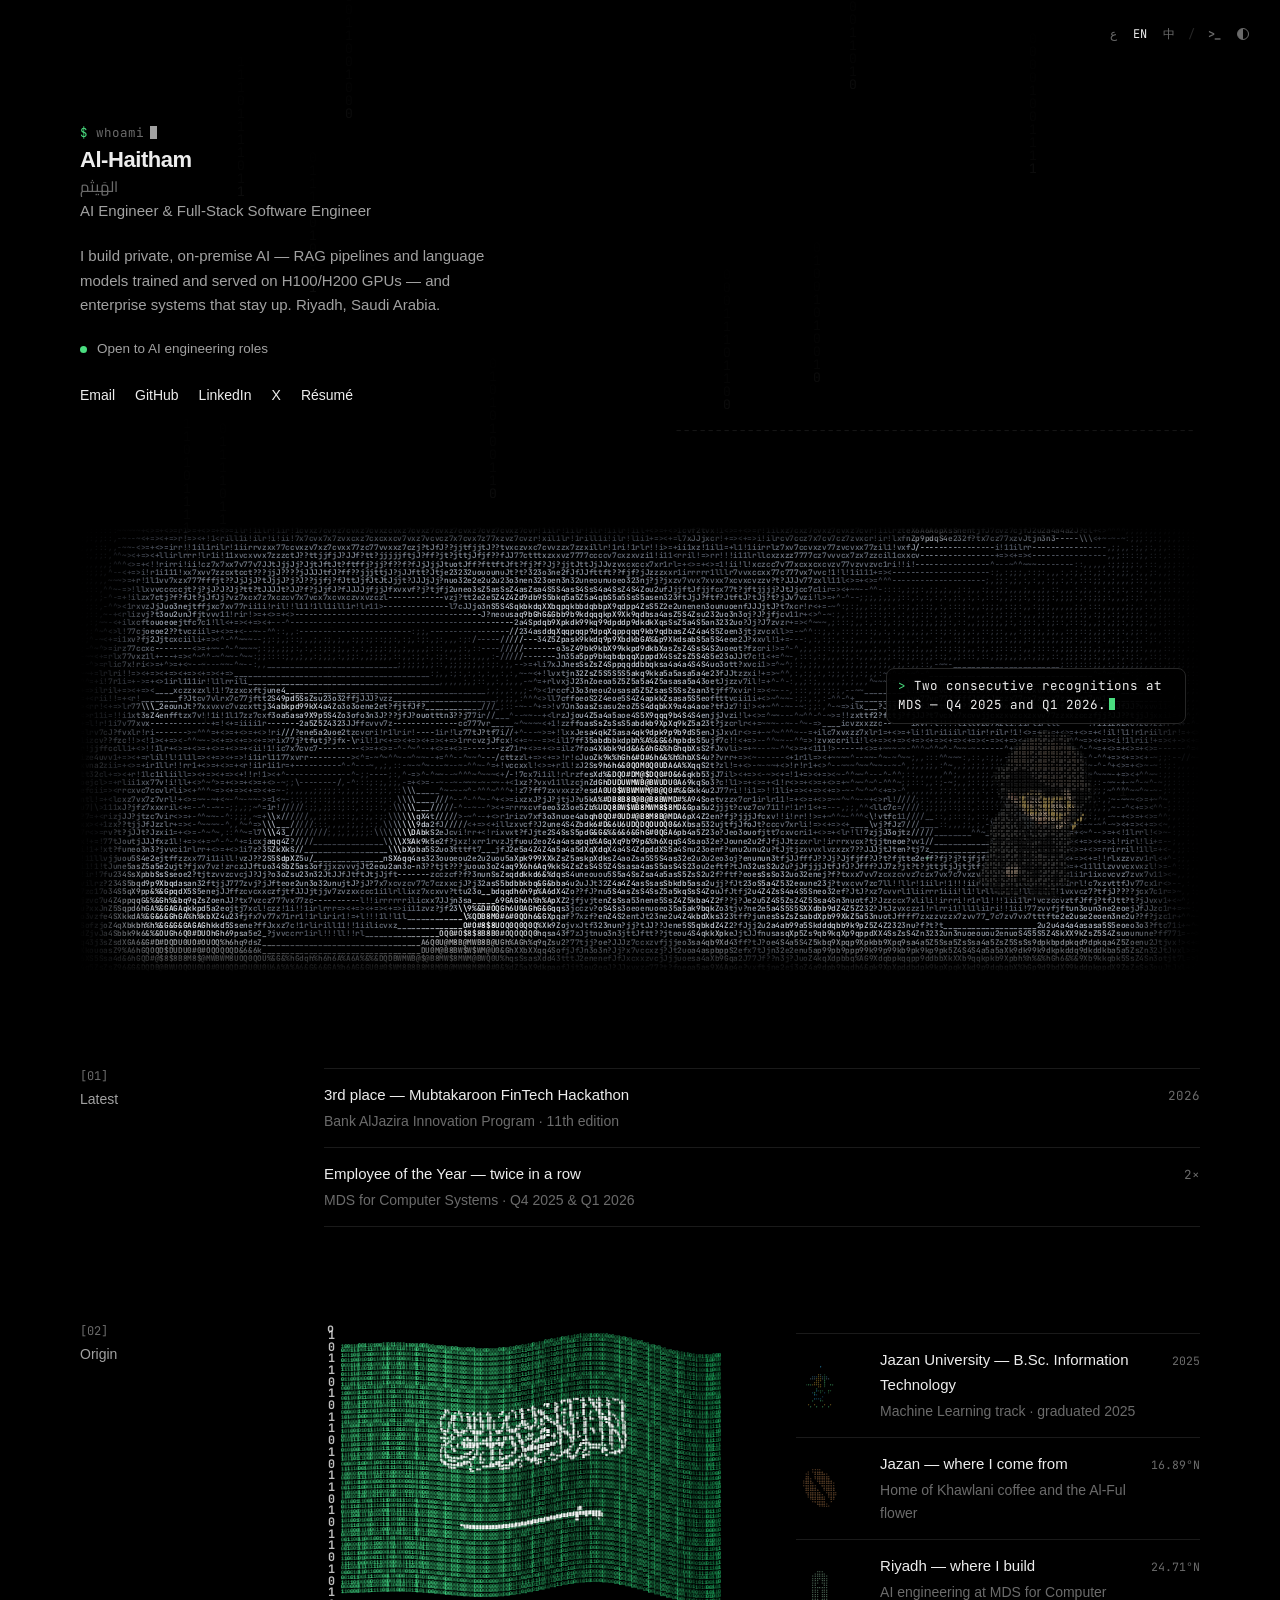
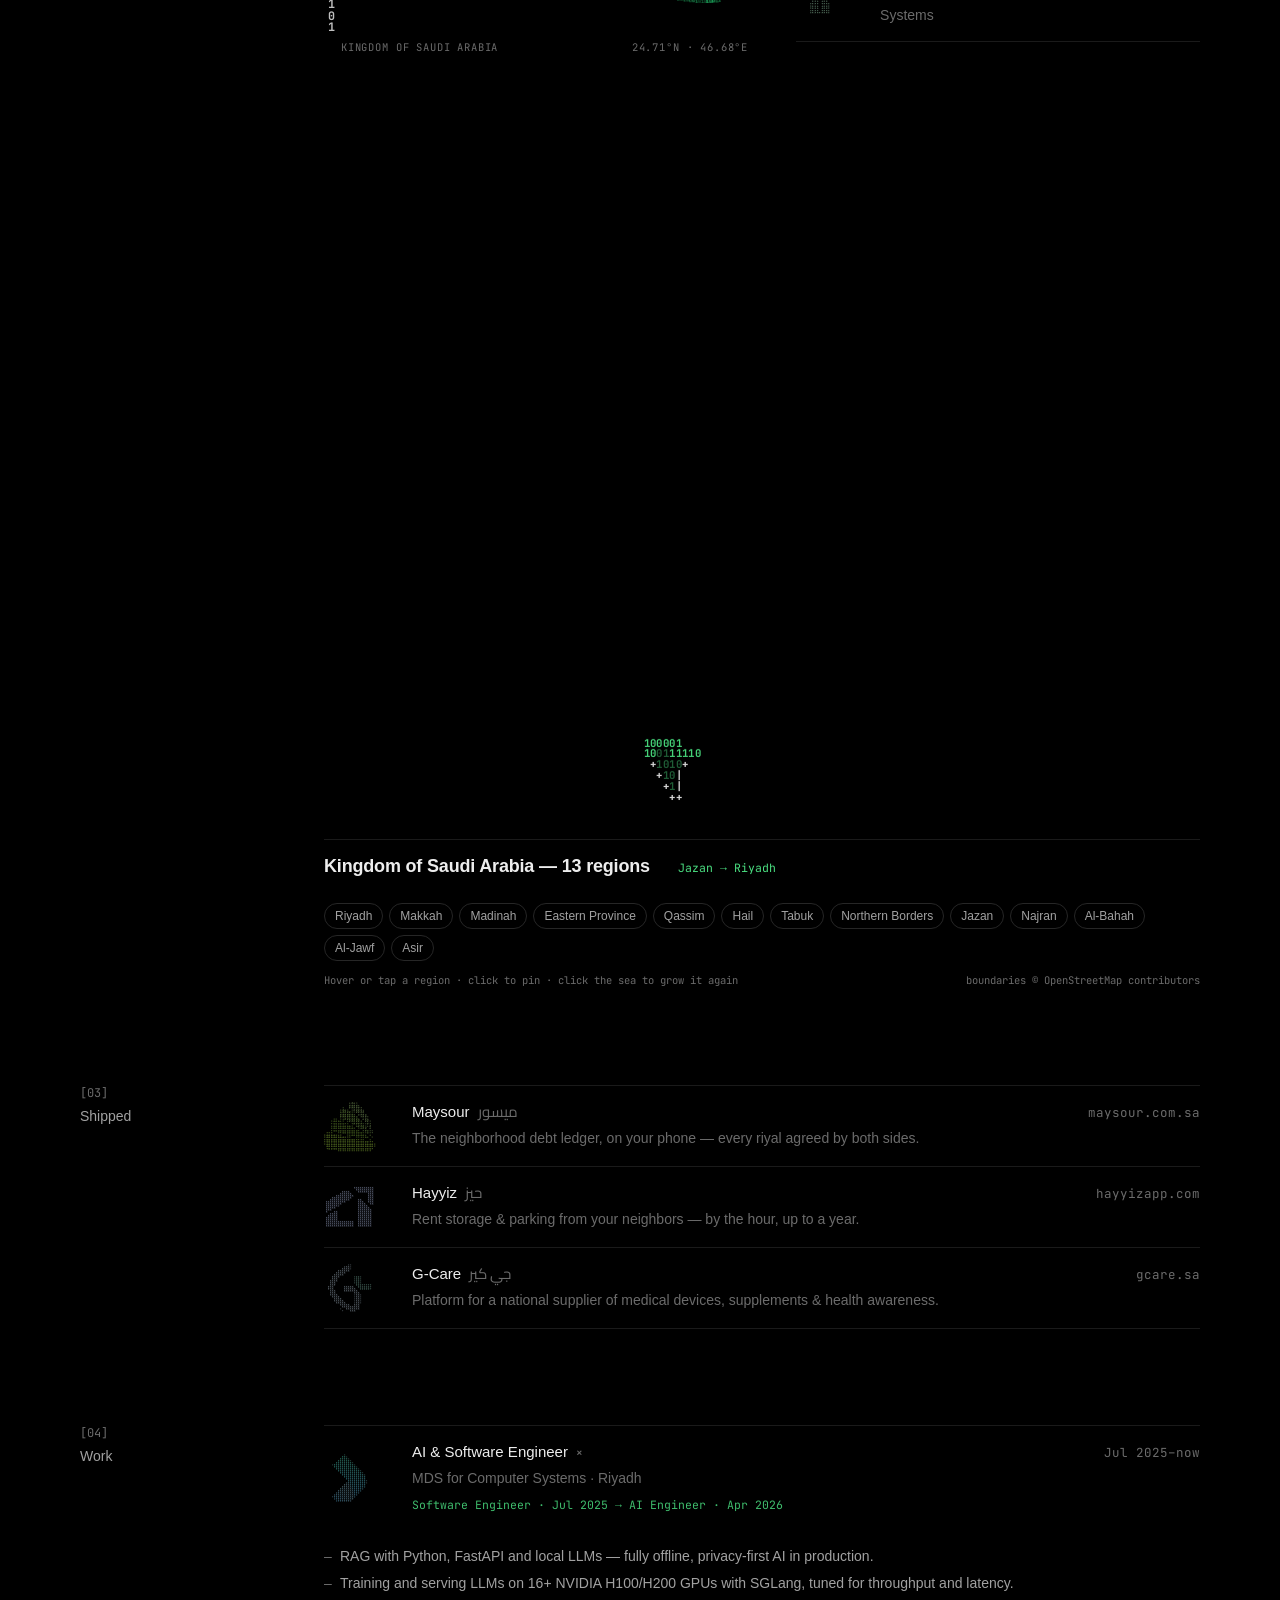
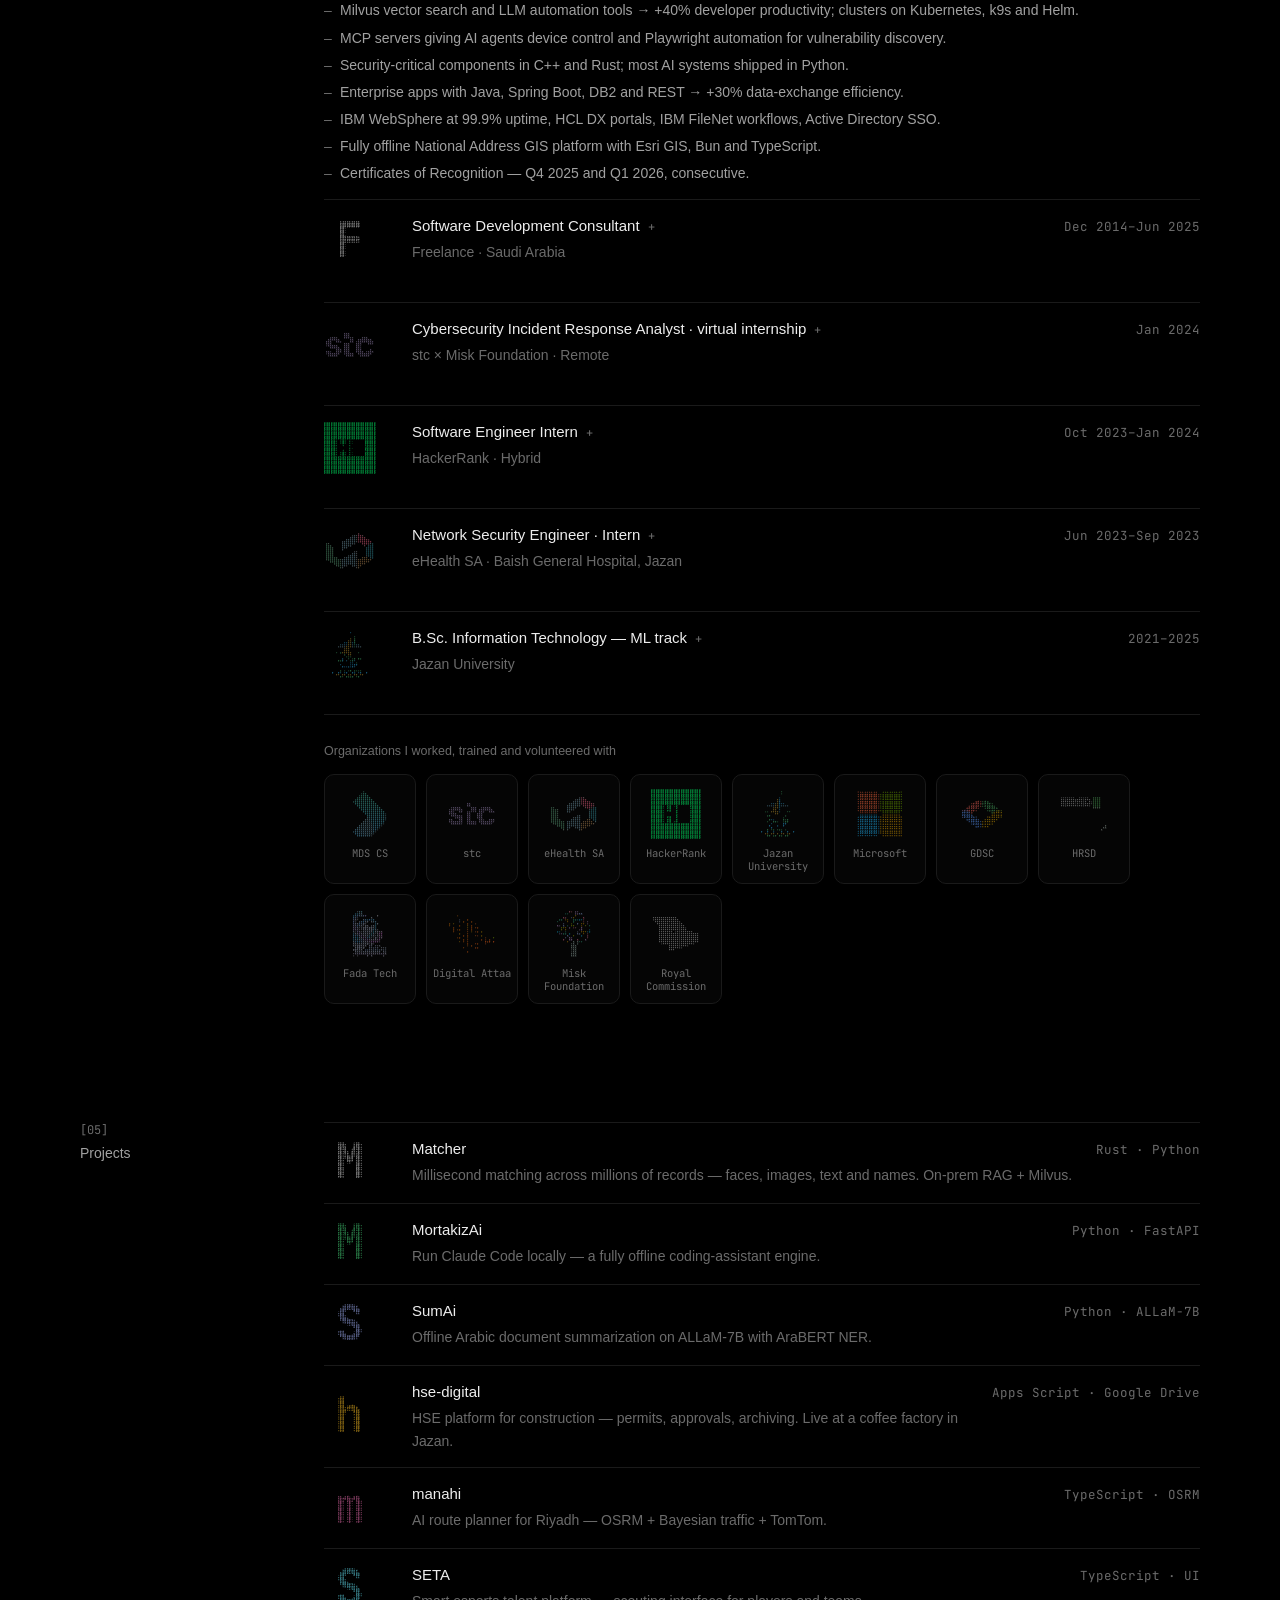
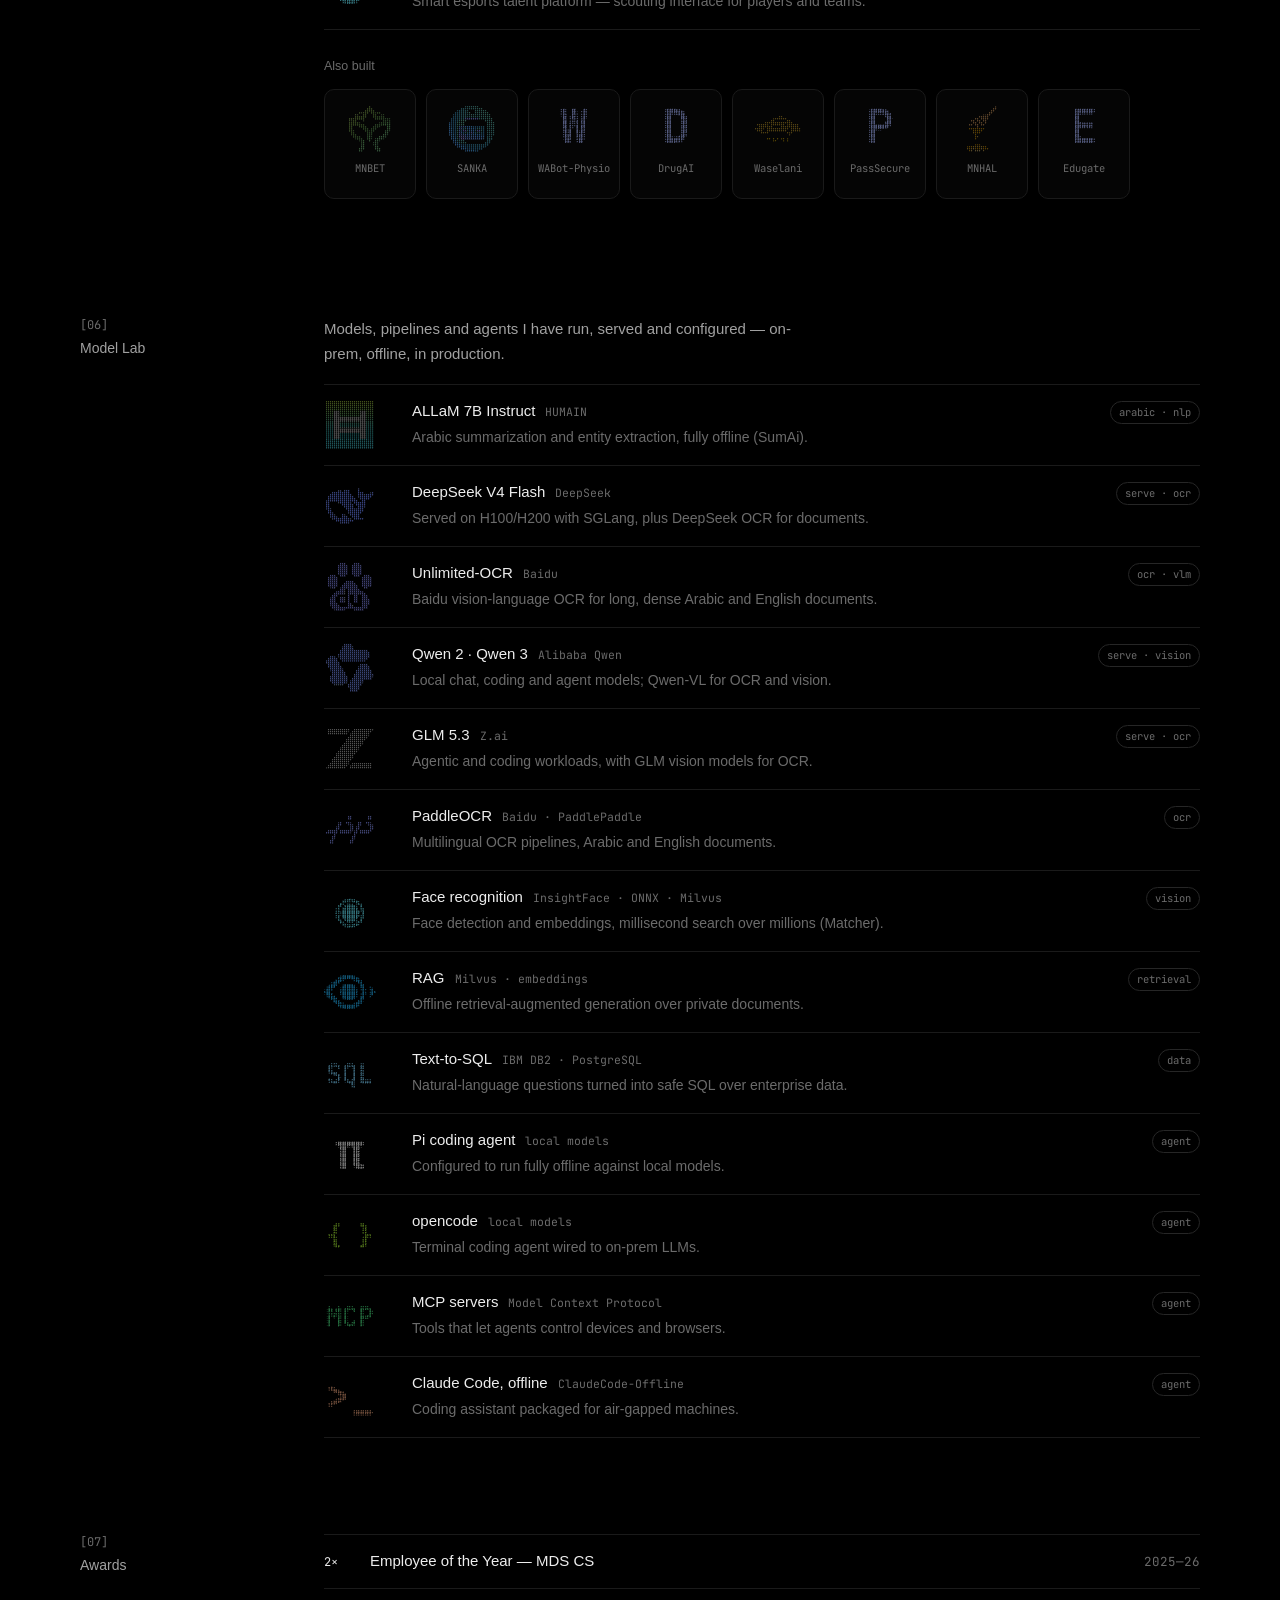
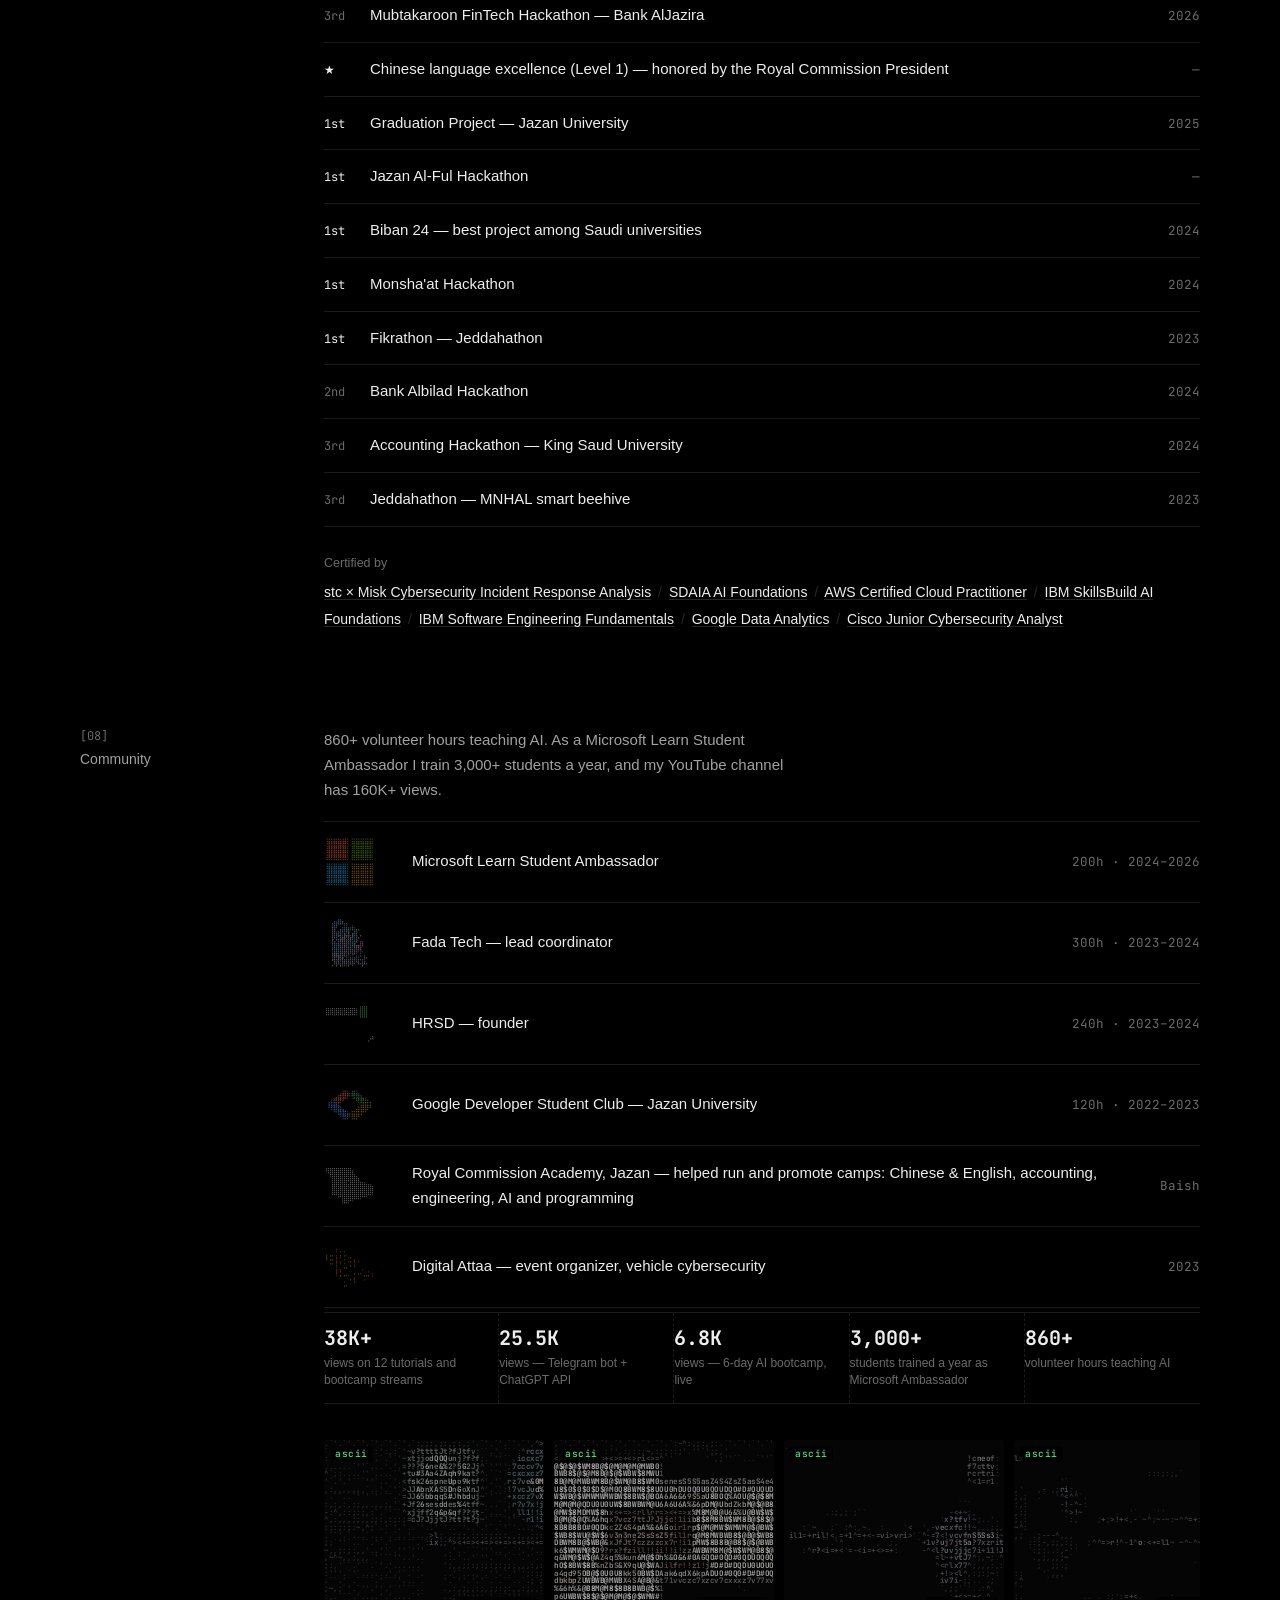
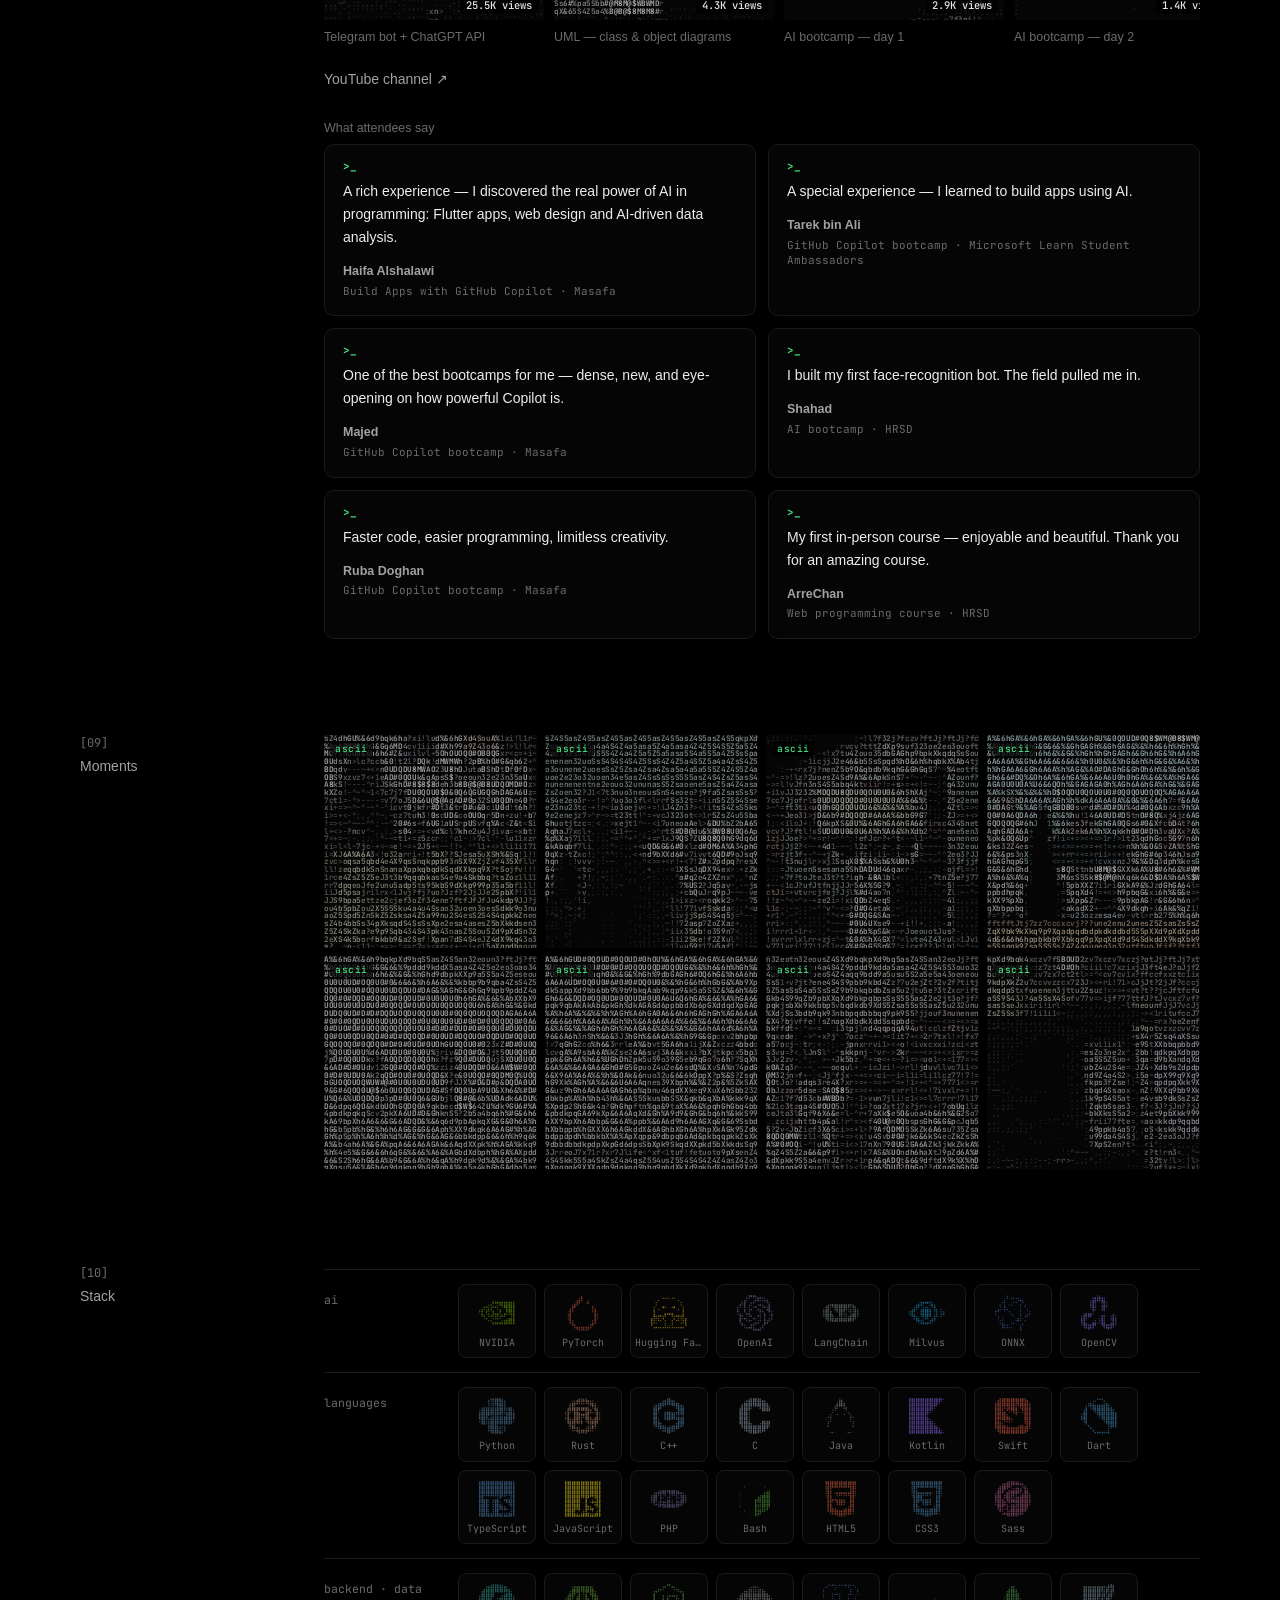
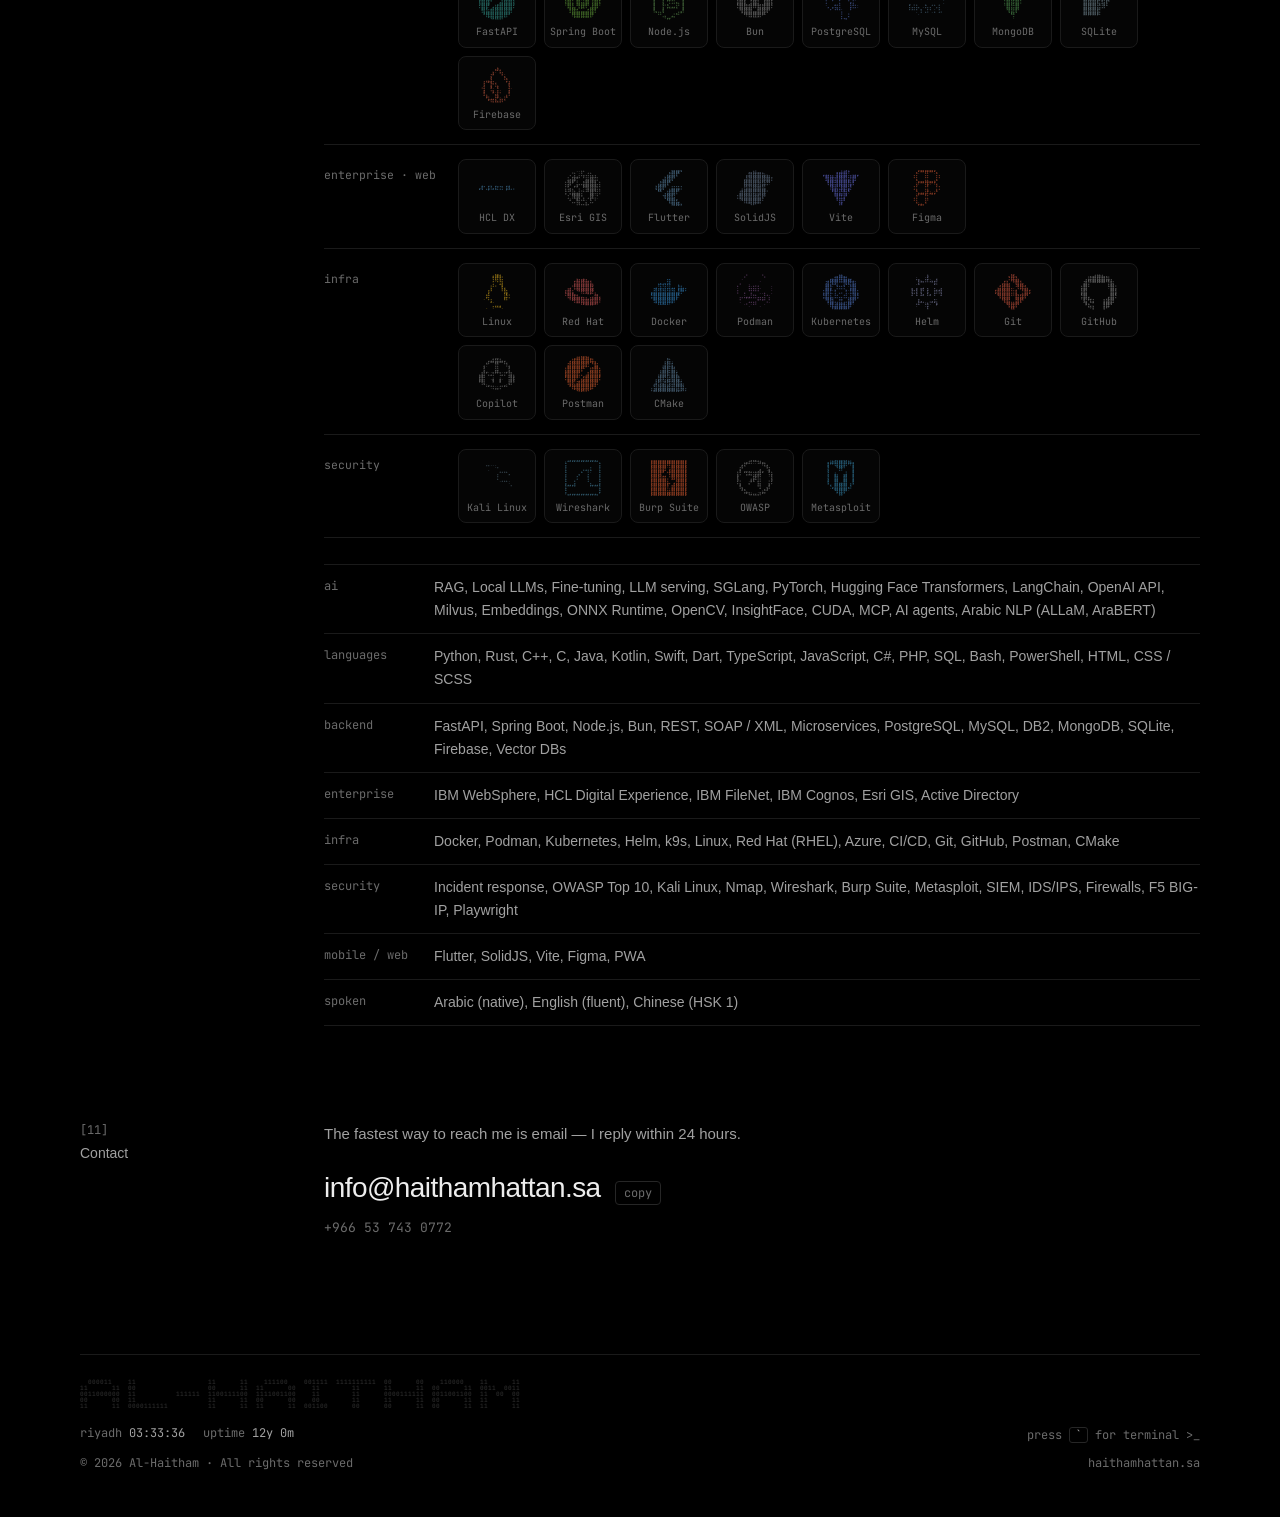
==== index.html @ 35787205 "Copy deterrents, all-rights-reserved notice and licence" ====
<!doctype html>
<html lang="en" dir="ltr" data-theme="dark">

<head>
    <meta charset="UTF-8" />
    <meta name="viewport" content="width=device-width, initial-scale=1, viewport-fit=cover" />
    <title>Al-Haitham — AI &amp; Software Engineer</title>
    <meta name="description" content="Al-Haitham (الهَيثم) — AI Engineer and full-stack software engineer in Riyadh. Private on-premise AI, RAG and LLMs on H100/H200 GPUs, and enterprise systems at 99.9% availability." />
    <meta name="robots" content="index, follow, noarchive, noimageindex" />
    <meta name="author" content="Al-Haitham" />
    <meta name="theme-color" content="#000000" />
    <link rel="canonical" href="https://haithamhattan.sa/" />
    <link rel="alternate" hreflang="ar" href="https://haithamhattan.sa/?lang=ar" />
    <link rel="alternate" hreflang="en" href="https://haithamhattan.sa/?lang=en" />
    <link rel="alternate" hreflang="zh" href="https://haithamhattan.sa/?lang=zh" />
    <link rel="alternate" hreflang="x-default" href="https://haithamhattan.sa/" />

    <meta property="og:type" content="profile" />
    <meta property="og:url" content="https://haithamhattan.sa/" />
    <meta property="og:title" content="Al-Haitham — AI &amp; Software Engineer" />
    <meta property="og:description" content="Private on-premise AI, RAG and LLMs, and enterprise systems that stay up. Riyadh, Saudi Arabia." />
    <meta property="og:image" content="https://haithamhattan.sa/img/og.png" />
    <meta name="twitter:card" content="summary_large_image" />
    <meta name="twitter:title" content="Al-Haitham — AI &amp; Software Engineer" />
    <meta name="twitter:image" content="https://haithamhattan.sa/img/og.png" />

    <link rel="icon" href="data:image/svg+xml,%3Csvg%20xmlns='http://www.w3.org/2000/svg'%20viewBox='0%200%20100%20100'%3E%3Crect%20width='100'%20height='100'%20rx='18'%20fill='%23000'/%3E%3Ctext%20x='50'%20y='67'%20font-size='50'%20text-anchor='middle'%20fill='%23fff'%20font-family='monospace'%20font-weight='700'%3EH%3C/text%3E%3C/svg%3E" />

    <script type="application/ld+json">
    {
      "@context": "https://schema.org",
      "@type": "Person",
      "name": "Al-Haitham",
      "alternateName": ["الهَيثم"],
      "url": "https://haithamhattan.sa/",
      "image": "https://haithamhattan.sa/img/og.png",
      "email": "mailto:info@haithamhattan.sa",
      "jobTitle": "AI Engineer & Software Engineer",
      "address": { "@type": "PostalAddress", "addressLocality": "Riyadh", "addressCountry": "SA" },
      "worksFor": { "@type": "Organization", "name": "MDS for Computer Systems (MDS CS)" },
      "alumniOf": { "@type": "CollegeOrUniversity", "name": "Jazan University" },
      "award": [
        "Employee of the Year — MDS CS (Q4 2025, Q1 2026)",
        "3rd Place — Mubtakaroon FinTech Hackathon, Bank AlJazira 2026",
        "1st Place — Graduation Project, Jazan University 2025"
      ],
      "sameAs": [
        "https://www.linkedin.com/in/haithamhattan/",
        "https://github.com/haitham8888",
        "https://x.com/HattanHaitham",
        "https://www.youtube.com/@Hai3",
        "https://maysour.com.sa/",
        "https://hayyizapp.com/",
        "https://gcare.sa/"
      ]
    }
    </script>

    <script>
        (function () {
            var d = document.documentElement;
            try {
                d.setAttribute('data-theme', localStorage.getItem('theme') === 'light' ? 'light' : 'dark');
                var l = new URLSearchParams(location.search).get('lang') || localStorage.getItem('langPref') || 'en';
                if (['ar', 'en', 'zh'].indexOf(l) < 0) l = 'en';
                d.setAttribute('lang', l);
                d.setAttribute('dir', l === 'ar' ? 'rtl' : 'ltr');
            } catch (e) {}
        })();
    </script>

    <link rel="stylesheet" href="fonts/fonts.css" />
    <link rel="stylesheet" href="css/site.css?v=127" />
</head>

<body>
    <a class="skip" href="#main" data-i="skip">Skip to content</a>

    <div class="controls" role="group" aria-label="Language and theme">
        <button data-lang="ar" lang="ar" aria-label="العربية">ع</button>
        <button data-lang="en" aria-label="English">EN</button>
        <button data-lang="zh" lang="zh" aria-label="中文">中</button>
        <span class="sep" aria-hidden="true">/</span>
        <button id="term-open" class="term-btn" aria-label="Open terminal" title="Terminal ( ` )">&gt;_</button>
        <button id="theme" aria-label="Light mode"><span class="ico" aria-hidden="true"></span></button>
    </div>

    <main id="main" class="page">

        <!-- intro -->
        <header class="intro">


            <div class="hero">
                <div class="hero-text">
                    <p class="prompt" dir="ltr"><span class="pr">$</span> whoami<span class="caret" aria-hidden="true"></span></p>
                    <h1 class="name" id="name">Al-Haitham</h1>
                    <p class="name-alt" data-i="name.alt">الهَيثم</p>
                    <p class="role" data-i="role">AI Engineer &amp; Full-Stack Software Engineer</p>
                    <p class="lead" data-i="intro"></p>
                    <p class="status"><i aria-hidden="true"></i><span data-i="status">Open to AI engineering roles</span></p>

                    <nav class="links" aria-label="Links">
                        <a href="mailto:info@haithamhattan.sa">Email</a>
                        <a href="https://github.com/haitham8888" target="_blank" rel="noopener">GitHub</a>
                        <a href="https://www.linkedin.com/in/haithamhattan/" target="_blank" rel="noopener">LinkedIn</a>
                        <a href="https://x.com/HattanHaitham" target="_blank" rel="noopener">X</a>
                        <a href="img/CV_HaithamHattan_ATS.pdf" download data-i="cv">Résumé</a>
                    </nav>
                </div>
                <div class="astro-zone" id="astro" role="img" aria-label="Sherlock in ASCII, walking around the page — click him for a fact about Al-Haitham"></div>
            </div>
        </header>

        <figure class="eyes-show" id="eyes" role="img" aria-label="Al-Haitham’s eyes and eyebrows, written with the names of his tech stack">
            <canvas aria-hidden="true"></canvas>
        </figure>

        <section class="block" aria-labelledby="l-latest">
            <h2 class="label" id="l-latest"><span class="n">01</span><span data-i="l.latest">Latest</span></h2>
            <ul class="rows">
                <li class="row" data-href="https://www.bankaljazira.com/" data-preview="img/journey/journey-09.jpg" data-focus="50% 50%">
                    <div class="row-main"><span class="t" data-i="hl1"></span><span class="d" data-i="hl1.sub"></span></div>
                    <span class="m">2026</span>
                </li>
                <li class="row" data-href="https://mdscs.sa/">
                    <div class="row-main"><span class="t" data-i="hl2"></span><span class="d" data-i="hl2.sub"></span></div>
                    <span class="m">2×</span>
                </li>
            </ul>
        </section>

        <section class="block origin" aria-labelledby="l-origin">
            <h2 class="label" id="l-origin"><span class="n">02</span><span data-i="l.origin">Origin</span></h2>
            <div class="origin-grid">
                <figure class="flag-ascii" id="flag" role="img" aria-label="Flag of Saudi Arabia, drawn in ASCII">
                    <canvas aria-hidden="true"></canvas>
                    <figcaption dir="ltr"><span>KINGDOM OF SAUDI ARABIA</span><span>24.71°N · 46.68°E</span></figcaption>
                </figure>
                <ul class="rows origin-rows">
                    <li class="row" data-href="https://www.jazanu.edu.sa/"><span class="glyph" id="g-uni"></span><div class="row-main"><span class="t" data-i="o.uni"></span><span class="d" data-i="o.uni.d"></span></div><span class="m">2025</span></li>
                    <li class="row"><span class="glyph" id="g-jz"></span><div class="row-main"><span class="t" data-i="o.jz"></span><span class="d" data-i="o.jz.d"></span></div><span class="m">16.89°N</span></li>
                    <li class="row" data-href="https://mdscs.sa/"><span class="glyph" id="g-ry"></span><div class="row-main"><span class="t" data-i="o.ry"></span><span class="d" data-i="o.ry.d"></span></div><span class="m">24.71°N</span></li>
                </ul>
            </div>
            <figure class="ksa" id="ksa"></figure>
        </section>

        <section class="block" aria-labelledby="l-shipped">
            <h2 class="label" id="l-shipped"><span class="n">03</span><span data-i="l.shipped">Shipped</span></h2>
            <ul class="rows" id="shipped"></ul>
        </section>

        <section class="block" aria-labelledby="l-work">
            <h2 class="label" id="l-work"><span class="n">04</span><span data-i="l.work">Work</span></h2>
            <ul class="rows" id="work"></ul>
            <h3 class="sublabel" data-i="l.orgs">Organizations</h3>
            <div class="tiles" id="orgs"></div>
        </section>

        <section class="block" aria-labelledby="l-projects">
            <h2 class="label" id="l-projects"><span class="n">05</span><span data-i="l.projects">Projects</span></h2>
            <ul class="rows" id="projects"></ul>
            <h3 class="sublabel" data-i="l.more">Also built</h3>
            <div class="tiles" id="more"></div>
        </section>

        <section class="block" aria-labelledby="l-lab">
            <h2 class="label" id="l-lab"><span class="n">06</span><span data-i="l.lab">Model Lab</span></h2>
            <p class="prose" data-i="lab.sub"></p>
            <ul class="rows lab" id="lab"></ul>
        </section>

        <section class="block" aria-labelledby="l-awards">
            <h2 class="label" id="l-awards"><span class="n">07</span><span data-i="l.awards">Awards</span></h2>
            <ul class="rows" id="awards"></ul>
            <h3 class="sublabel" data-i="certs">Certified by</h3>
            <p class="inline-list" id="certs"></p>
        </section>

        <section class="block" aria-labelledby="l-community">
            <h2 class="label" id="l-community"><span class="n">08</span><span data-i="l.community">Community</span></h2>
            <p class="prose" data-i="community"></p>
            <ul class="rows" id="vol"></ul>
            <dl class="voice-stats" id="voice-stats"></dl>
            <div class="videos" id="videos"></div>
            <a class="more-link" href="https://www.youtube.com/@Hai3" target="_blank" rel="noopener"><span data-i="yt">YouTube channel</span> ↗</a>
            <h3 class="sublabel" data-i="l.voices">What attendees say</h3>
            <div class="quotes" id="quotes"></div>
        </section>

        <section class="block" aria-labelledby="l-moments">
            <h2 class="label" id="l-moments"><span class="n">09</span><span data-i="l.moments">Moments</span></h2>
            <div class="moments" id="moments"></div>
        </section>

        <section class="block" aria-labelledby="l-stack">
            <h2 class="label" id="l-stack"><span class="n">10</span><span data-i="l.stack">Stack</span></h2>
            <div class="tile-groups" id="stack-tiles"></div>
            <dl class="stack" id="stack" dir="ltr"></dl>
        </section>

        <section class="block contact" aria-labelledby="l-contact">
            <h2 class="label" id="l-contact"><span class="n">11</span><span data-i="l.contact">Contact</span></h2>
            <p class="prose" data-i="contact"></p>
            <p class="mail-line"><a class="mail" href="mailto:info@haithamhattan.sa">info@haithamhattan.sa</a><button class="copy" id="copy" data-i="copy">copy</button></p>
            <p class="phone" dir="ltr"><a href="https://wa.me/966537430772" target="_blank" rel="noopener">+966 53 743 0772</a></p>
        </section>

        <footer class="foot">
            <pre class="sig" aria-hidden="true" id="sig"></pre>
            <p class="sys" dir="ltr"><span>riyadh <b id="clock">--:--:--</b></span><span>uptime <b id="uptime">—</b></span><button class="hint" id="term-hint"><span class="k-desk">press <kbd>`</kbd> for </span>terminal &gt;_</button></p>
            <p><span>© <span id="year">2026</span> Al-Haitham · <span data-i="rights">All rights reserved</span></span><span>haithamhattan.sa</span></p>
        </footer>
    </main>

    <div class="preview" id="preview" aria-hidden="true"><img alt="" /></div>
    <div class="term" id="term" hidden>
        <div class="term-win" role="dialog" aria-modal="true" aria-label="Terminal" dir="ltr">
            <div class="term-bar"><span>haitham@riyadh: ~</span><span class="m">esc to close</span></div>
            <div class="term-out" id="term-out" aria-live="polite"></div>
            <label class="term-in"><span class="pr">haitham@riyadh:~$</span><input id="term-input" type="text" autocomplete="off" autocapitalize="off" spellcheck="false" aria-label="Command" /></label>
        </div>
    </div>
    <div class="lightbox" id="lightbox" hidden><figure><img alt="" /><figcaption></figcaption></figure></div>

    <script src="js/content.js?v=127"></script>
    <script src="js/eyes-data.js?v=127"></script>
    <script src="js/ascii.js?v=127"></script>
    <script src="js/fx.js?v=127"></script>
    <script src="js/space-icons.js?v=127"></script>
    <script src="js/glyph.js?v=127"></script>
    <script src="js/sherlock.js?v=127"></script>
    <script src="js/flag.js?v=127"></script>
    <script src="js/ksa-data.js?v=127"></script>
    <script src="js/map.js?v=127"></script>
    <script src="js/app.js?v=127"></script>
    <script src="js/hold.js?v=127"></script>
    <script src="js/term.js?v=127"></script>
    <script src="js/guard.js?v=127"></script>
</body>

</html>
---- fonts/fonts.css ----
/* Auto-generated @font-face for self-hosted fonts (JetBrains Mono + Cairo) */
/* https://github.com/JetBrains/JetBrainsMono — OFL  |  Cairo — OFL  */
@font-face {
  font-family: 'JetBrains Mono';
  font-style: normal;
  font-weight: 400;
  font-display: swap;
  src: url('JetBrainsMono-400-Normal-1.woff2') format('woff2');
  unicode-range: U+0460-052F, U+1C80-1C8A, U+20B4, U+2DE0-2DFF, U+A640-A69F, U+FE2E-FE2F;
}
@font-face {
  font-family: 'JetBrains Mono';
  font-style: normal;
  font-weight: 400;
  font-display: swap;
  src: url('JetBrainsMono-400-Normal-2.woff2') format('woff2');
  unicode-range: U+0301, U+0400-045F, U+0490-0491, U+04B0-04B1, U+2116;
}
@font-face {
  font-family: 'JetBrains Mono';
  font-style: normal;
  font-weight: 400;
  font-display: swap;
  src: url('JetBrainsMono-400-Normal-3.woff2') format('woff2');
  unicode-range: U+0370-0377, U+037A-037F, U+0384-038A, U+038C, U+038E-03A1, U+03A3-03FF;
}
@font-face {
  font-family: 'JetBrains Mono';
  font-style: normal;
  font-weight: 400;
  font-display: swap;
  src: url('JetBrainsMono-400-Normal-4.woff2') format('woff2');
  unicode-range: U+0102-0103, U+0110-0111, U+0128-0129, U+0168-0169, U+01A0-01A1, U+01AF-01B0, U+0300-0301, U+0303-0304, U+0308-0309, U+0323, U+0329, U+1EA0-1EF9, U+20AB;
}
@font-face {
  font-family: 'JetBrains Mono';
  font-style: normal;
  font-weight: 400;
  font-display: swap;
  src: url('JetBrainsMono-400-Normal-5.woff2') format('woff2');
  unicode-range: U+0100-02BA, U+02BD-02C5, U+02C7-02CC, U+02CE-02D7, U+02DD-02FF, U+0304, U+0308, U+0329, U+1D00-1DBF, U+1E00-1E9F, U+1EF2-1EFF, U+2020, U+20A0-20AB, U+20AD-20C0, U+2113, U+2C60-2C7F, U+A720-A7FF;
}
@font-face {
  font-family: 'JetBrains Mono';
  font-style: normal;
  font-weight: 400;
  font-display: swap;
  src: url('JetBrainsMono-400-Normal-6.woff2') format('woff2');
  unicode-range: U+0000-00FF, U+0131, U+0152-0153, U+02BB-02BC, U+02C6, U+02DA, U+02DC, U+0304, U+0308, U+0329, U+2000-206F, U+20AC, U+2122, U+2191, U+2193, U+2212, U+2215, U+FEFF, U+FFFD;
}
@font-face {
  font-family: 'JetBrains Mono';
  font-style: normal;
  font-weight: 500;
  font-display: swap;
  src: url('JetBrainsMono-500-Normal-7.woff2') format('woff2');
  unicode-range: U+0460-052F, U+1C80-1C8A, U+20B4, U+2DE0-2DFF, U+A640-A69F, U+FE2E-FE2F;
}
@font-face {
  font-family: 'JetBrains Mono';
  font-style: normal;
  font-weight: 500;
  font-display: swap;
  src: url('JetBrainsMono-500-Normal-8.woff2') format('woff2');
  unicode-range: U+0301, U+0400-045F, U+0490-0491, U+04B0-04B1, U+2116;
}
@font-face {
  font-family: 'JetBrains Mono';
  font-style: normal;
  font-weight: 500;
  font-display: swap;
  src: url('JetBrainsMono-500-Normal-9.woff2') format('woff2');
  unicode-range: U+0370-0377, U+037A-037F, U+0384-038A, U+038C, U+038E-03A1, U+03A3-03FF;
}
@font-face {
  font-family: 'JetBrains Mono';
  font-style: normal;
  font-weight: 500;
  font-display: swap;
  src: url('JetBrainsMono-500-Normal-10.woff2') format('woff2');
  unicode-range: U+0102-0103, U+0110-0111, U+0128-0129, U+0168-0169, U+01A0-01A1, U+01AF-01B0, U+0300-0301, U+0303-0304, U+0308-0309, U+0323, U+0329, U+1EA0-1EF9, U+20AB;
}
@font-face {
  font-family: 'JetBrains Mono';
  font-style: normal;
  font-weight: 500;
  font-display: swap;
  src: url('JetBrainsMono-500-Normal-11.woff2') format('woff2');
  unicode-range: U+0100-02BA, U+02BD-02C5, U+02C7-02CC, U+02CE-02D7, U+02DD-02FF, U+0304, U+0308, U+0329, U+1D00-1DBF, U+1E00-1E9F, U+1EF2-1EFF, U+2020, U+20A0-20AB, U+20AD-20C0, U+2113, U+2C60-2C7F, U+A720-A7FF;
}
@font-face {
  font-family: 'JetBrains Mono';
  font-style: normal;
  font-weight: 500;
  font-display: swap;
  src: url('JetBrainsMono-500-Normal-12.woff2') format('woff2');
  unicode-range: U+0000-00FF, U+0131, U+0152-0153, U+02BB-02BC, U+02C6, U+02DA, U+02DC, U+0304, U+0308, U+0329, U+2000-206F, U+20AC, U+2122, U+2191, U+2193, U+2212, U+2215, U+FEFF, U+FFFD;
}
@font-face {
  font-family: 'JetBrains Mono';
  font-style: normal;
  font-weight: 700;
  font-display: swap;
  src: url('JetBrainsMono-700-Normal-13.woff2') format('woff2');
  unicode-range: U+0460-052F, U+1C80-1C8A, U+20B4, U+2DE0-2DFF, U+A640-A69F, U+FE2E-FE2F;
}
@font-face {
  font-family: 'JetBrains Mono';
  font-style: normal;
  font-weight: 700;
  font-display: swap;
  src: url('JetBrainsMono-700-Normal-14.woff2') format('woff2');
  unicode-range: U+0301, U+0400-045F, U+0490-0491, U+04B0-04B1, U+2116;
}
@font-face {
  font-family: 'JetBrains Mono';
  font-style: normal;
  font-weight: 700;
  font-display: swap;
  src: url('JetBrainsMono-700-Normal-15.woff2') format('woff2');
  unicode-range: U+0370-0377, U+037A-037F, U+0384-038A, U+038C, U+038E-03A1, U+03A3-03FF;
}
@font-face {
  font-family: 'JetBrains Mono';
  font-style: normal;
  font-weight: 700;
  font-display: swap;
  src: url('JetBrainsMono-700-Normal-16.woff2') format('woff2');
  unicode-range: U+0102-0103, U+0110-0111, U+0128-0129, U+0168-0169, U+01A0-01A1, U+01AF-01B0, U+0300-0301, U+0303-0304, U+0308-0309, U+0323, U+0329, U+1EA0-1EF9, U+20AB;
}
@font-face {
  font-family: 'JetBrains Mono';
  font-style: normal;
  font-weight: 700;
  font-display: swap;
  src: url('JetBrainsMono-700-Normal-17.woff2') format('woff2');
  unicode-range: U+0100-02BA, U+02BD-02C5, U+02C7-02CC, U+02CE-02D7, U+02DD-02FF, U+0304, U+0308, U+0329, U+1D00-1DBF, U+1E00-1E9F, U+1EF2-1EFF, U+2020, U+20A0-20AB, U+20AD-20C0, U+2113, U+2C60-2C7F, U+A720-A7FF;
}
@font-face {
  font-family: 'JetBrains Mono';
  font-style: normal;
  font-weight: 700;
  font-display: swap;
  src: url('JetBrainsMono-700-Normal-18.woff2') format('woff2');
  unicode-range: U+0000-00FF, U+0131, U+0152-0153, U+02BB-02BC, U+02C6, U+02DA, U+02DC, U+0304, U+0308, U+0329, U+2000-206F, U+20AC, U+2122, U+2191, U+2193, U+2212, U+2215, U+FEFF, U+FFFD;
}
@font-face {
  font-family: 'Cairo';
  font-style: normal;
  font-weight: 400;
  font-display: swap;
  src: url('Cairo-400-Normal-1.woff2') format('woff2');
  unicode-range: U+0600-06FF, U+0750-077F, U+0870-088E, U+0890-0891, U+0897-08E1, U+08E3-08FF, U+200C-200E, U+2010-2011, U+204F, U+2E41, U+FB50-FDFF, U+FE70-FE74, U+FE76-FEFC, U+102E0-102FB, U+10E60-10E7E, U+10EC2-10EC4, U+10EFC-10EFF, U+1EE00-1EE03, U+1EE05-1EE1F, U+1EE21-1EE22, U+1EE24, U+1EE27, U+1EE29-1EE32, U+1EE34-1EE37, U+1EE39, U+1EE3B, U+1EE42, U+1EE47, U+1EE49, U+1EE4B, U+1EE4D-1EE4F, U+1EE51-1EE52, U+1EE54, U+1EE57, U+1EE59, U+1EE5B, U+1EE5D, U+1EE5F, U+1EE61-1EE62, U+1EE64, U+1EE67-1EE6A, U+1EE6C-1EE72, U+1EE74-1EE77, U+1EE79-1EE7C, U+1EE7E, U+1EE80-1EE89, U+1EE8B-1EE9B, U+1EEA1-1EEA3, U+1EEA5-1EEA9, U+1EEAB-1EEBB, U+1EEF0-1EEF1;
}
@font-face {
  font-family: 'Cairo';
  font-style: normal;
  font-weight: 400;
  font-display: swap;
  src: url('Cairo-400-Normal-2.woff2') format('woff2');
  unicode-range: U+0100-02BA, U+02BD-02C5, U+02C7-02CC, U+02CE-02D7, U+02DD-02FF, U+0304, U+0308, U+0329, U+1D00-1DBF, U+1E00-1E9F, U+1EF2-1EFF, U+2020, U+20A0-20AB, U+20AD-20C0, U+2113, U+2C60-2C7F, U+A720-A7FF;
}
@font-face {
  font-family: 'Cairo';
  font-style: normal;
  font-weight: 400;
  font-display: swap;
  src: url('Cairo-400-Normal-3.woff2') format('woff2');
  unicode-range: U+0000-00FF, U+0131, U+0152-0153, U+02BB-02BC, U+02C6, U+02DA, U+02DC, U+0304, U+0308, U+0329, U+2000-206F, U+20AC, U+2122, U+2191, U+2193, U+2212, U+2215, U+FEFF, U+FFFD;
}
@font-face {
  font-family: 'Cairo';
  font-style: normal;
  font-weight: 500;
  font-display: swap;
  src: url('Cairo-500-Normal-4.woff2') format('woff2');
  unicode-range: U+0600-06FF, U+0750-077F, U+0870-088E, U+0890-0891, U+0897-08E1, U+08E3-08FF, U+200C-200E, U+2010-2011, U+204F, U+2E41, U+FB50-FDFF, U+FE70-FE74, U+FE76-FEFC, U+102E0-102FB, U+10E60-10E7E, U+10EC2-10EC4, U+10EFC-10EFF, U+1EE00-1EE03, U+1EE05-1EE1F, U+1EE21-1EE22, U+1EE24, U+1EE27, U+1EE29-1EE32, U+1EE34-1EE37, U+1EE39, U+1EE3B, U+1EE42, U+1EE47, U+1EE49, U+1EE4B, U+1EE4D-1EE4F, U+1EE51-1EE52, U+1EE54, U+1EE57, U+1EE59, U+1EE5B, U+1EE5D, U+1EE5F, U+1EE61-1EE62, U+1EE64, U+1EE67-1EE6A, U+1EE6C-1EE72, U+1EE74-1EE77, U+1EE79-1EE7C, U+1EE7E, U+1EE80-1EE89, U+1EE8B-1EE9B, U+1EEA1-1EEA3, U+1EEA5-1EEA9, U+1EEAB-1EEBB, U+1EEF0-1EEF1;
}
@font-face {
  font-family: 'Cairo';
  font-style: normal;
  font-weight: 500;
  font-display: swap;
  src: url('Cairo-500-Normal-5.woff2') format('woff2');
  unicode-range: U+0100-02BA, U+02BD-02C5, U+02C7-02CC, U+02CE-02D7, U+02DD-02FF, U+0304, U+0308, U+0329, U+1D00-1DBF, U+1E00-1E9F, U+1EF2-1EFF, U+2020, U+20A0-20AB, U+20AD-20C0, U+2113, U+2C60-2C7F, U+A720-A7FF;
}
@font-face {
  font-family: 'Cairo';
  font-style: normal;
  font-weight: 500;
  font-display: swap;
  src: url('Cairo-500-Normal-6.woff2') format('woff2');
  unicode-range: U+0000-00FF, U+0131, U+0152-0153, U+02BB-02BC, U+02C6, U+02DA, U+02DC, U+0304, U+0308, U+0329, U+2000-206F, U+20AC, U+2122, U+2191, U+2193, U+2212, U+2215, U+FEFF, U+FFFD;
}
@font-face {
  font-family: 'Cairo';
  font-style: normal;
  font-weight: 600;
  font-display: swap;
  src: url('Cairo-600-Normal-7.woff2') format('woff2');
  unicode-range: U+0600-06FF, U+0750-077F, U+0870-088E, U+0890-0891, U+0897-08E1, U+08E3-08FF, U+200C-200E, U+2010-2011, U+204F, U+2E41, U+FB50-FDFF, U+FE70-FE74, U+FE76-FEFC, U+102E0-102FB, U+10E60-10E7E, U+10EC2-10EC4, U+10EFC-10EFF, U+1EE00-1EE03, U+1EE05-1EE1F, U+1EE21-1EE22, U+1EE24, U+1EE27, U+1EE29-1EE32, U+1EE34-1EE37, U+1EE39, U+1EE3B, U+1EE42, U+1EE47, U+1EE49, U+1EE4B, U+1EE4D-1EE4F, U+1EE51-1EE52, U+1EE54, U+1EE57, U+1EE59, U+1EE5B, U+1EE5D, U+1EE5F, U+1EE61-1EE62, U+1EE64, U+1EE67-1EE6A, U+1EE6C-1EE72, U+1EE74-1EE77, U+1EE79-1EE7C, U+1EE7E, U+1EE80-1EE89, U+1EE8B-1EE9B, U+1EEA1-1EEA3, U+1EEA5-1EEA9, U+1EEAB-1EEBB, U+1EEF0-1EEF1;
}
@font-face {
  font-family: 'Cairo';
  font-style: normal;
  font-weight: 600;
  font-display: swap;
  src: url('Cairo-600-Normal-8.woff2') format('woff2');
  unicode-range: U+0100-02BA, U+02BD-02C5, U+02C7-02CC, U+02CE-02D7, U+02DD-02FF, U+0304, U+0308, U+0329, U+1D00-1DBF, U+1E00-1E9F, U+1EF2-1EFF, U+2020, U+20A0-20AB, U+20AD-20C0, U+2113, U+2C60-2C7F, U+A720-A7FF;
}
@font-face {
  font-family: 'Cairo';
  font-style: normal;
  font-weight: 600;
  font-display: swap;
  src: url('Cairo-600-Normal-9.woff2') format('woff2');
  unicode-range: U+0000-00FF, U+0131, U+0152-0153, U+02BB-02BC, U+02C6, U+02DA, U+02DC, U+0304, U+0308, U+0329, U+2000-206F, U+20AC, U+2122, U+2191, U+2193, U+2212, U+2215, U+FEFF, U+FFFD;
}
@font-face {
  font-family: 'Cairo';
  font-style: normal;
  font-weight: 700;
  font-display: swap;
  src: url('Cairo-700-Normal-10.woff2') format('woff2');
  unicode-range: U+0600-06FF, U+0750-077F, U+0870-088E, U+0890-0891, U+0897-08E1, U+08E3-08FF, U+200C-200E, U+2010-2011, U+204F, U+2E41, U+FB50-FDFF, U+FE70-FE74, U+FE76-FEFC, U+102E0-102FB, U+10E60-10E7E, U+10EC2-10EC4, U+10EFC-10EFF, U+1EE00-1EE03, U+1EE05-1EE1F, U+1EE21-1EE22, U+1EE24, U+1EE27, U+1EE29-1EE32, U+1EE34-1EE37, U+1EE39, U+1EE3B, U+1EE42, U+1EE47, U+1EE49, U+1EE4B, U+1EE4D-1EE4F, U+1EE51-1EE52, U+1EE54, U+1EE57, U+1EE59, U+1EE5B, U+1EE5D, U+1EE5F, U+1EE61-1EE62, U+1EE64, U+1EE67-1EE6A, U+1EE6C-1EE72, U+1EE74-1EE77, U+1EE79-1EE7C, U+1EE7E, U+1EE80-1EE89, U+1EE8B-1EE9B, U+1EEA1-1EEA3, U+1EEA5-1EEA9, U+1EEAB-1EEBB, U+1EEF0-1EEF1;
}
@font-face {
  font-family: 'Cairo';
  font-style: normal;
  font-weight: 700;
  font-display: swap;
  src: url('Cairo-700-Normal-11.woff2') format('woff2');
  unicode-range: U+0100-02BA, U+02BD-02C5, U+02C7-02CC, U+02CE-02D7, U+02DD-02FF, U+0304, U+0308, U+0329, U+1D00-1DBF, U+1E00-1E9F, U+1EF2-1EFF, U+2020, U+20A0-20AB, U+20AD-20C0, U+2113, U+2C60-2C7F, U+A720-A7FF;
}
@font-face {
  font-family: 'Cairo';
  font-style: normal;
  font-weight: 700;
  font-display: swap;
  src: url('Cairo-700-Normal-12.woff2') format('woff2');
  unicode-range: U+0000-00FF, U+0131, U+0152-0153, U+02BB-02BC, U+02C6, U+02DA, U+02DC, U+0304, U+0308, U+0329, U+2000-206F, U+20AC, U+2122, U+2191, U+2193, U+2212, U+2215, U+FEFF, U+FFFD;
}
---- css/site.css ----
/* ==========================================================================
   haithamhattan.sa — one column, pure black, nothing that doesn't earn its place.
   ========================================================================== */

:root,
[data-theme="dark"] {
  --bg: #000;
  --fg: #ededed;
  --fg-2: #a1a1a1;
  --fg-3: #6b6b6b;
  --line: #1a1a1a;
  --line-2: #262626;
  --dot: #4ade80;
  --img: grayscale(1) contrast(1.05) brightness(0.9);
  color-scheme: dark;
}

[data-theme="light"] {
  --bg: #fff;
  --fg: #111;
  --fg-2: #555;
  --fg-3: #8a8a8a;
  --line: #ececec;
  --line-2: #dedede;
  --dot: #16a34a;
  --img: grayscale(1) contrast(1.02);
  color-scheme: light;
}

:root {
  --sans: "Inter", "Geist", -apple-system, BlinkMacSystemFont, "Segoe UI Variable Text", "Segoe UI", Roboto, "Helvetica Neue", Arial, "Cairo", "PingFang SC", "Microsoft YaHei", sans-serif;
  --mono: "JetBrains Mono", ui-monospace, "SF Mono", "Cascadia Mono", Consolas, monospace;
  --col: 620px;
  --ease: cubic-bezier(0.2, 0.7, 0.2, 1);
}

*, *::before, *::after { box-sizing: border-box; }
html { -webkit-text-size-adjust: 100%; scroll-behavior: smooth; }
body {
  margin: 0;
  background: var(--bg);
  color: var(--fg);
  font: 400 15px/1.65 var(--sans);
  -webkit-font-smoothing: antialiased;
  -moz-osx-font-smoothing: grayscale;
  text-rendering: optimizeLegibility;
  transition: background-color 0.3s var(--ease), color 0.3s var(--ease);
}
[lang="ar"] body { font-family: "Cairo", var(--sans); font-size: 16px; line-height: 1.8; }
h1, h2, h3, p, ul, dl, dd, figure, pre { margin: 0; padding: 0; }
ul { list-style: none; }
a { color: inherit; text-decoration: none; }
button { font: inherit; color: inherit; background: none; border: 0; padding: 0; cursor: pointer; }
img { display: block; max-width: 100%; }
::selection { background: var(--fg); color: var(--bg); }
:focus-visible { outline: 1px solid var(--fg); outline-offset: 4px; border-radius: 2px; }
.skip { position: absolute; top: -40px; inset-inline-start: 16px; z-index: 50; padding: 6px 10px; background: var(--fg); color: var(--bg); font-size: 13px; }
.skip:focus { top: 12px; }

/* ---------- corner controls (not a navbar) ---------- */
.controls {
  position: absolute;
  top: 22px;
  inset-inline-end: 24px;
  z-index: 10;
  display: flex;
  align-items: center;
  gap: 2px;
  font: 400 12px/1 var(--mono);
  color: var(--fg-3);
}
.controls button { padding: 6px 7px; border-radius: 4px; color: var(--fg-3); transition: color 0.2s; }
.controls button:hover, .controls button.on { color: var(--fg); }
.controls .sep { padding: 0 4px; color: var(--line-2); }
.controls .ico { display: block; width: 12px; height: 12px; border-radius: 50%; border: 1px solid currentColor; background: linear-gradient(90deg, currentColor 50%, transparent 50%); }

/* ---------- page ---------- */
.page { width: 100%; max-width: calc(var(--col) + 48px); margin: 0 auto; padding: clamp(84px, 14vh, 136px) 24px 48px; }

/* ---------- intro ---------- */
.eyes {
  position: relative;
  margin-bottom: 40px;
  cursor: crosshair;
  user-select: none;
  -webkit-user-select: none;
}
.eyes canvas { display: block; width: 100%; }

.name { font-size: 22px; font-weight: 600; letter-spacing: -0.02em; line-height: 1.3; direction: ltr; text-align: start; }
[dir="rtl"] .name { text-align: right; }
.name .g { color: var(--fg-3); font-family: var(--mono); font-weight: 400; }
.role { margin-top: 2px; color: var(--fg-2); }
.lead { margin-top: 20px; color: var(--fg-2); max-width: 56ch; }
.status { display: inline-flex; align-items: center; gap: 10px; margin-top: 20px; font-size: 13.5px; color: var(--fg-2); }
.status i { position: relative; width: 7px; height: 7px; border-radius: 50%; background: var(--dot); }
.status i::after { content: ""; position: absolute; inset: -4px; border-radius: 50%; border: 1px solid var(--dot); opacity: 0; animation: pulse 2.4s var(--ease) infinite; }
@keyframes pulse { 0% { transform: scale(0.6); opacity: 0.7; } 100% { transform: scale(1.6); opacity: 0; } }

.links { display: flex; flex-wrap: wrap; gap: 6px 20px; margin-top: 24px; font-size: 14px; }
.links a { color: var(--fg); padding-bottom: 1px; background: linear-gradient(currentColor, currentColor) 0 100% / 0 1px no-repeat; transition: background-size 0.3s var(--ease); }
.links a:hover { background-size: 100% 1px; }
[dir="rtl"] .links a { background-position: 100% 100%; }

/* ---------- blocks ---------- */
.block { margin-top: 76px; }
.label { display: flex; align-items: baseline; gap: 12px; margin-bottom: 14px; font: 500 13px/1 var(--sans); color: var(--fg-3); }
[lang="ar"] .label { font-family: "Cairo", var(--sans); font-size: 14px; }
.label .n { font: 400 11.5px/1 var(--mono); color: var(--line-2); }
[data-theme="light"] .label .n { color: var(--fg-3); opacity: 0.6; }
.sublabel { margin: 30px 0 10px; font: 500 12.5px/1 var(--sans); color: var(--fg-3); }
.prose { color: var(--fg-2); max-width: 58ch; margin-bottom: 18px; }

.rows { border-top: 1px solid var(--line); }
.row { position: relative; display: flex; align-items: baseline; justify-content: space-between; gap: 20px; padding: 14px 0; border-bottom: 1px solid var(--line); }
.row > a.cover { position: absolute; inset: 0; z-index: 1; }
.row-main { display: flex; flex-direction: column; gap: 2px; min-width: 0; }
.row .t { color: var(--fg); font-weight: 500; transition: color 0.2s; }
.row .t .ar { color: var(--fg-3); font-weight: 400; margin-inline-start: 8px; font-family: "Cairo", var(--sans); }
.row .t .arrow { display: inline-block; margin-inline-start: 6px; color: var(--fg-3); transform: translateX(-3px); opacity: 0; transition: transform 0.25s var(--ease), opacity 0.2s; }
[dir="rtl"] .row .t .arrow { transform: translateX(3px) scaleX(-1); }
.row .d { color: var(--fg-3); font-size: 14px; }
.row .m { flex: 0 0 auto; font: 400 12.5px/1.4 var(--mono); color: var(--fg-3); white-space: nowrap; direction: ltr; }
.row.link:hover .t .arrow { opacity: 1; transform: none; }
[dir="rtl"] .row.link:hover .t .arrow { transform: scaleX(-1); }
.rows:hover .row.link .t { color: var(--fg-2); }
.rows .row.link:hover .t { color: var(--fg); }
.row .rank { display: inline-block; min-width: 34px; margin-inline-end: 12px; font: 400 12px/1 var(--mono); color: var(--fg-3); direction: ltr; }
.row .rank.top { color: var(--fg); }

/* expandable work rows */
.row.x { flex-wrap: wrap; cursor: pointer; }
.row.x .more { flex-basis: 100%; display: grid; grid-template-rows: 0fr; transition: grid-template-rows 0.35s var(--ease); }
.row.x .more > div { overflow: hidden; }
.row.x.open .more { grid-template-rows: 1fr; }
.row.x .more ul { padding-top: 8px; }
.row.x .more li { position: relative; padding-inline-start: 16px; margin-top: 4px; font-size: 14px; color: var(--fg-2); }
.row.x .more li::before { content: "–"; position: absolute; inset-inline-start: 0; color: var(--fg-3); }
.row.x .plus { display: inline-block; margin-inline-start: 8px; font: 400 12px/1 var(--mono); color: var(--fg-3); transition: transform 0.3s var(--ease); }
.row.x.open .plus { transform: rotate(45deg); }

.inline-list { color: var(--fg-2); font-size: 14px; line-height: 1.9; }
.inline-list a, .inline-list .it { color: var(--fg); background: linear-gradient(var(--line-2), var(--line-2)) 0 100% / 100% 1px no-repeat; }
.inline-list a:hover { background-image: linear-gradient(var(--fg), var(--fg)); }
.inline-list .c { color: var(--line-2); margin: 0 3px; }
[data-theme="light"] .inline-list .c { color: var(--fg-3); }

.more-link { display: inline-block; margin-top: 14px; font-size: 14px; color: var(--fg-2); transition: color 0.2s; }
.more-link:hover { color: var(--fg); }

/* videos */
.videos { display: grid; grid-auto-flow: column; grid-auto-columns: 200px; gap: 10px; margin-top: 22px; overflow-x: auto; padding-bottom: 8px; scroll-snap-type: x mandatory; scrollbar-width: thin; scrollbar-color: var(--line-2) transparent; }
.vid { scroll-snap-align: start; display: block; }
.vid img { width: 100%; aspect-ratio: 16 / 9; object-fit: cover; border-radius: 4px; filter: var(--img); transition: filter 0.35s var(--ease); }
.vid:hover img { filter: none; }
.vid span { display: block; margin-top: 8px; font-size: 12.5px; color: var(--fg-3); line-height: 1.45; transition: color 0.2s; }
.vid:hover span { color: var(--fg); }

/* moments */
.moments { display: grid; grid-template-columns: repeat(3, 1fr); gap: 8px; }
.moments button { position: relative; aspect-ratio: 1 / 1; overflow: hidden; border-radius: 4px; background: #0a0a0a; cursor: zoom-in; }
.moments img { width: 100%; height: 100%; object-fit: cover; filter: var(--img); transition: filter 0.4s var(--ease), transform 0.6s var(--ease); }
.moments button:hover img, .moments button:focus-visible img { filter: none; transform: scale(1.03); }

/* stack */
.stack { display: grid; grid-template-columns: 110px 1fr; border-top: 1px solid var(--line); }
.stack dt, .stack dd { padding: 11px 0; border-bottom: 1px solid var(--line); }
.stack dt { font: 400 12px/1.7 var(--mono); color: var(--fg-3); }
.stack dd { font-size: 14px; color: var(--fg-2); }

/* contact */
.mail-line { display: flex; align-items: baseline; flex-wrap: wrap; gap: 6px 14px; }
.mail { font-size: clamp(20px, 4.4vw, 28px); font-weight: 500; letter-spacing: -0.02em; direction: ltr; background: linear-gradient(currentColor, currentColor) 0 100% / 0 1px no-repeat; transition: background-size 0.35s var(--ease); }
.mail:hover { background-size: 100% 1px; }
.copy { font: 400 12px/1 var(--mono); color: var(--fg-3); padding: 5px 8px; border: 1px solid var(--line-2); border-radius: 4px; transition: color 0.2s, border-color 0.2s; }
.copy:hover { color: var(--fg); border-color: var(--fg-3); }
.phone { margin-top: 10px; font: 400 13px/1 var(--mono); color: var(--fg-3); text-align: start; }
[dir="rtl"] .phone { text-align: right; }
.phone a:hover { color: var(--fg); }

/* footer */
.foot { margin-top: 96px; padding-top: 24px; border-top: 1px solid var(--line); }
.sig { font: 700 5px/1 var(--mono); color: var(--line-2); white-space: pre; direction: ltr; overflow: hidden; margin-bottom: 18px; user-select: none; }
.foot p { display: flex; justify-content: space-between; gap: 12px; font: 400 12px/1 var(--mono); color: var(--fg-3); }

/* hover preview (desktop) */
.preview { position: fixed; left: 0; top: 0; z-index: 40; width: 300px; aspect-ratio: 16 / 10; border-radius: 6px; overflow: hidden; pointer-events: none; opacity: 0; transition: opacity 0.2s var(--ease); box-shadow: 0 24px 60px rgba(0, 0, 0, 0.6), 0 0 0 1px color-mix(in srgb, var(--fg) 10%, transparent); background: #0a0a0a; }
.preview.on { opacity: 1; }
.preview img { width: 100%; height: 100%; object-fit: cover; object-position: top center; }

/* lightbox */
.lightbox { position: fixed; inset: 0; z-index: 60; display: grid; place-items: center; padding: 24px; background: rgba(0, 0, 0, 0.94); cursor: zoom-out; }
.lightbox[hidden] { display: none; }
.lightbox img { max-height: 82vh; width: auto; margin: 0 auto; border-radius: 4px; }
.lightbox figcaption { margin-top: 14px; text-align: center; font-size: 13.5px; color: #a1a1a1; }

/* reveal */
.rv { opacity: 0; transform: translateY(8px); transition: opacity 0.8s var(--ease), transform 0.8s var(--ease); }
.rv.in { opacity: 1; transform: none; }

/* ---------- responsive ---------- */
@media (max-width: 640px) {
  body { font-size: 14.5px; }
  .controls { top: 14px; inset-inline-end: 12px; }
  .page { padding-top: 72px; padding-inline: 20px; }
  .eyes { margin-bottom: 30px; }
  .block { margin-top: 60px; }
  .row { gap: 12px; }
  .row .m { font-size: 11.5px; }
  .moments { grid-template-columns: repeat(2, 1fr); }
  .moments button:nth-child(9) { display: none; }
  .stack { grid-template-columns: 1fr; }
  .stack dt { padding-bottom: 0; border-bottom: 0; }
  .stack dd { padding-top: 2px; }
  .foot p { flex-direction: column; gap: 8px; }
}

@media (hover: none) { .preview { display: none; } }

@media (prefers-reduced-motion: reduce) {
  *, *::before, *::after { animation: none !important; transition: none !important; scroll-behavior: auto !important; }
  .rv { opacity: 1; transform: none; }
}

@media print {
  .controls, .eyes, .videos, .moments, .preview { display: none !important; }
  body { background: #fff; color: #000; }
  .rv { opacity: 1; transform: none; }
}

/* ==========================================================================
   hacker layer — binary rain, prompt, terminal, live footer (quiet by design)
   ========================================================================== */
:root, [data-theme="dark"] { --term: #050505; --pr: #4ade80; }
[data-theme="light"] { --term: #0b0b0b; --pr: #15803d; }

.rain { position: fixed; inset: 0; z-index: 0; pointer-events: none; }
.page, .controls { position: relative; z-index: 1; }
.controls { position: absolute; }
.term-btn { font-weight: 600; letter-spacing: -0.04em; }

.prompt { margin-bottom: 6px; font: 400 12.5px/1 var(--mono); color: var(--fg-3); text-align: start; }
[dir="rtl"] .prompt { text-align: left; }
.prompt .pr, .pr { color: var(--pr); }
.caret { display: inline-block; width: 7px; height: 13px; margin-inline-start: 6px; vertical-align: -2px; background: var(--fg-2); animation: blink 1.1s steps(1) infinite; }
@keyframes blink { 50% { opacity: 0; } }
.name .g, .tx .g, .label .g { color: var(--pr); font-family: var(--mono); font-weight: 400; }

/* row hover: a quiet cursor mark */
.row::before { content: ">"; position: absolute; inset-inline-start: -18px; top: 15px; font: 400 12px/1.4 var(--mono); color: var(--pr); opacity: 0; transform: translateX(-4px); transition: opacity 0.2s, transform 0.25s var(--ease); }
[dir="rtl"] .row::before { content: "<"; transform: translateX(4px); }
.row:hover::before { opacity: 1; transform: none; }

/* live footer */
.foot .sys { margin-bottom: 14px; flex-wrap: wrap; gap: 6px 18px; justify-content: flex-start; }
.foot .sys b { color: var(--fg-2); font-weight: 400; }
.foot .hint { margin-inline-start: auto; font: 400 12px/1 var(--mono); color: var(--fg-3); transition: color 0.2s; }
.foot .hint:hover { color: var(--fg); }
kbd { display: inline-block; padding: 1px 5px; border: 1px solid var(--line-2); border-radius: 3px; font: inherit; color: var(--fg-2); }

/* terminal */
.term { position: fixed; inset: 0; z-index: 70; display: grid; place-items: end center; padding: 16px; background: rgba(0, 0, 0, 0.55); backdrop-filter: blur(3px); -webkit-backdrop-filter: blur(3px); }
.term[hidden] { display: none; }
.term-win { width: min(760px, 100%); height: min(440px, 70vh); display: flex; flex-direction: column; margin-bottom: 4vh; border: 1px solid #1f1f1f; border-radius: 8px; background: var(--term); color: #d4d4d4; box-shadow: 0 30px 80px rgba(0, 0, 0, 0.7); font: 400 13px/1.65 var(--mono); overflow: hidden; animation: termIn 0.22s var(--ease); }
@keyframes termIn { from { opacity: 0; transform: translateY(12px); } to { opacity: 1; transform: none; } }
.term-bar { display: flex; justify-content: space-between; padding: 9px 14px; border-bottom: 1px solid #161616; color: #6b6b6b; font-size: 11.5px; }
.term-out { flex: 1; overflow-y: auto; padding: 12px 14px 4px; white-space: pre-wrap; word-break: break-word; scrollbar-width: thin; scrollbar-color: #262626 transparent; }
.term-out .ln { min-height: 1.65em; }
.term-out .k { color: #4ade80; }
.term-out .h { color: #facc15; }
.term-out .m { color: #6b6b6b; }
.term-out .err { color: #f87171; }
.term-out .echo { color: #8a8a8a; margin-top: 6px; }
.term-out b { color: #fff; font-weight: 600; }
.term-out a { color: #e5e5e5; text-decoration: underline; text-decoration-color: #3a3a3a; text-underline-offset: 3px; }
.term-out a:hover { text-decoration-color: #e5e5e5; }
.term-in { display: flex; align-items: center; gap: 8px; padding: 10px 14px 12px; border-top: 1px solid #111; }
.term-in .pr { color: #4ade80; white-space: nowrap; }
.term-in input { flex: 1; min-width: 0; border: 0; outline: 0; background: none; color: #fff; font: inherit; caret-color: #4ade80; }

@media (max-width: 640px) {
  .row::before { display: none; }
  .term { padding: 8px; place-items: end stretch; }
  .term-win { height: 72vh; margin-bottom: 0; font-size: 12.5px; }
  .term-in .pr { display: none; }
  .foot .hint { margin-inline-start: 0; }
}
@media (prefers-reduced-motion: reduce) { .caret { animation: none; } }
@media print { .rain, .term, .prompt { display: none !important; } }

@media (hover: none) { .k-desk { display: none; } }

/* ==========================================================================
   v2 layout — uses the whole width: viewfinder banner, hero + space scene,
   editorial sections (label left, content right). Dark "screens" in both themes.
   ========================================================================== */
:root { --col: 1120px; --screen: #050505; --screen-line: #1c1c1c; }
.page { max-width: calc(var(--col) + 48px); }


/* hero: text + space */
.hero { display: grid; grid-template-columns: minmax(0, 1fr) minmax(0, 1fr); gap: clamp(32px, 5vw, 64px); align-items: center; }
.hero-text .lead { max-width: 52ch; }

/* editorial sections */
.block { display: grid; grid-template-columns: 180px minmax(0, 1fr); column-gap: clamp(32px, 5vw, 72px); margin-top: 96px; }
.block > * { grid-column: 2; }
.block > .label { grid-column: 1; grid-row: 1 / span 40; align-self: start; position: sticky; top: 28px; flex-direction: column; align-items: flex-start; gap: 10px; margin: 2px 0 0; font-size: 14px; color: var(--fg-2); }
.block > .label .n { font-size: 12px; color: var(--fg-3); }
.block > .label .n::before { content: "["; }
.block > .label .n::after { content: "]"; }
.moments { grid-template-columns: repeat(4, 1fr); }
.moments button:nth-child(9) { display: none; }
.videos { grid-auto-columns: 220px; }
.foot { margin-top: 120px; }
.sig { font-size: 6px; }

@media (max-width: 900px) {
  .hero { grid-template-columns: 1fr; }
    .block { grid-template-columns: 1fr; margin-top: 64px; }
  .block > *, .block > .label { grid-column: 1; }
  .block > .label { position: static; grid-row: auto; flex-direction: row; align-items: baseline; margin-bottom: 14px; }
  .moments { grid-template-columns: repeat(3, 1fr); }
  .moments button:nth-child(9) { display: block; }
}
@media (max-width: 640px) {
    .moments { grid-template-columns: repeat(2, 1fr); }
  .moments button:nth-child(9) { display: none; }
}

/* hero text and the detective stage */
.hero { align-items: start; }




/* ==========================================================================
   v3 — ASCII spread through the page, each piece in its own place
   ========================================================================== */
/* hero astronaut: free-floating, no card */
.astro-zone { position: relative; aspect-ratio: 16 / 10; max-height: 320px; width: 100%; touch-action: pan-y; }
.az-bg { position: absolute; inset: 0; pointer-events: none; }
.az-body { position: absolute; left: 0; top: 0; z-index: 2; cursor: grab; touch-action: none; user-select: none; will-change: transform; }
.az-body.grab { cursor: grabbing; }
.az-body canvas { display: block; pointer-events: none; }
.az-tag { position: absolute; left: 50%; bottom: 4px; transform: translateX(-50%); font: 400 10.5px/1 var(--mono); letter-spacing: 0.08em; color: var(--fg-3); white-space: nowrap; direction: ltr; }

/* origin: waving ASCII flag + where I come from */
.origin-grid { display: grid; grid-template-columns: minmax(0, 1.05fr) minmax(0, 1fr); gap: clamp(24px, 4vw, 48px); align-items: center; }
.flag-ascii { margin: 0; }
.flag-ascii canvas { display: block; width: 100%; cursor: pointer; }
.flag-ascii figcaption { display: flex; justify-content: space-between; margin-top: 8px; padding-left: 4%; font: 400 10.5px/1 var(--mono); letter-spacing: 0.08em; color: var(--fg-3); }
.origin-rows .m { font-size: 11.5px; }

/* glyph logos inside rows */
.row > .glyph { flex: 0 0 auto; align-self: center; margin-inline-end: 16px; line-height: 0; }
.row > .glyph + .row-main { flex: 1; }
.glyph-cv { display: block; }
.row.link:hover > .glyph { filter: drop-shadow(0 0 10px color-mix(in srgb, var(--fg) 12%, transparent)); }

/* throwable tile grids */
.tiles { display: flex; flex-wrap: wrap; gap: 10px; margin: 6px 0 22px; }
.tile { position: relative; display: flex; flex-direction: column; align-items: center; gap: 8px; width: 92px; padding: 14px 6px 10px; border: 1px solid var(--line); border-radius: 10px; background: color-mix(in srgb, var(--fg) 2%, transparent); user-select: none; -webkit-user-select: none; transition: border-color 0.25s, background-color 0.25s; }
.tile:hover { border-color: var(--line-2); background: color-mix(in srgb, var(--fg) 4%, transparent); }
.tile.throwable { cursor: grab; touch-action: none; }
.tile.grab { cursor: grabbing; }
.tile.flying { z-index: 50; border-color: var(--fg-3); background: var(--bg); box-shadow: 0 18px 40px rgba(0, 0, 0, 0.35); }
.tile-n { font: 400 10.5px/1.25 var(--mono); color: var(--fg-3); text-align: center; max-width: 100%; overflow-wrap: anywhere; display: -webkit-box; -webkit-line-clamp: 2; -webkit-box-orient: vertical; overflow: hidden; min-height: 2.5em; }
.tile:hover .tile-n { color: var(--fg); }

@media (max-width: 900px) {
  .astro-zone { max-width: 440px; margin: 0 auto; }
  .origin-grid { grid-template-columns: 1fr; }
}
@media (max-width: 640px) {
  .tile { width: calc(33.333% - 7px); }
  .row > .glyph { margin-inline-end: 12px; }
}

/* press & hold to open */
.hold-bar { position: fixed; z-index: 200; padding: 6px 10px; border-radius: 6px; background: rgba(8, 8, 8, 0.94); border: 1px solid #262626; color: #4ade80; font: 500 11.5px/1 var(--mono); white-space: nowrap; pointer-events: none; opacity: 0; transform: translateY(4px); transition: opacity 0.15s, transform 0.15s; direction: ltr; }
.hold-bar.on { opacity: 1; transform: none; }
[data-href] { -webkit-touch-callout: none; }
.row[data-href].holding, .tile.holding { background: color-mix(in srgb, var(--pr) 7%, transparent); }
.row[data-href].holding .t { color: var(--pr); }

#vol .row { align-items: center; }
.row.x > .glyph { margin-top: 2px; }

/* name in two scripts */
.name-alt { margin-top: 2px; font: 500 15px/1.4 "Cairo", var(--sans); color: var(--fg-3); }
[lang="ar"] .name { font-family: "Cairo", var(--sans); font-weight: 700; direction: rtl; text-align: right; letter-spacing: 0; }
[lang="ar"] .name-alt { font-family: var(--sans); direction: ltr; text-align: right; letter-spacing: -0.01em; }

/* grouped stack tiles */
.tile-groups { margin: 4px 0 26px; border-top: 1px solid var(--line); }
.tg { display: grid; grid-template-columns: 120px minmax(0, 1fr); gap: 14px; align-items: start; padding: 14px 0; border-bottom: 1px solid var(--line); }
.tg-l { padding-top: 8px; font: 400 11.5px/1.4 var(--mono); color: var(--fg-3); direction: ltr; }
[dir="rtl"] .tg-l { text-align: right; }
.tiles.sm { margin: 0; gap: 8px; }
.tiles.sm .tile { width: 78px; padding: 10px 4px 8px; gap: 6px; border-radius: 8px; }
.tiles.sm .tile-n { font-size: 10px; min-height: 0; -webkit-line-clamp: 1; white-space: nowrap; display: block; text-overflow: ellipsis; }
@media (max-width: 640px) {
  .tg { grid-template-columns: 1fr; gap: 8px; }
  .tg-l { padding-top: 0; }
  .tiles.sm .tile { width: calc(25% - 6px); }
}

/* merged role path */
.row .path { display: block; margin-top: 4px; font: 400 11.5px/1.5 var(--mono); color: var(--pr); opacity: 0.85; }
/* model lab */
.row .t .by { margin-inline-start: 10px; font: 400 11.5px/1 var(--mono); color: var(--fg-3); }
.lab .m { padding: 3px 8px; border: 1px solid var(--line-2); border-radius: 999px; font-size: 10.5px; }
/* voices */
.voice-stats { display: grid; grid-template-columns: repeat(5, minmax(0, 1fr)); gap: 0; margin: 4px 0 6px; border-top: 1px solid var(--line); border-bottom: 1px solid var(--line); }
.voice-stats > div { padding: 14px 12px 14px 0; border-inline-end: 1px dashed var(--line); }
.voice-stats > div:last-child { border-inline-end: 0; }
.voice-stats dt { font: 700 20px/1.1 var(--mono); color: var(--fg); direction: ltr; text-align: start; }
[dir="rtl"] .voice-stats dt { text-align: right; }
.voice-stats dd { margin-top: 6px; font-size: 12px; line-height: 1.45; color: var(--fg-3); }
[dir="rtl"] .voice-stats > div { padding: 14px 0 14px 12px; }
.vid-th { position: relative; display: block; }
.vid-v { z-index: 2; position: absolute; inset-inline-end: 6px; bottom: 6px; padding: 2px 6px; border-radius: 3px; background: rgba(0, 0, 0, 0.78); color: #e5e5e5; font: 500 10.5px/1.3 var(--mono); }
.quotes { display: grid; grid-template-columns: repeat(2, minmax(0, 1fr)); gap: 12px; }
.quote { margin: 0; padding: 16px 18px; border: 1px solid var(--line); border-radius: 10px; background: color-mix(in srgb, var(--fg) 2%, transparent); }
.q-mark { display: block; margin-bottom: 8px; font: 700 11px/1 var(--mono); color: var(--pr); }
.quote blockquote { margin: 0; font-size: 14px; line-height: 1.65; color: var(--fg); }
.quote figcaption { display: flex; flex-direction: column; gap: 2px; margin-top: 12px; }
.quote figcaption b { font-size: 12.5px; font-weight: 600; color: var(--fg-2); }
.quote figcaption span { font: 400 11px/1.4 var(--mono); color: var(--fg-3); }
/* detective */
.sh-cv { position: absolute; inset: 0; }
.sh-hit { position: absolute; left: 0; top: 0; z-index: 3; cursor: help; background: none; border: 0; }
.sh-bubble { position: absolute; left: 0; top: 0; z-index: 4; max-width: min(300px, 80%); padding: 8px 11px; border: 1px solid var(--line-2); border-radius: 8px; background: color-mix(in srgb, var(--bg) 92%, transparent); color: var(--fg); font: 400 12.5px/1.5 var(--mono); opacity: 0; transition: opacity 0.25s; pointer-events: none; }
[lang="ar"] .sh-bubble { font-family: "Cairo", var(--sans); font-size: 13.5px; }
.sh-bubble.on { opacity: 1; }
.sh-bubble::before { content: "> "; color: var(--pr); }
.sh-caret { display: inline-block; width: 6px; height: 12px; margin-inline-start: 3px; vertical-align: -1px; background: var(--pr); animation: blink 1s steps(1) infinite; }
@media (max-width: 900px) { .voice-stats { grid-template-columns: repeat(3, minmax(0, 1fr)); } .voice-stats > div:nth-child(3) { border-inline-end: 0; } .voice-stats > div:nth-child(n+4) { border-top: 1px dashed var(--line); } }
@media (max-width: 640px) { .voice-stats { grid-template-columns: repeat(2, minmax(0, 1fr)); } .voice-stats > div { border-inline-end: 0 !important; } .quotes { grid-template-columns: 1fr; } .row .t .by { display: block; margin: 2px 0 0; } }
@media (max-width: 640px) { .lab .m { display: none; } }
/* detective layer: roams the whole page */
.sh-layer { position: fixed; inset: 0; z-index: 30; pointer-events: none; }
.sh-layer canvas { position: absolute; left: 0; top: 0; }
.sh-layer .sh-hit { position: absolute; left: 0; top: 0; pointer-events: auto; cursor: grab; touch-action: none; background: none; border: 0; padding: 0; -webkit-tap-highlight-color: transparent; }
.sh-layer .sh-hit.grab { cursor: grabbing; }
.sh-layer .sh-bubble { position: absolute; max-width: min(300px, calc(100vw - 32px)); }

/* the eyes: a full-width showcase after the hero, written with the stack */
.eyes-show { position: relative; margin: clamp(56px, 9vh, 96px) 0 0; cursor: crosshair; user-select: none; -webkit-user-select: none; }
.eyes-show canvas { display: block; width: 100%;
  -webkit-mask-image: linear-gradient(90deg, transparent 0, #000 7%, #000 93%, transparent 100%), linear-gradient(180deg, transparent 0, #000 4%, #000 90%, transparent 100%);
  -webkit-mask-composite: source-in; mask-image: linear-gradient(90deg, transparent 0, #000 7%, #000 93%, transparent 100%), linear-gradient(180deg, transparent 0, #000 4%, #000 90%, transparent 100%); mask-composite: intersect; }
@media (max-width: 640px) { .eyes-show { margin-top: 48px; } }

/* in the side margin his speech bubble stays narrow so it does not cover the content */
.sh-layer.sh-margin .sh-bubble { max-width: 184px; font-size: 11.5px; line-height: 1.45; padding: 7px 9px; }
[lang="ar"] .sh-layer.sh-margin .sh-bubble { font-size: 12.5px; }

/* the Kingdom in ASCII: 13 regions, names in three languages */
.ksa { grid-column: 2; margin: 44px 0 0; }
.ksa canvas { display: block; width: 100%; touch-action: pan-y; }
.ksa-panel { display: flex; flex-wrap: wrap; align-items: baseline; gap: 4px 14px; min-height: 52px; margin-top: 14px; padding-top: 12px; border-top: 1px solid var(--line); }
.ksa-name { font-size: 18px; font-weight: 600; letter-spacing: -0.01em; color: var(--fg); }
.ksa-alt { font-size: 13px; color: var(--fg-3); }
.ksa-cap { font: 400 11.5px/1.4 var(--mono); color: var(--pr); }
[lang="ar"] .ksa-cap { font-family: "Cairo", var(--sans); font-size: 13px; }
.ksa-note { flex-basis: 100%; font-size: 13.5px; color: var(--fg-2); }
.ksa-chips { display: flex; flex-wrap: wrap; gap: 6px; margin: 12px 0 0; padding: 0; list-style: none; }
.ksa-chip { padding: 5px 10px; border: 1px solid var(--line-2); border-radius: 999px; background: none; color: var(--fg-2); font: 400 12px/1.2 var(--sans); cursor: pointer; transition: color 0.15s, border-color 0.15s, background 0.15s; }
[lang="ar"] .ksa-chip { font-family: "Cairo", var(--sans); font-size: 12.5px; }
.ksa-chip:hover, .ksa-chip:focus-visible, .ksa-chip.on { color: var(--pr); border-color: var(--pr); outline: none; }
.ksa-chip[aria-pressed="true"] { background: color-mix(in srgb, var(--pr) 14%, transparent); }
.ksa figcaption { display: flex; flex-wrap: wrap; justify-content: space-between; gap: 6px 16px; margin-top: 12px; font: 400 10.5px/1.5 var(--mono); color: var(--fg-3); }
[lang="ar"] .ksa-hint { font-family: "Cairo", var(--sans); font-size: 12px; }
@media (max-width: 900px) { .ksa { grid-column: 1; margin-top: 32px; } }

/* photos in the site's identity: ASCII by default, the real picture on hover / focus */
.ph { position: relative; display: block; overflow: hidden; border-radius: 4px; }
.ph img { filter: none !important; }
.ph-ascii { position: absolute; inset: 0; width: 100%; height: 100%; display: block; pointer-events: none; transition: opacity 0.45s var(--ease); }
.vid:hover .ph-ascii, .vid:focus-visible .ph-ascii, .moments button:hover .ph-ascii, .moments button:focus-visible .ph-ascii { opacity: 0; }
.ph::after { content: "ascii"; z-index: 2; position: absolute; inset-inline-start: 6px; top: 6px; padding: 2px 5px; border-radius: 3px; background: rgba(0, 0, 0, 0.7); color: #4ade80; font: 500 9.5px/1.2 var(--mono); letter-spacing: 0.06em; pointer-events: none; transition: opacity 0.3s; }
.vid:hover .ph::after, .moments button.ph:hover::after { opacity: 0; }
@media print { .ph-ascii, .ph::after { display: none; } }

/* the page is not selectable or draggable; contact details and the terminal stay usable */
body { -webkit-user-select: none; user-select: none; -webkit-touch-callout: none; }
.mail, .phone, .phone a, .term, .term *, input, textarea { -webkit-user-select: text; user-select: text; }
img, canvas { -webkit-user-drag: none; }
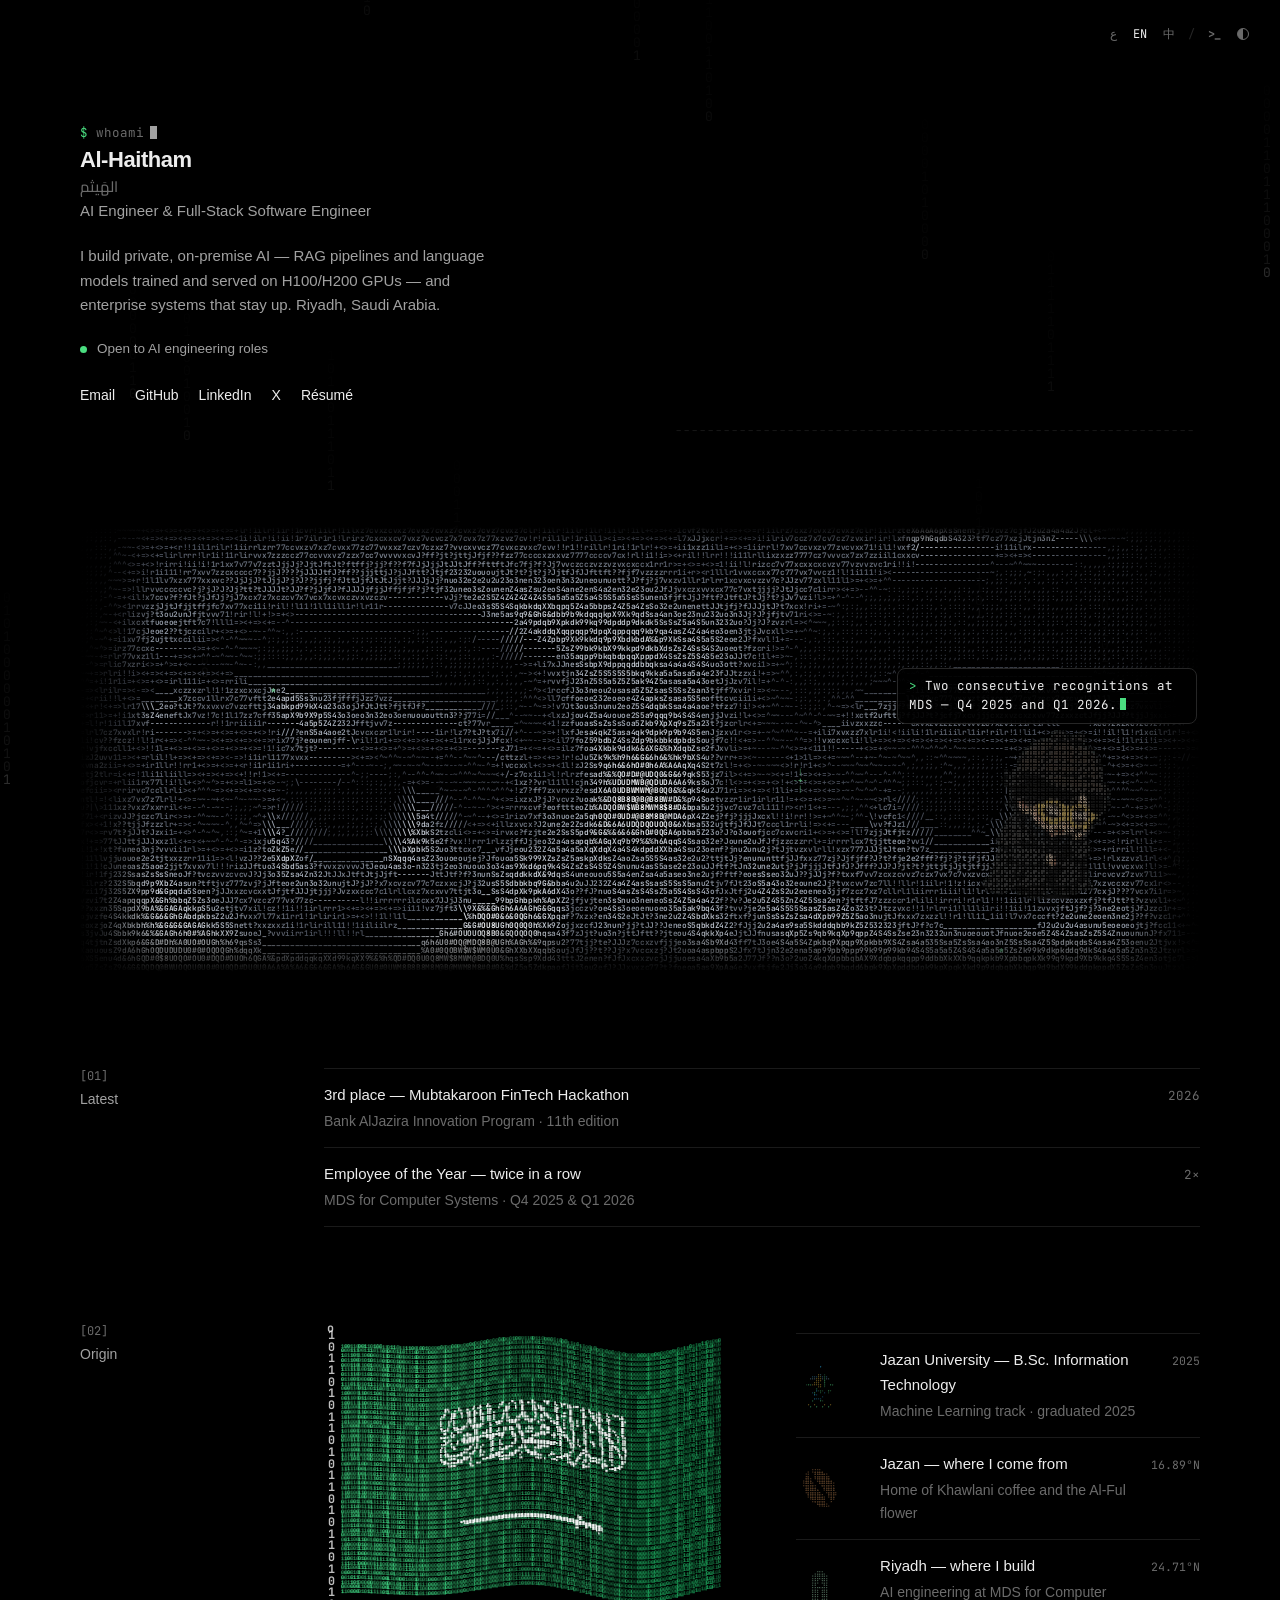
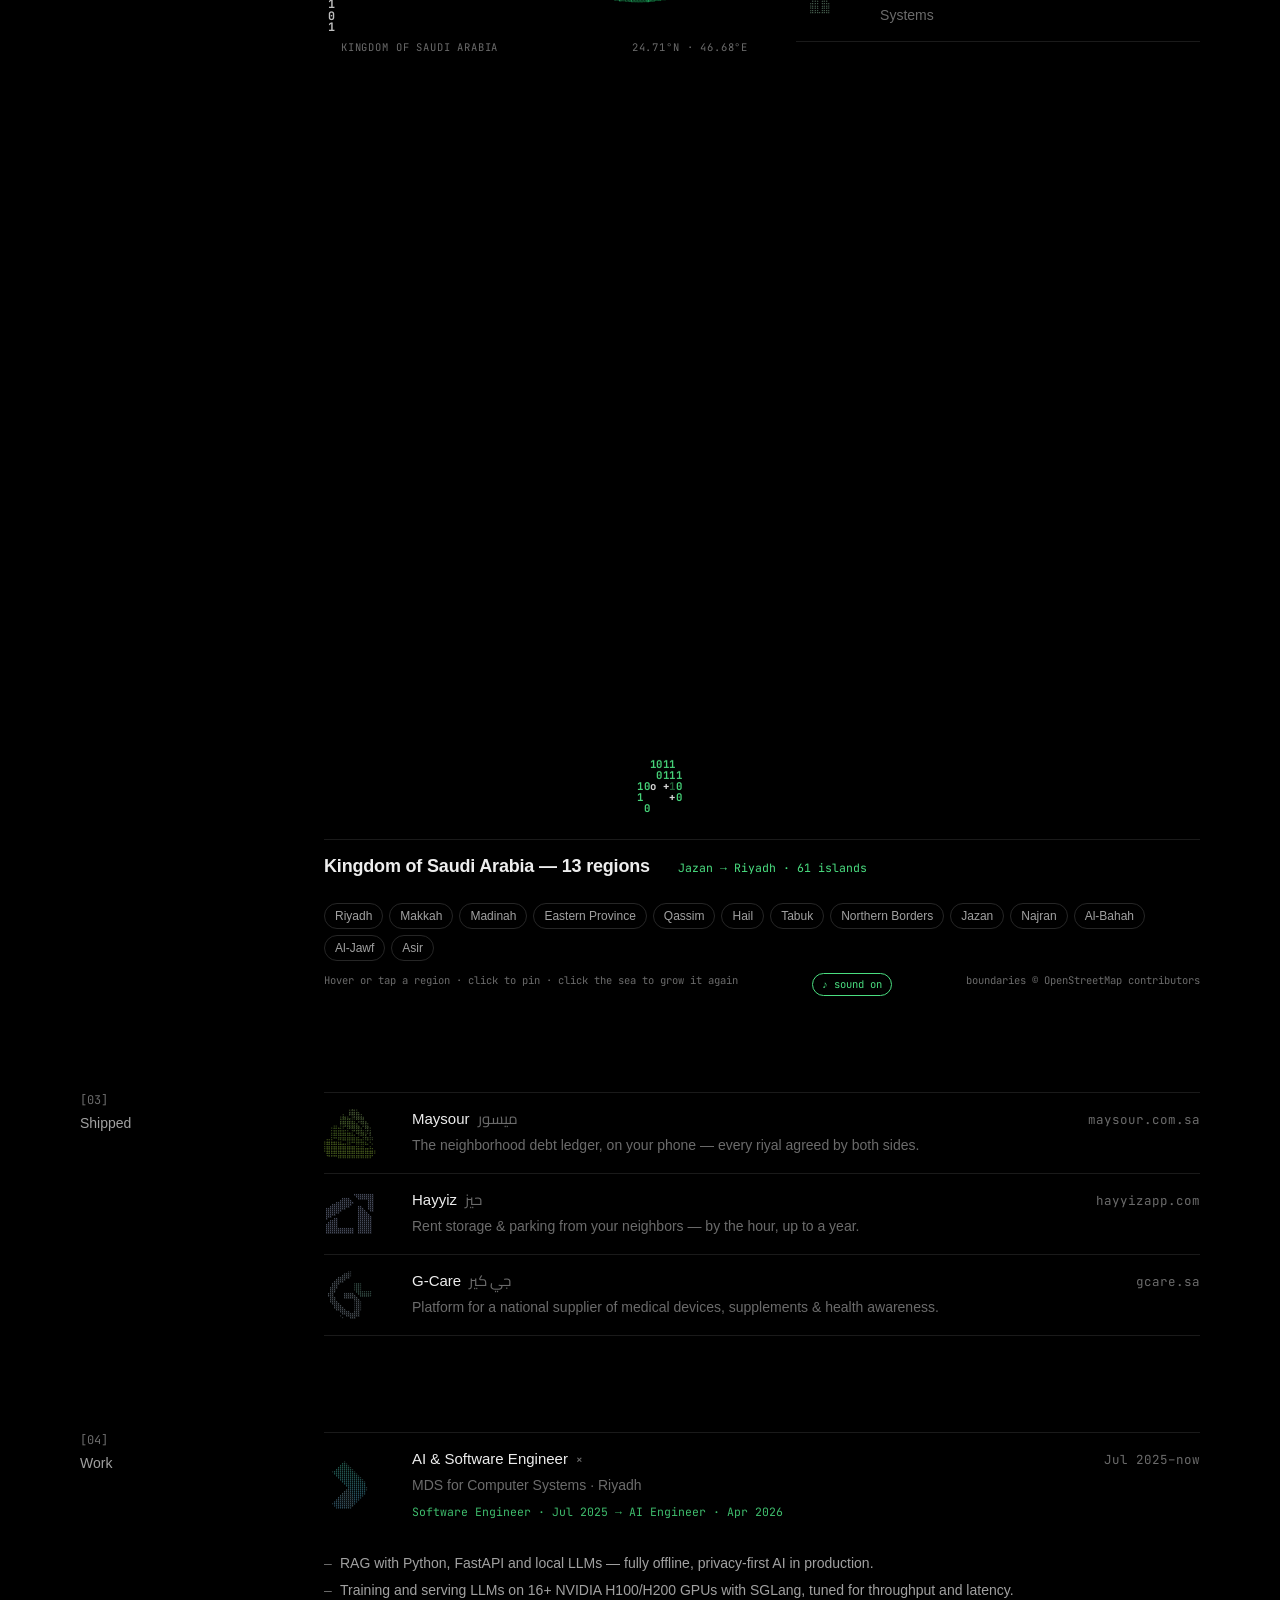
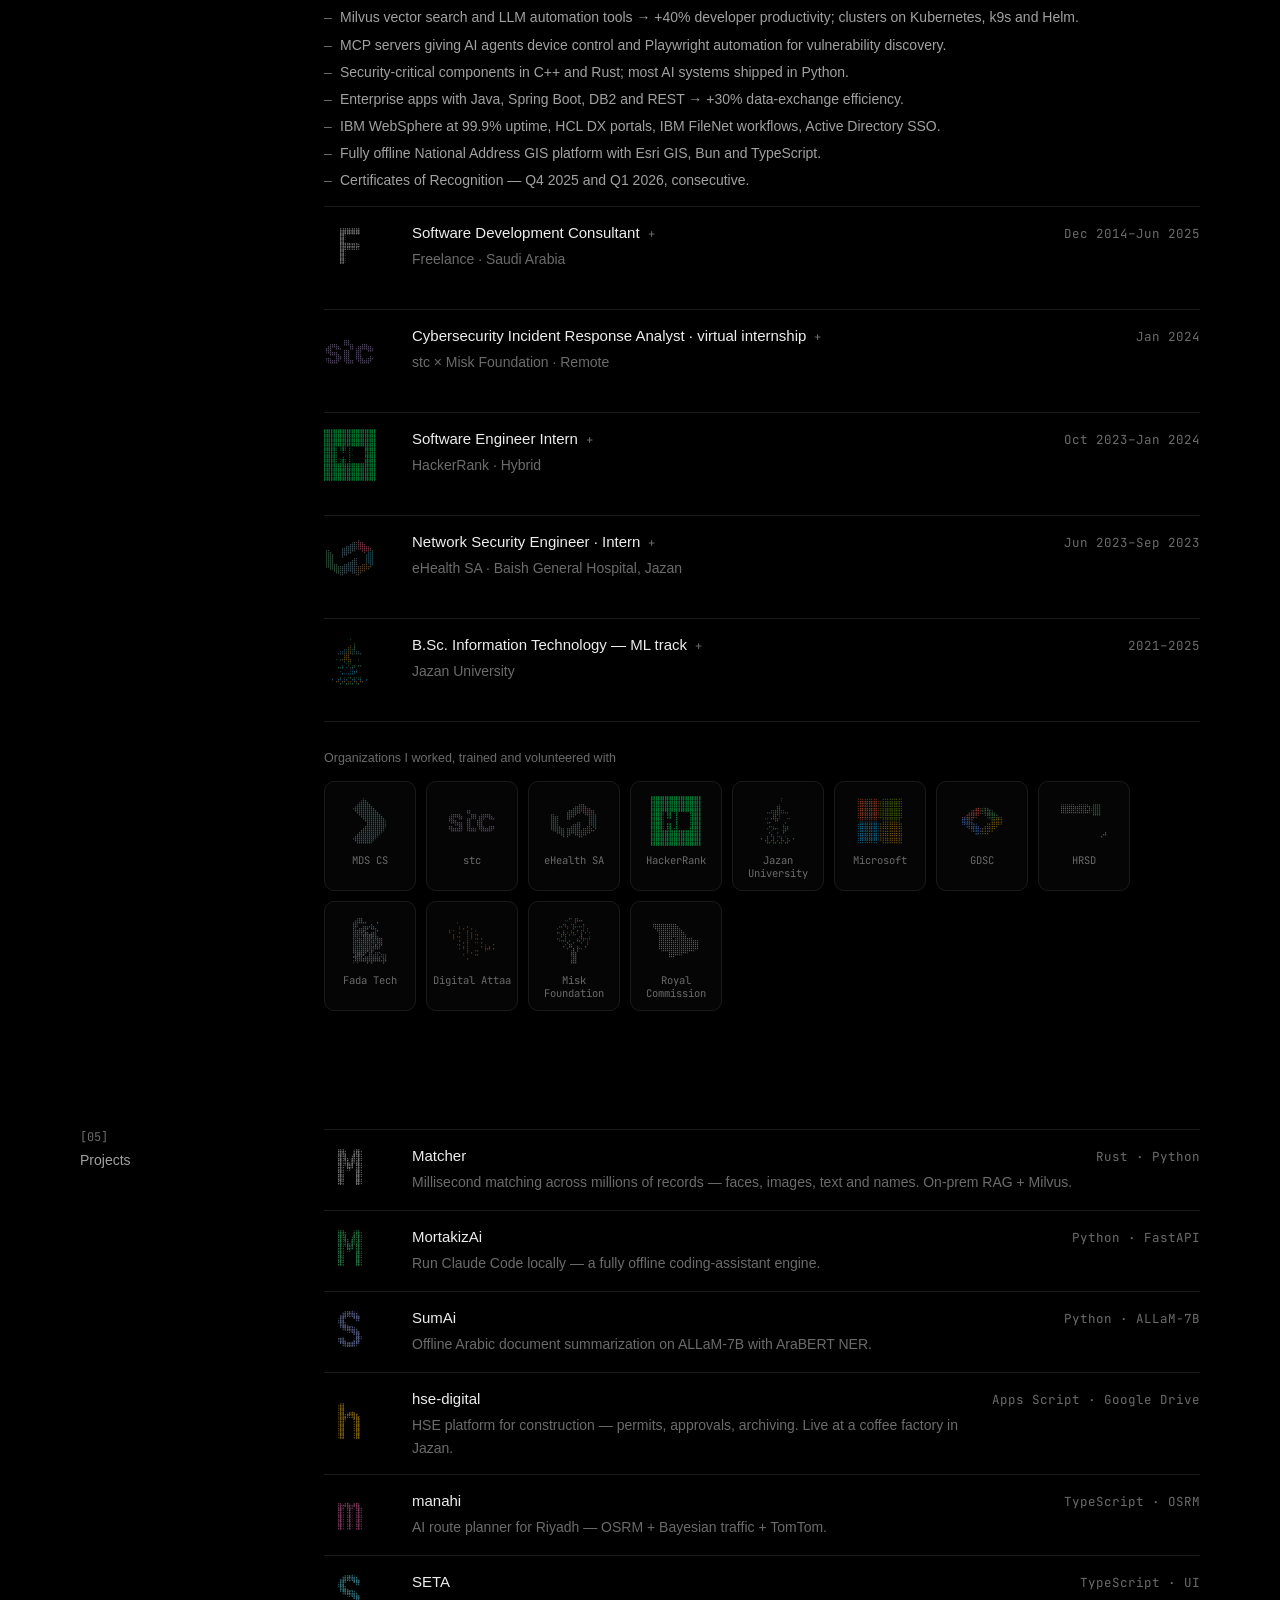
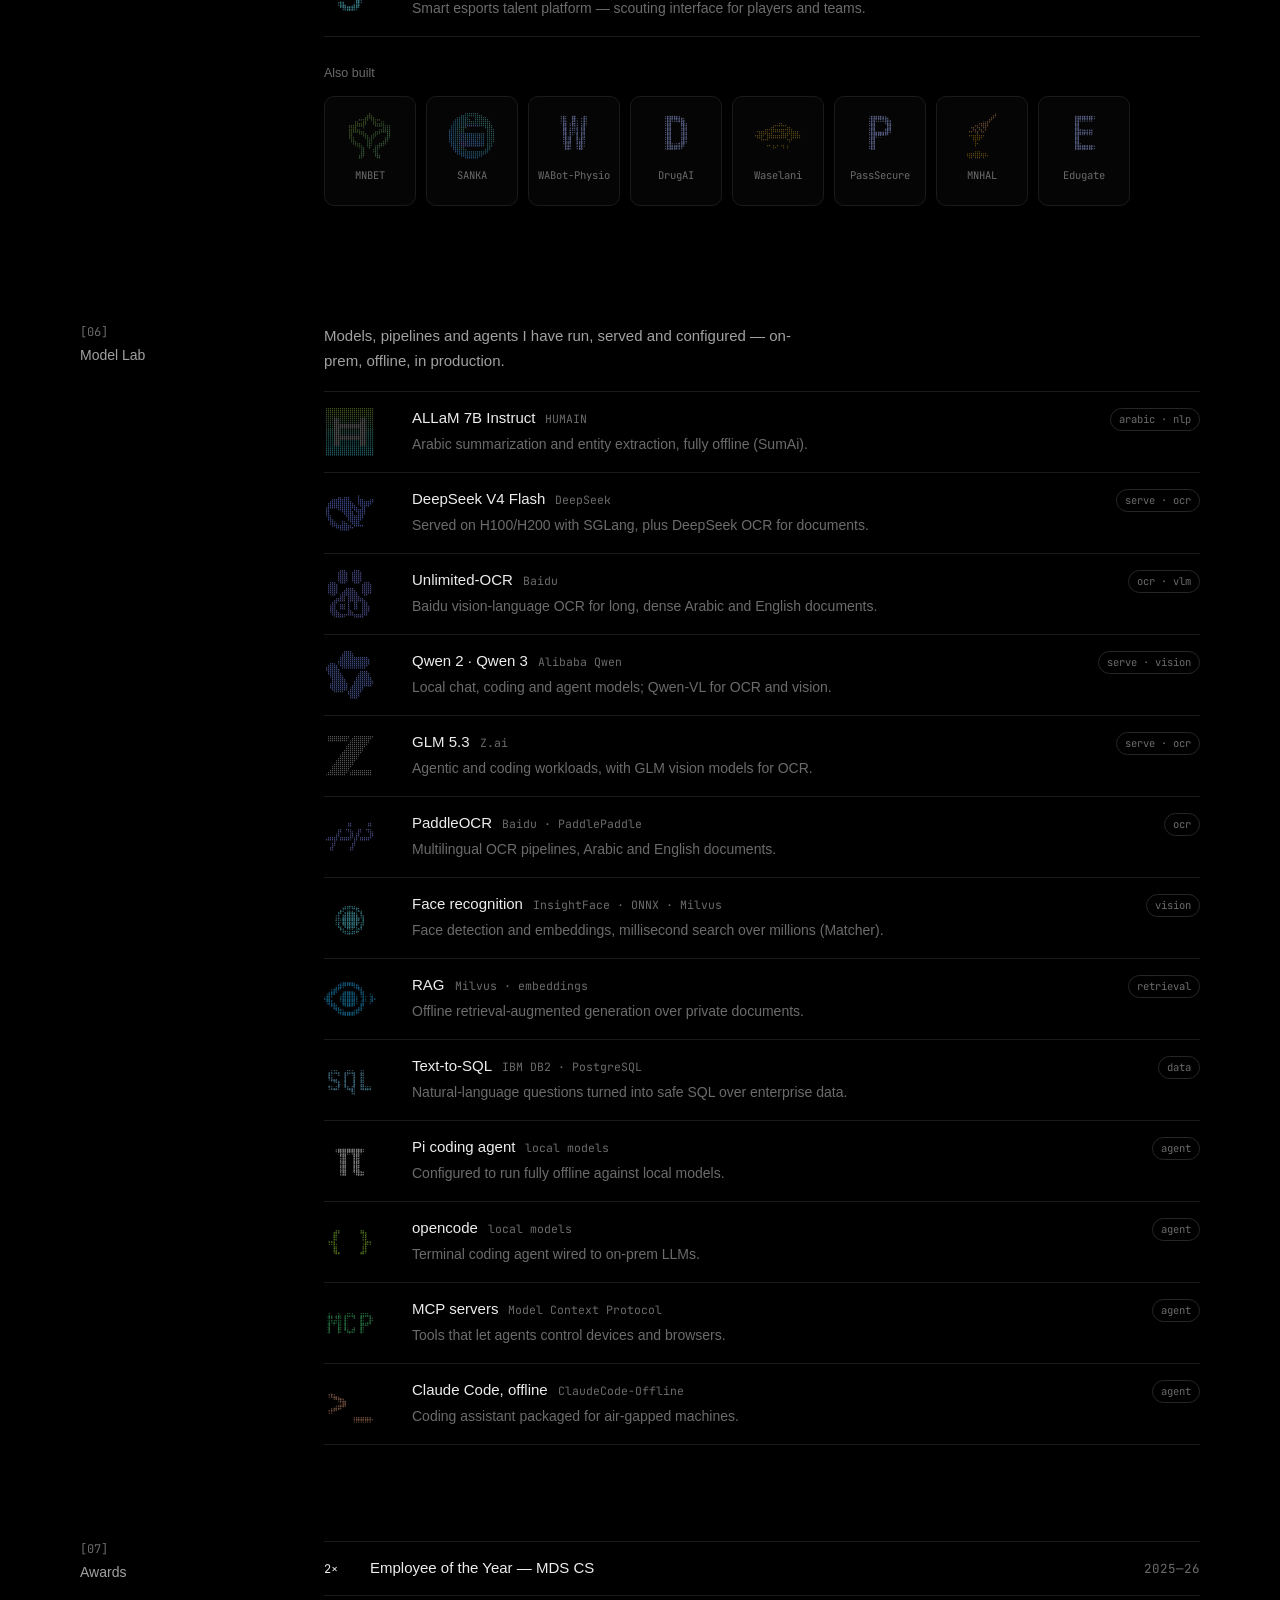
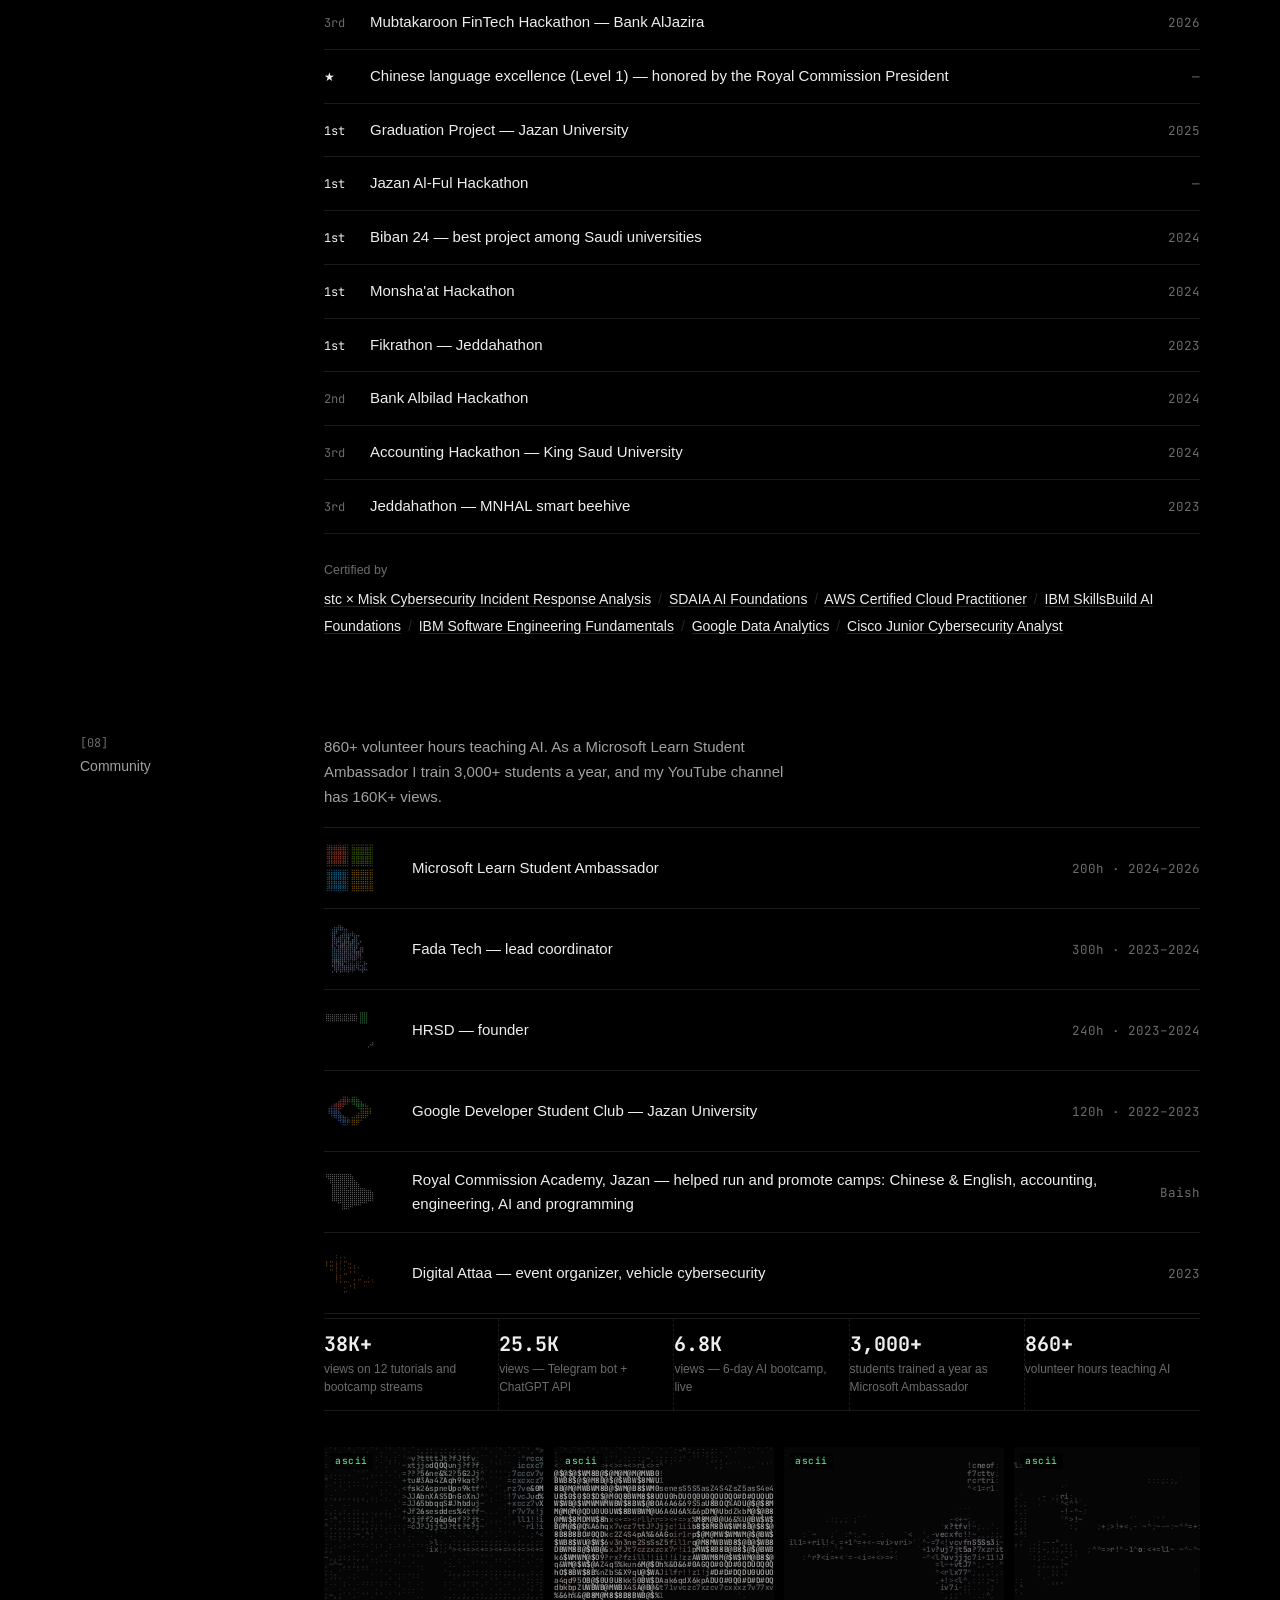
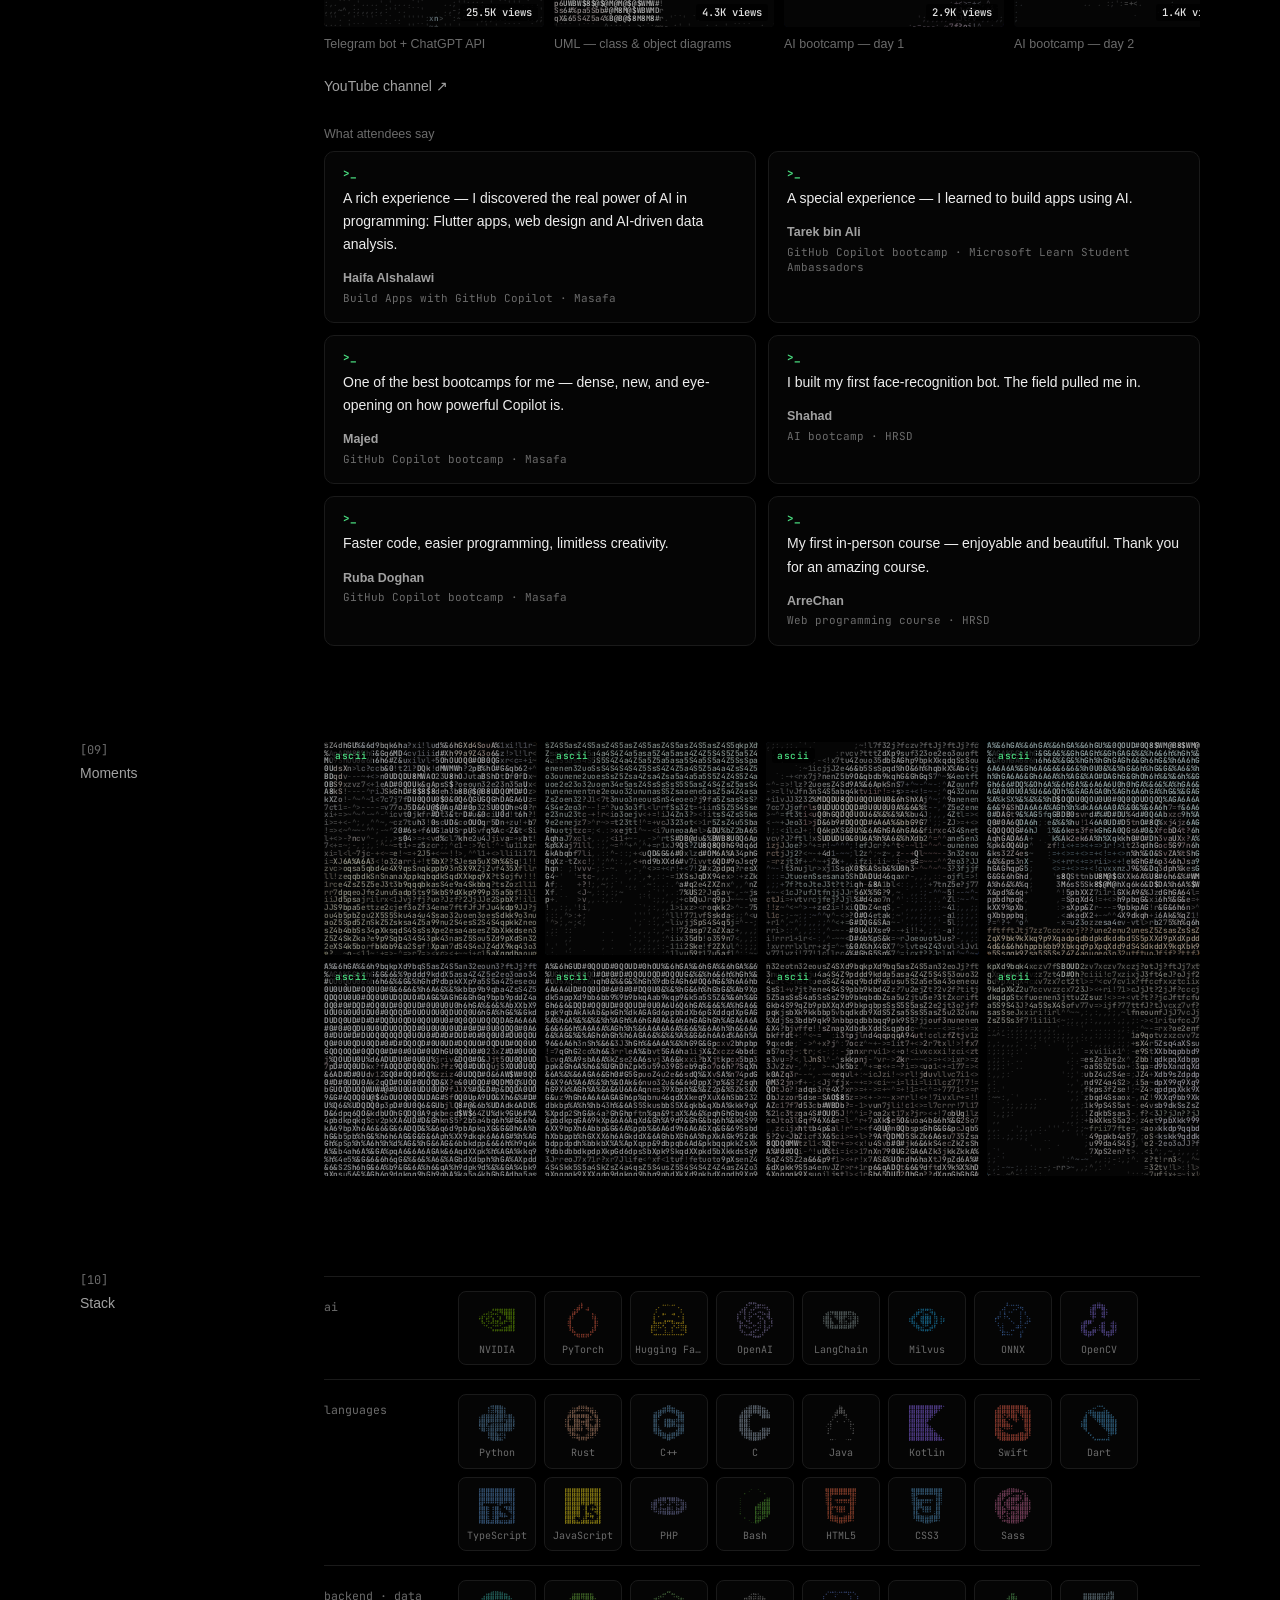
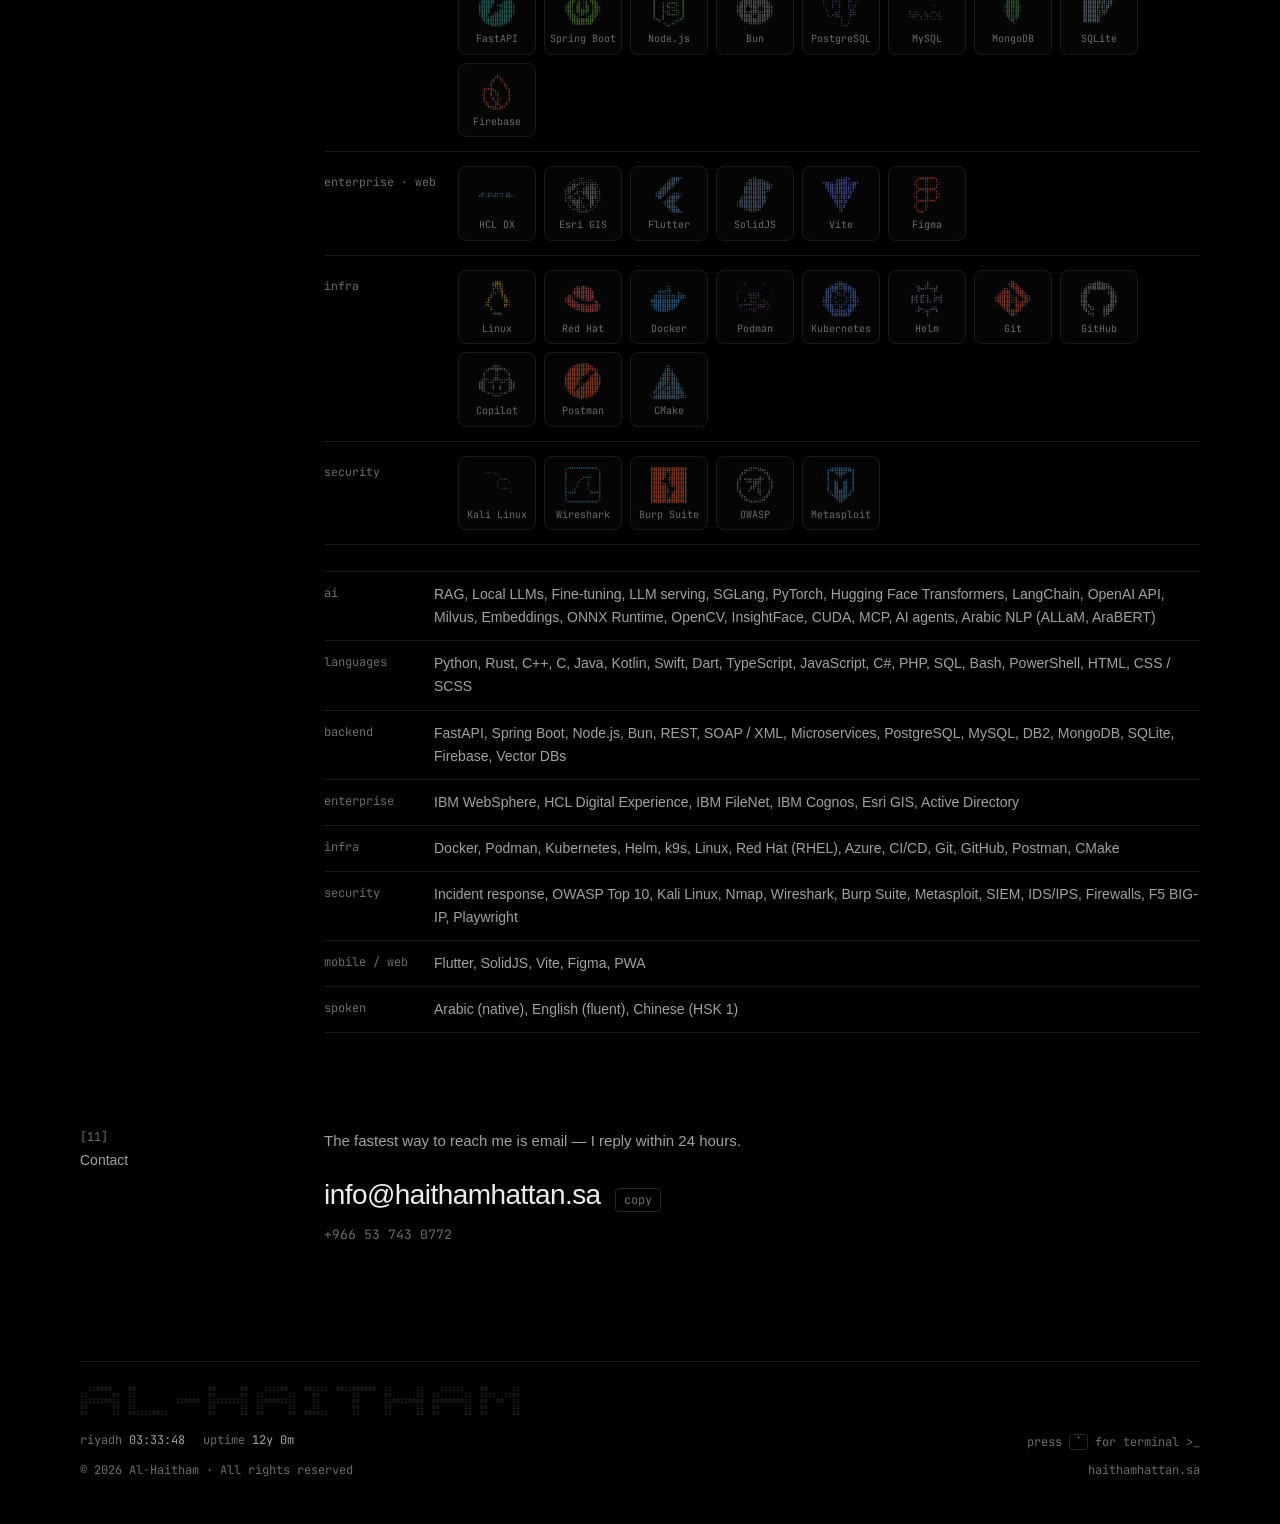
==== commit 53621b9e: "Map: all 61 islands drawn, interactive synthesised sound with a toggle" ====
--- a/index.html
+++ b/index.html
@@ -70,7 +70,7 @@
     </script>
 
     <link rel="stylesheet" href="fonts/fonts.css" />
-    <link rel="stylesheet" href="css/site.css?v=127" />
+    <link rel="stylesheet" href="css/site.css?v=128" />
 </head>
 
 <body>
@@ -224,20 +224,20 @@
     </div>
     <div class="lightbox" id="lightbox" hidden><figure><img alt="" /><figcaption></figcaption></figure></div>
 
-    <script src="js/content.js?v=127"></script>
-    <script src="js/eyes-data.js?v=127"></script>
-    <script src="js/ascii.js?v=127"></script>
-    <script src="js/fx.js?v=127"></script>
-    <script src="js/space-icons.js?v=127"></script>
-    <script src="js/glyph.js?v=127"></script>
-    <script src="js/sherlock.js?v=127"></script>
-    <script src="js/flag.js?v=127"></script>
-    <script src="js/ksa-data.js?v=127"></script>
-    <script src="js/map.js?v=127"></script>
-    <script src="js/app.js?v=127"></script>
-    <script src="js/hold.js?v=127"></script>
-    <script src="js/term.js?v=127"></script>
-    <script src="js/guard.js?v=127"></script>
+    <script src="js/content.js?v=128"></script>
+    <script src="js/eyes-data.js?v=128"></script>
+    <script src="js/ascii.js?v=128"></script>
+    <script src="js/fx.js?v=128"></script>
+    <script src="js/space-icons.js?v=128"></script>
+    <script src="js/glyph.js?v=128"></script>
+    <script src="js/sherlock.js?v=128"></script>
+    <script src="js/flag.js?v=128"></script>
+    <script src="js/ksa-data.js?v=128"></script>
+    <script src="js/map.js?v=128"></script>
+    <script src="js/app.js?v=128"></script>
+    <script src="js/hold.js?v=128"></script>
+    <script src="js/term.js?v=128"></script>
+    <script src="js/guard.js?v=128"></script>
 </body>
 
 </html>
--- a/css/site.css
+++ b/css/site.css
@@ -488,3 +488,6 @@
 body { -webkit-user-select: none; user-select: none; -webkit-touch-callout: none; }
 .mail, .phone, .phone a, .term, .term *, input, textarea { -webkit-user-select: text; user-select: text; }
 img, canvas { -webkit-user-drag: none; }
+.ksa-sound { padding: 3px 9px; border: 1px solid var(--line-2); border-radius: 999px; background: none; color: var(--fg-3); font: 400 10.5px/1.4 var(--mono); cursor: pointer; transition: color 0.15s, border-color 0.15s; }
+.ksa-sound[aria-pressed="true"] { color: var(--pr); border-color: var(--pr); }
+[lang="ar"] .ksa-sound { font-family: "Cairo", var(--sans); font-size: 12px; }
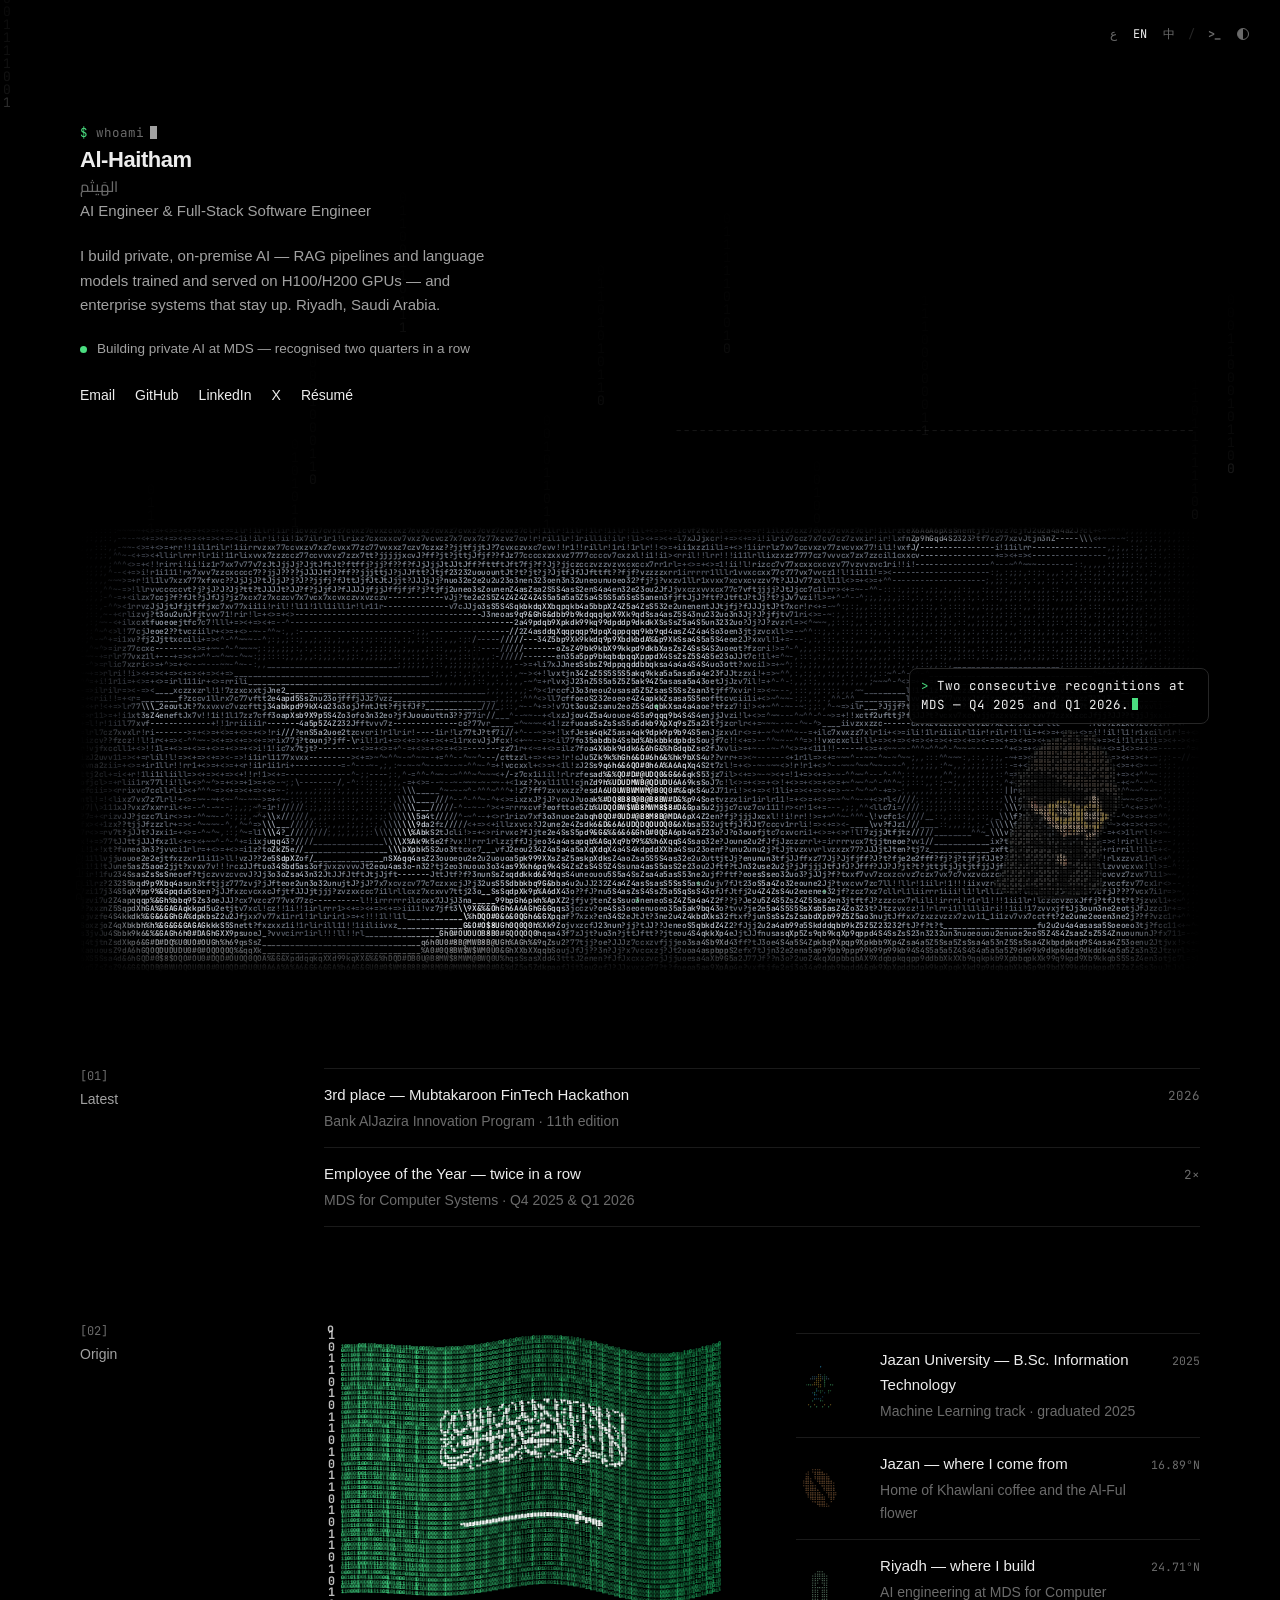
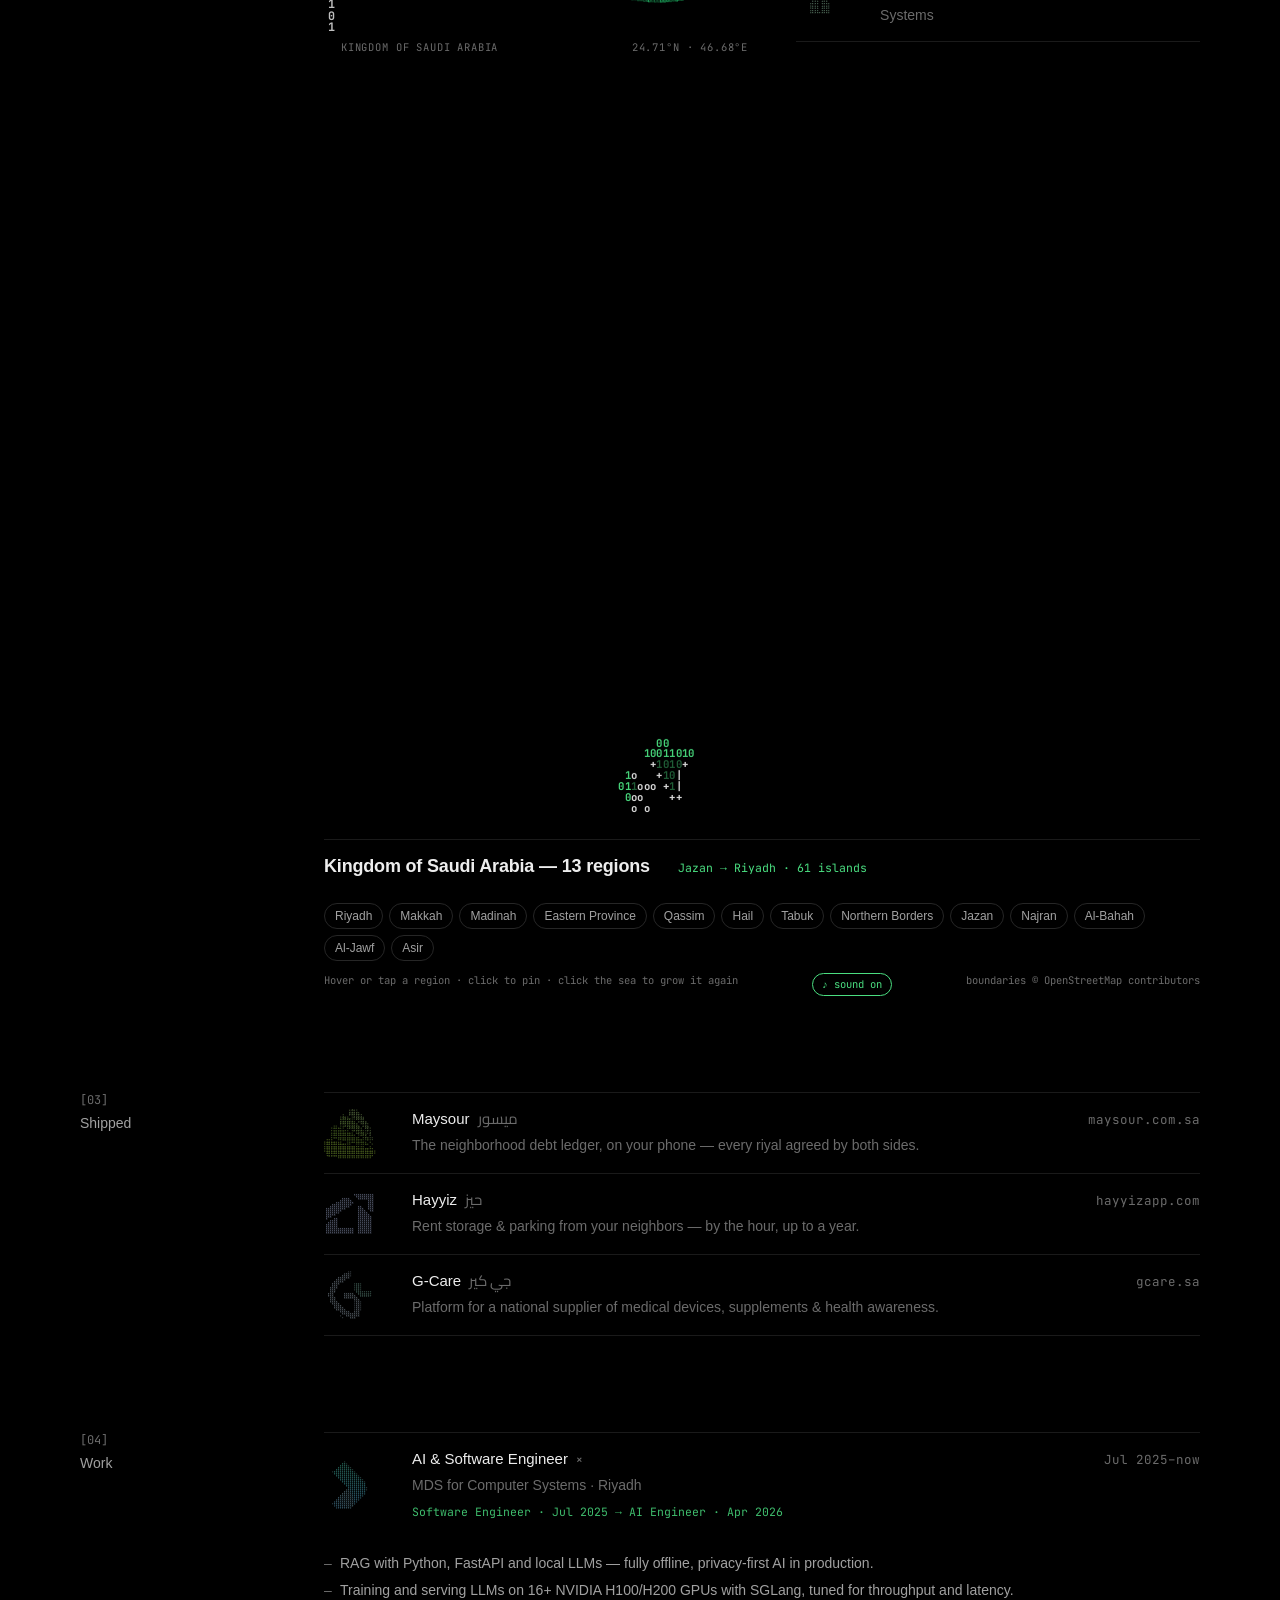
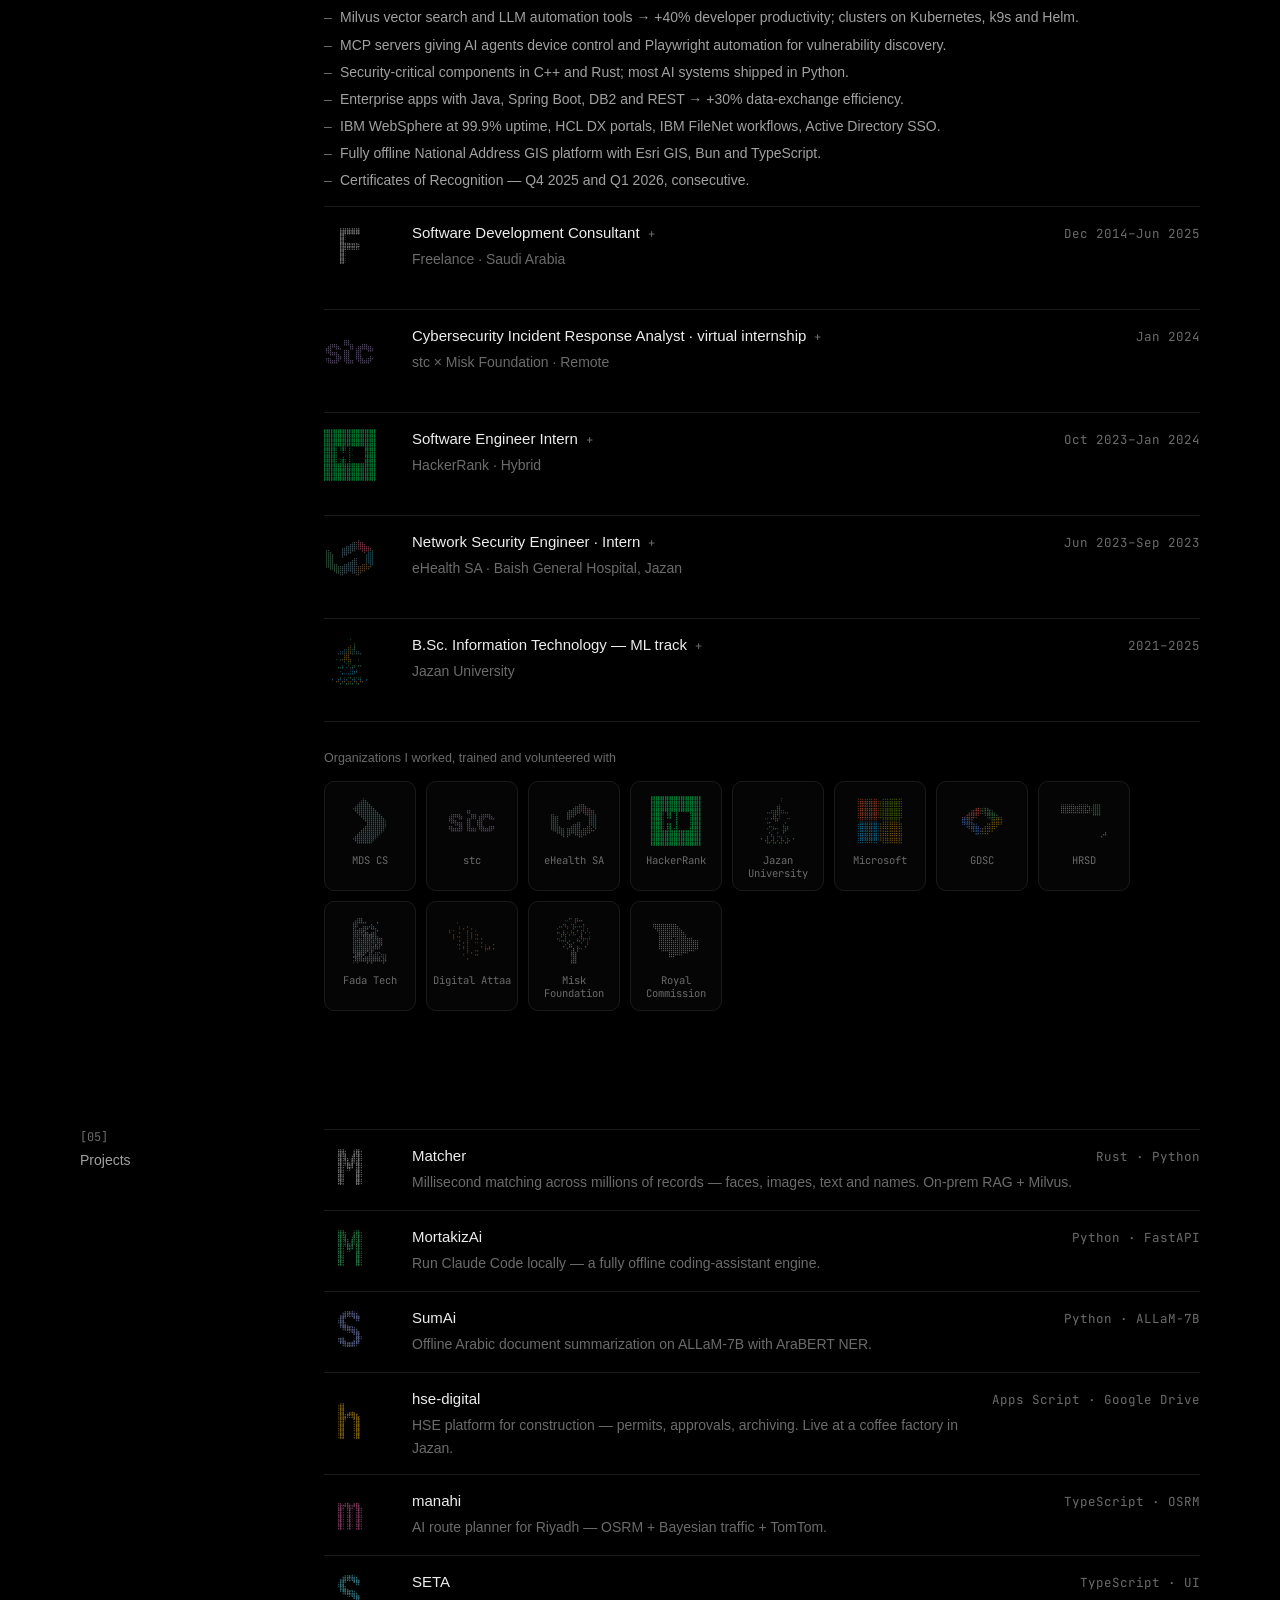
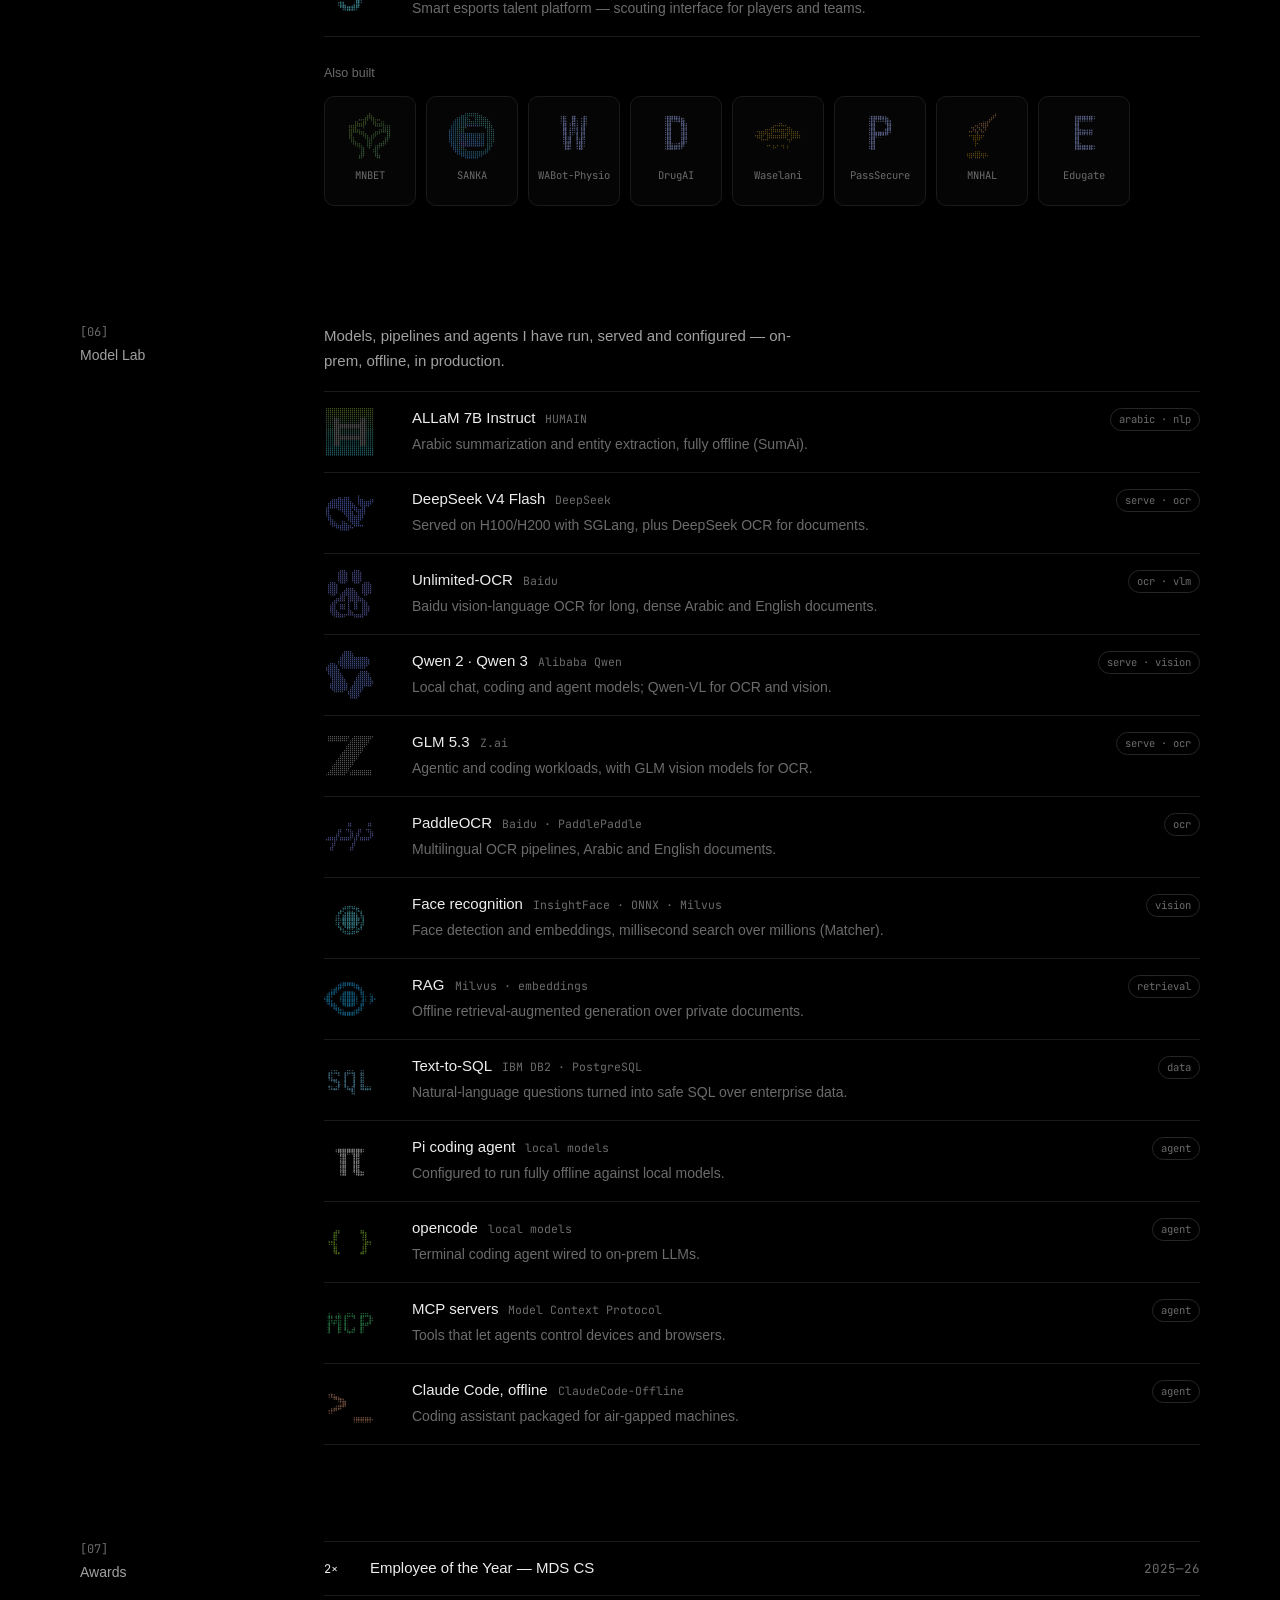
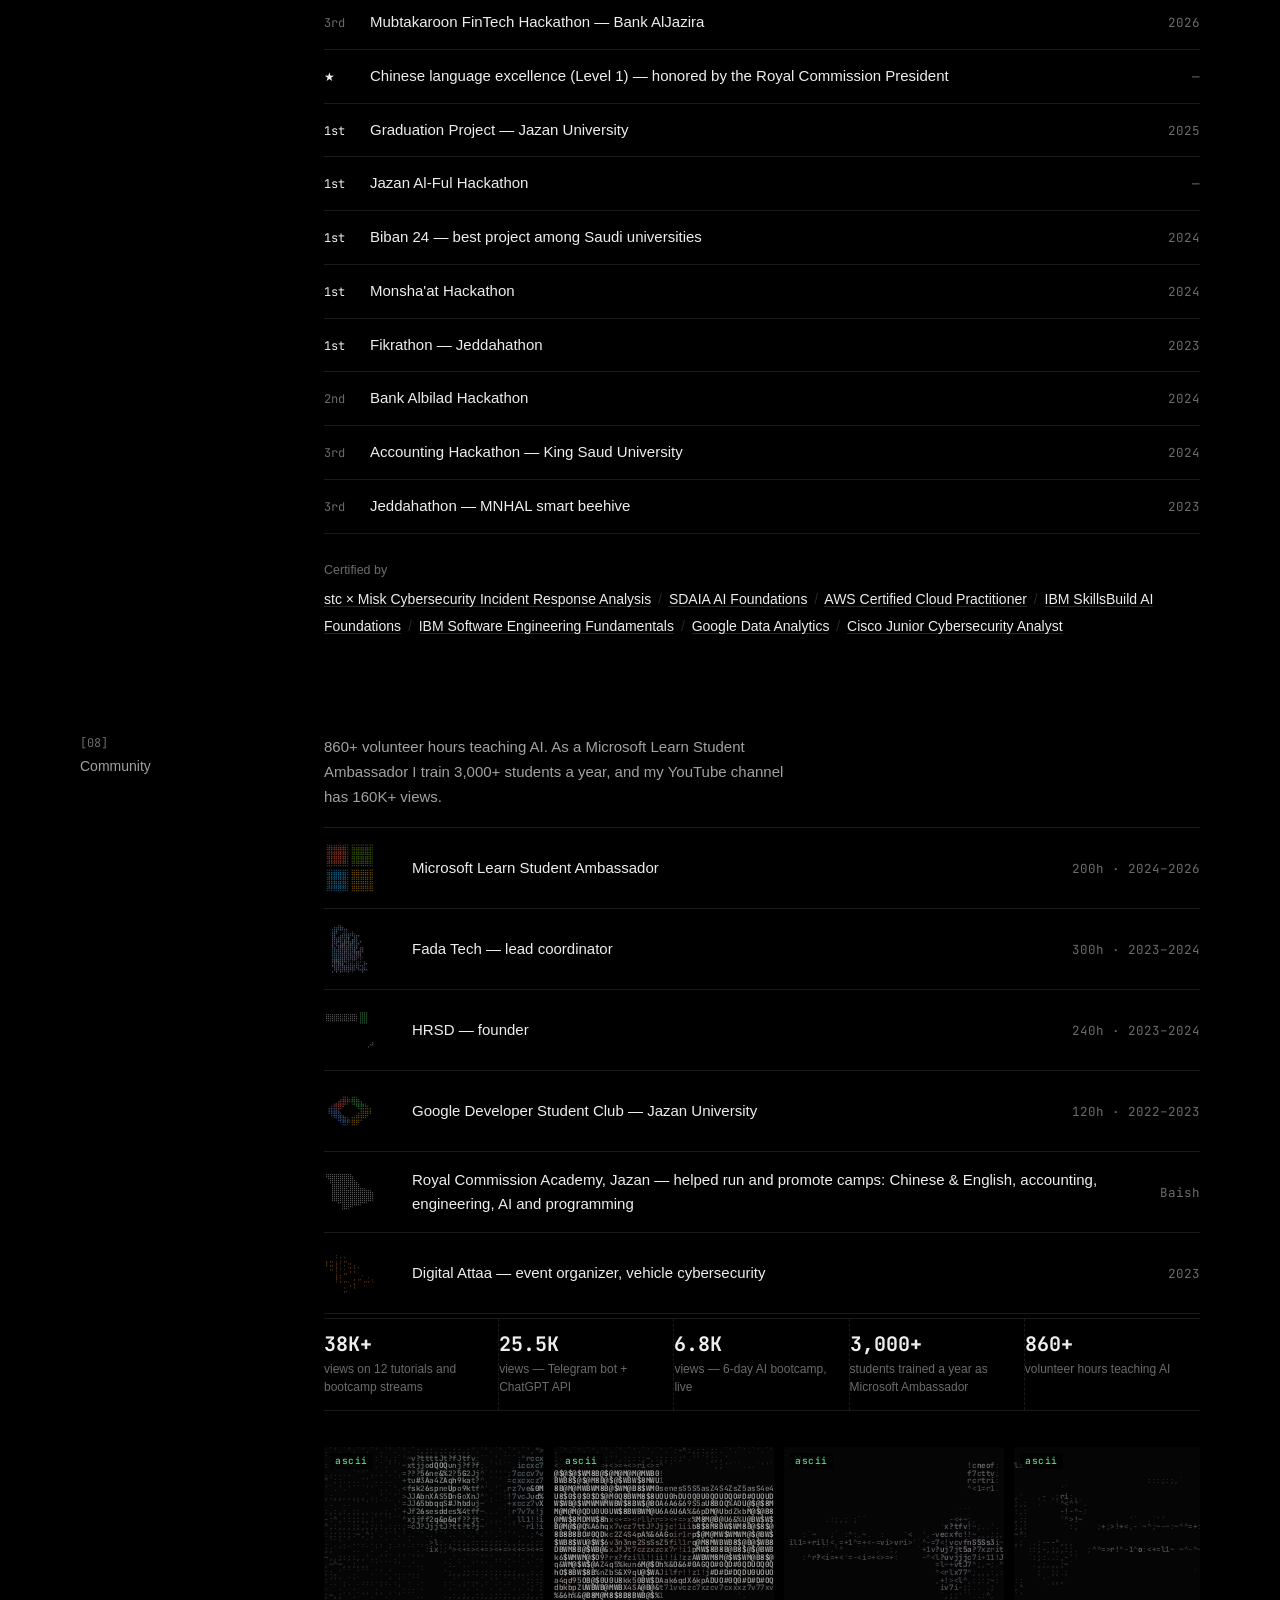
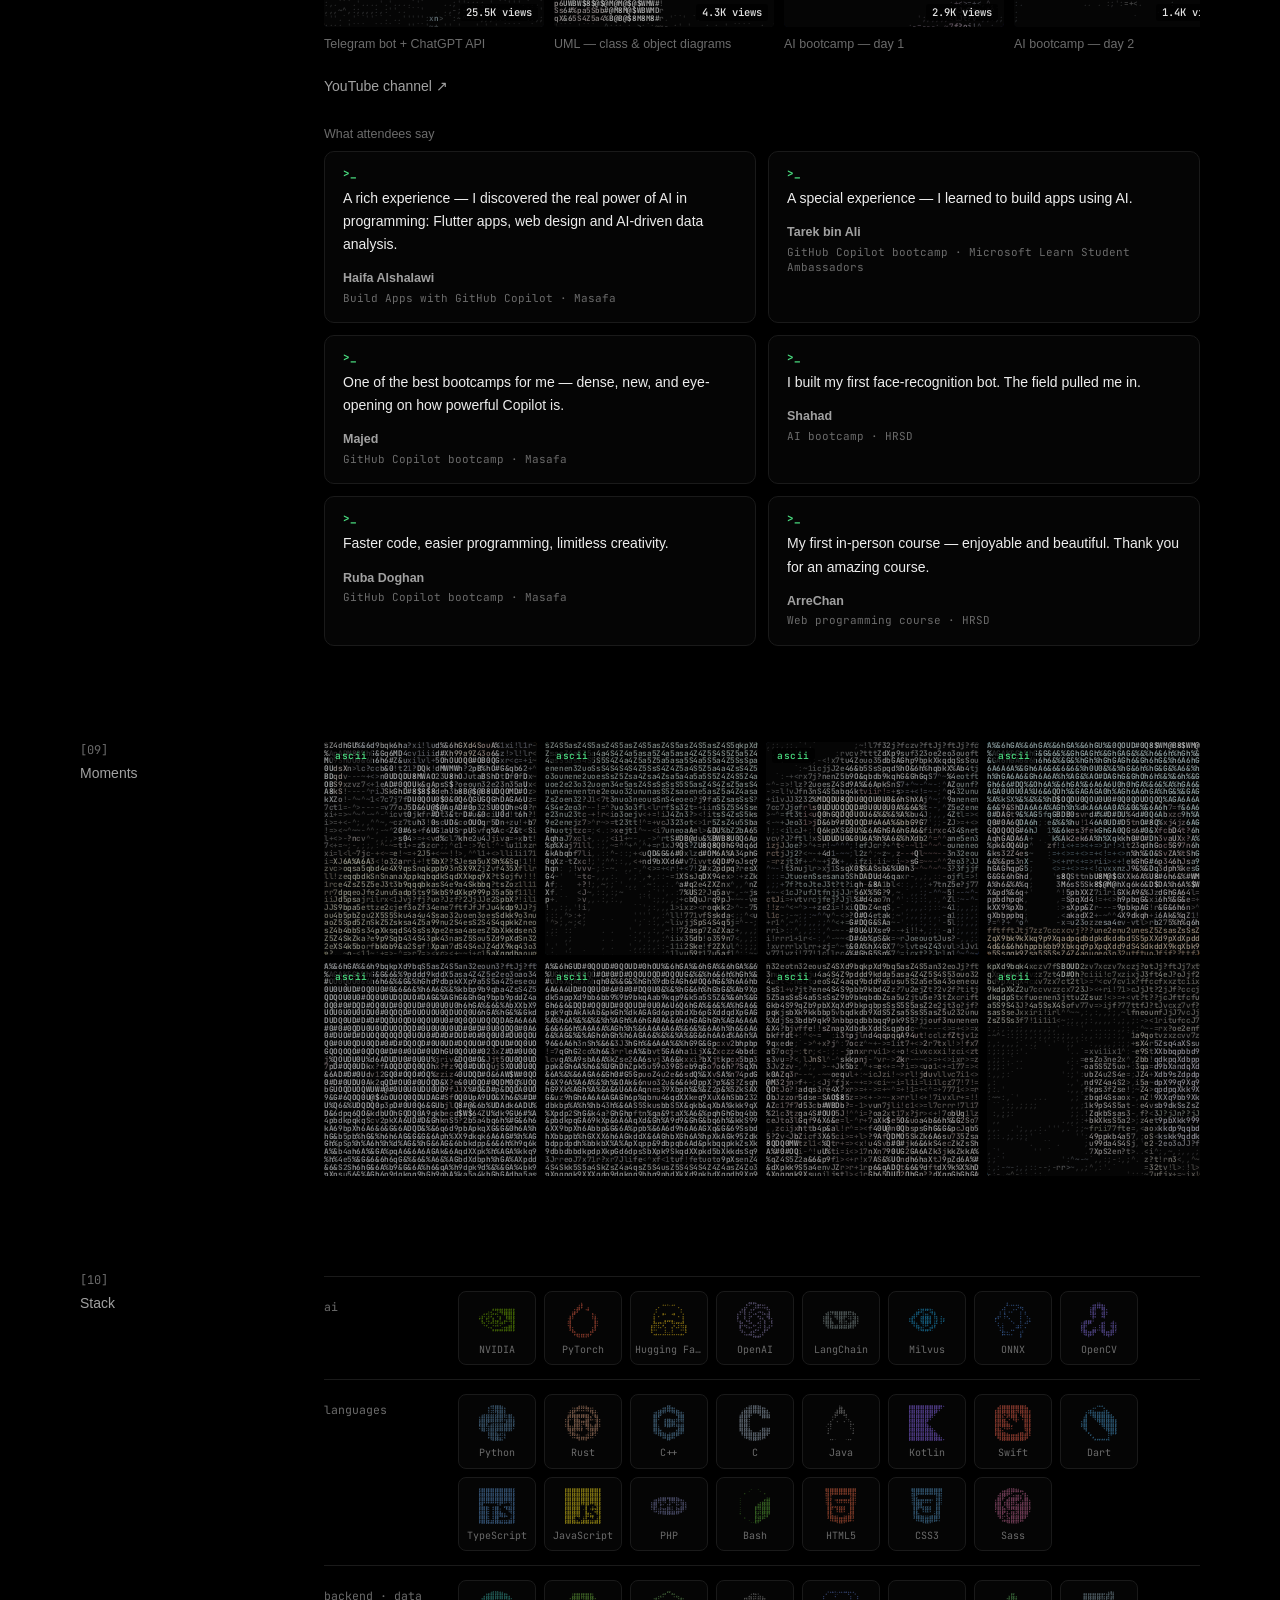
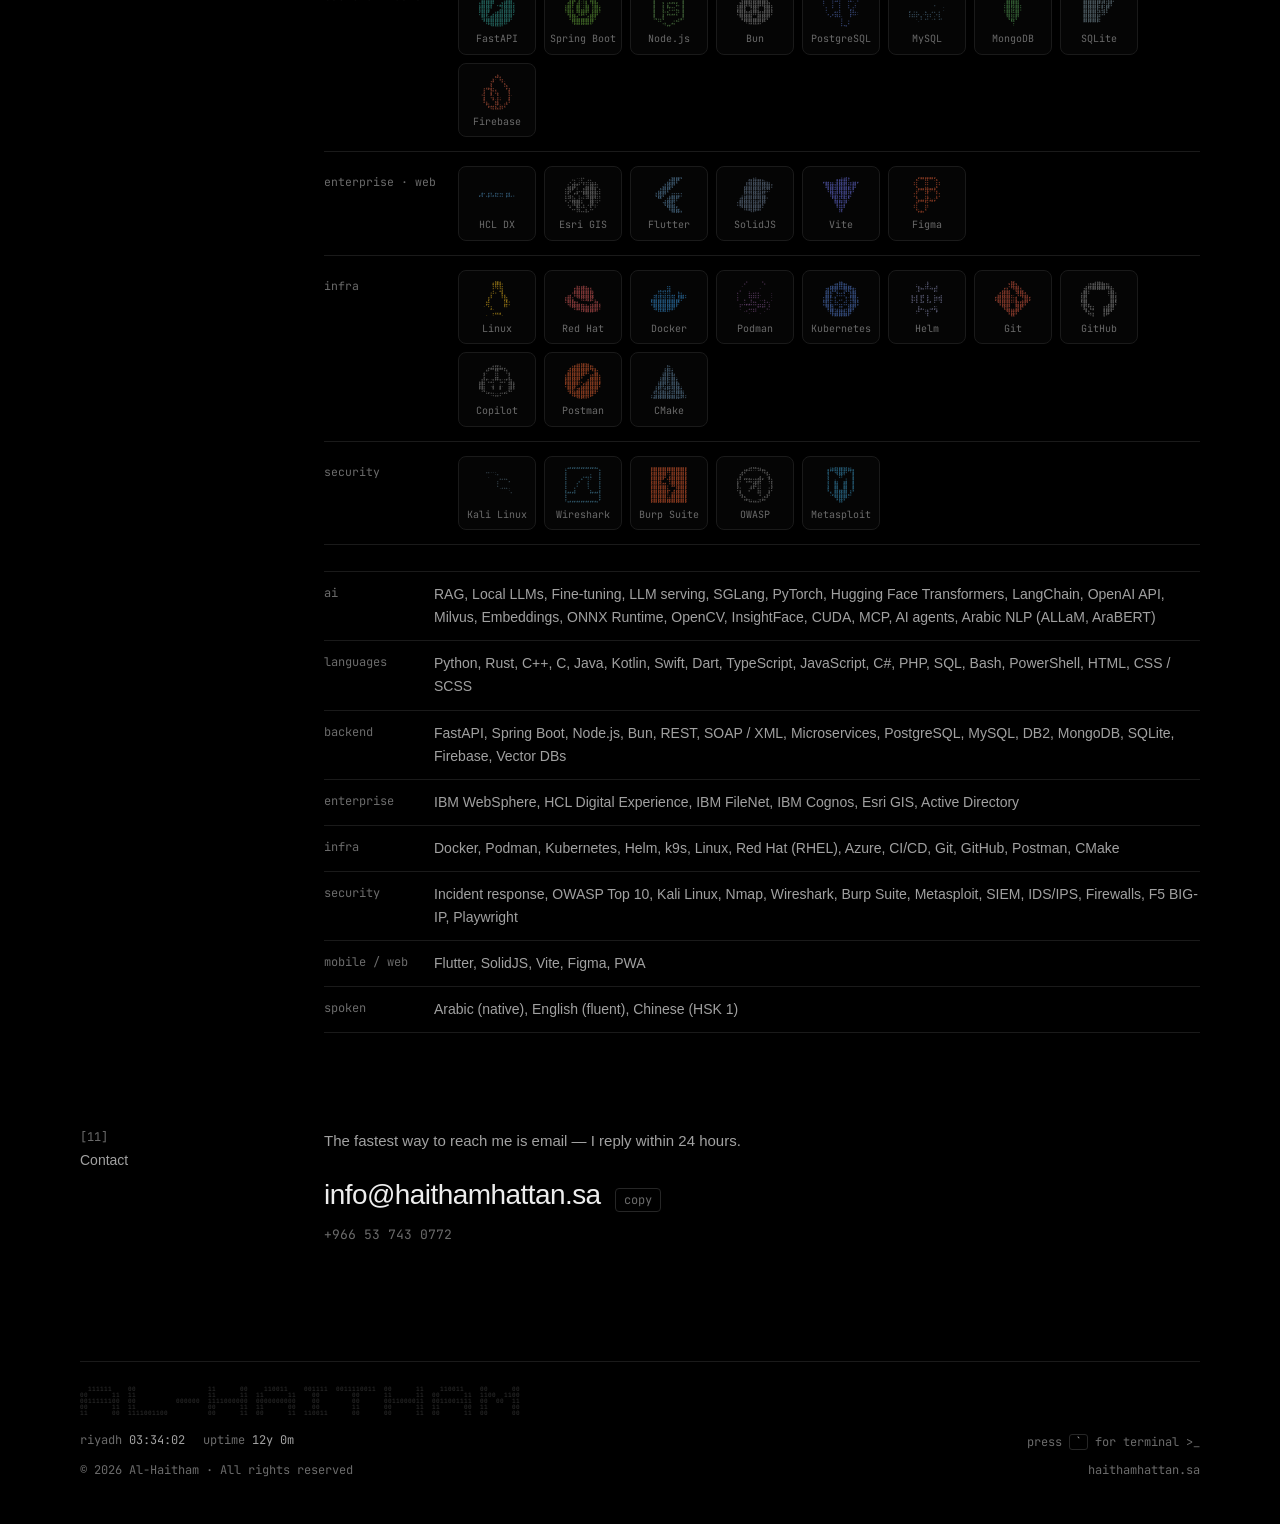
==== commit 65c88bec: "Status line: building private AI at MDS, recognised two quarters in a row" ====
--- a/index.html
+++ b/index.html
@@ -70,7 +70,7 @@
     </script>
 
     <link rel="stylesheet" href="fonts/fonts.css" />
-    <link rel="stylesheet" href="css/site.css?v=128" />
+    <link rel="stylesheet" href="css/site.css?v=129" />
 </head>
 
 <body>
@@ -98,7 +98,7 @@
                     <p class="name-alt" data-i="name.alt">الهَيثم</p>
                     <p class="role" data-i="role">AI Engineer &amp; Full-Stack Software Engineer</p>
                     <p class="lead" data-i="intro"></p>
-                    <p class="status"><i aria-hidden="true"></i><span data-i="status">Open to AI engineering roles</span></p>
+                    <p class="status"><i aria-hidden="true"></i><span data-i="status">Building private AI at MDS — recognised two quarters in a row</span></p>
 
                     <nav class="links" aria-label="Links">
                         <a href="mailto:info@haithamhattan.sa">Email</a>
@@ -224,20 +224,20 @@
     </div>
     <div class="lightbox" id="lightbox" hidden><figure><img alt="" /><figcaption></figcaption></figure></div>
 
-    <script src="js/content.js?v=128"></script>
-    <script src="js/eyes-data.js?v=128"></script>
-    <script src="js/ascii.js?v=128"></script>
-    <script src="js/fx.js?v=128"></script>
-    <script src="js/space-icons.js?v=128"></script>
-    <script src="js/glyph.js?v=128"></script>
-    <script src="js/sherlock.js?v=128"></script>
-    <script src="js/flag.js?v=128"></script>
-    <script src="js/ksa-data.js?v=128"></script>
-    <script src="js/map.js?v=128"></script>
-    <script src="js/app.js?v=128"></script>
-    <script src="js/hold.js?v=128"></script>
-    <script src="js/term.js?v=128"></script>
-    <script src="js/guard.js?v=128"></script>
+    <script src="js/content.js?v=129"></script>
+    <script src="js/eyes-data.js?v=129"></script>
+    <script src="js/ascii.js?v=129"></script>
+    <script src="js/fx.js?v=129"></script>
+    <script src="js/space-icons.js?v=129"></script>
+    <script src="js/glyph.js?v=129"></script>
+    <script src="js/sherlock.js?v=129"></script>
+    <script src="js/flag.js?v=129"></script>
+    <script src="js/ksa-data.js?v=129"></script>
+    <script src="js/map.js?v=129"></script>
+    <script src="js/app.js?v=129"></script>
+    <script src="js/hold.js?v=129"></script>
+    <script src="js/term.js?v=129"></script>
+    <script src="js/guard.js?v=129"></script>
 </body>
 
 </html>
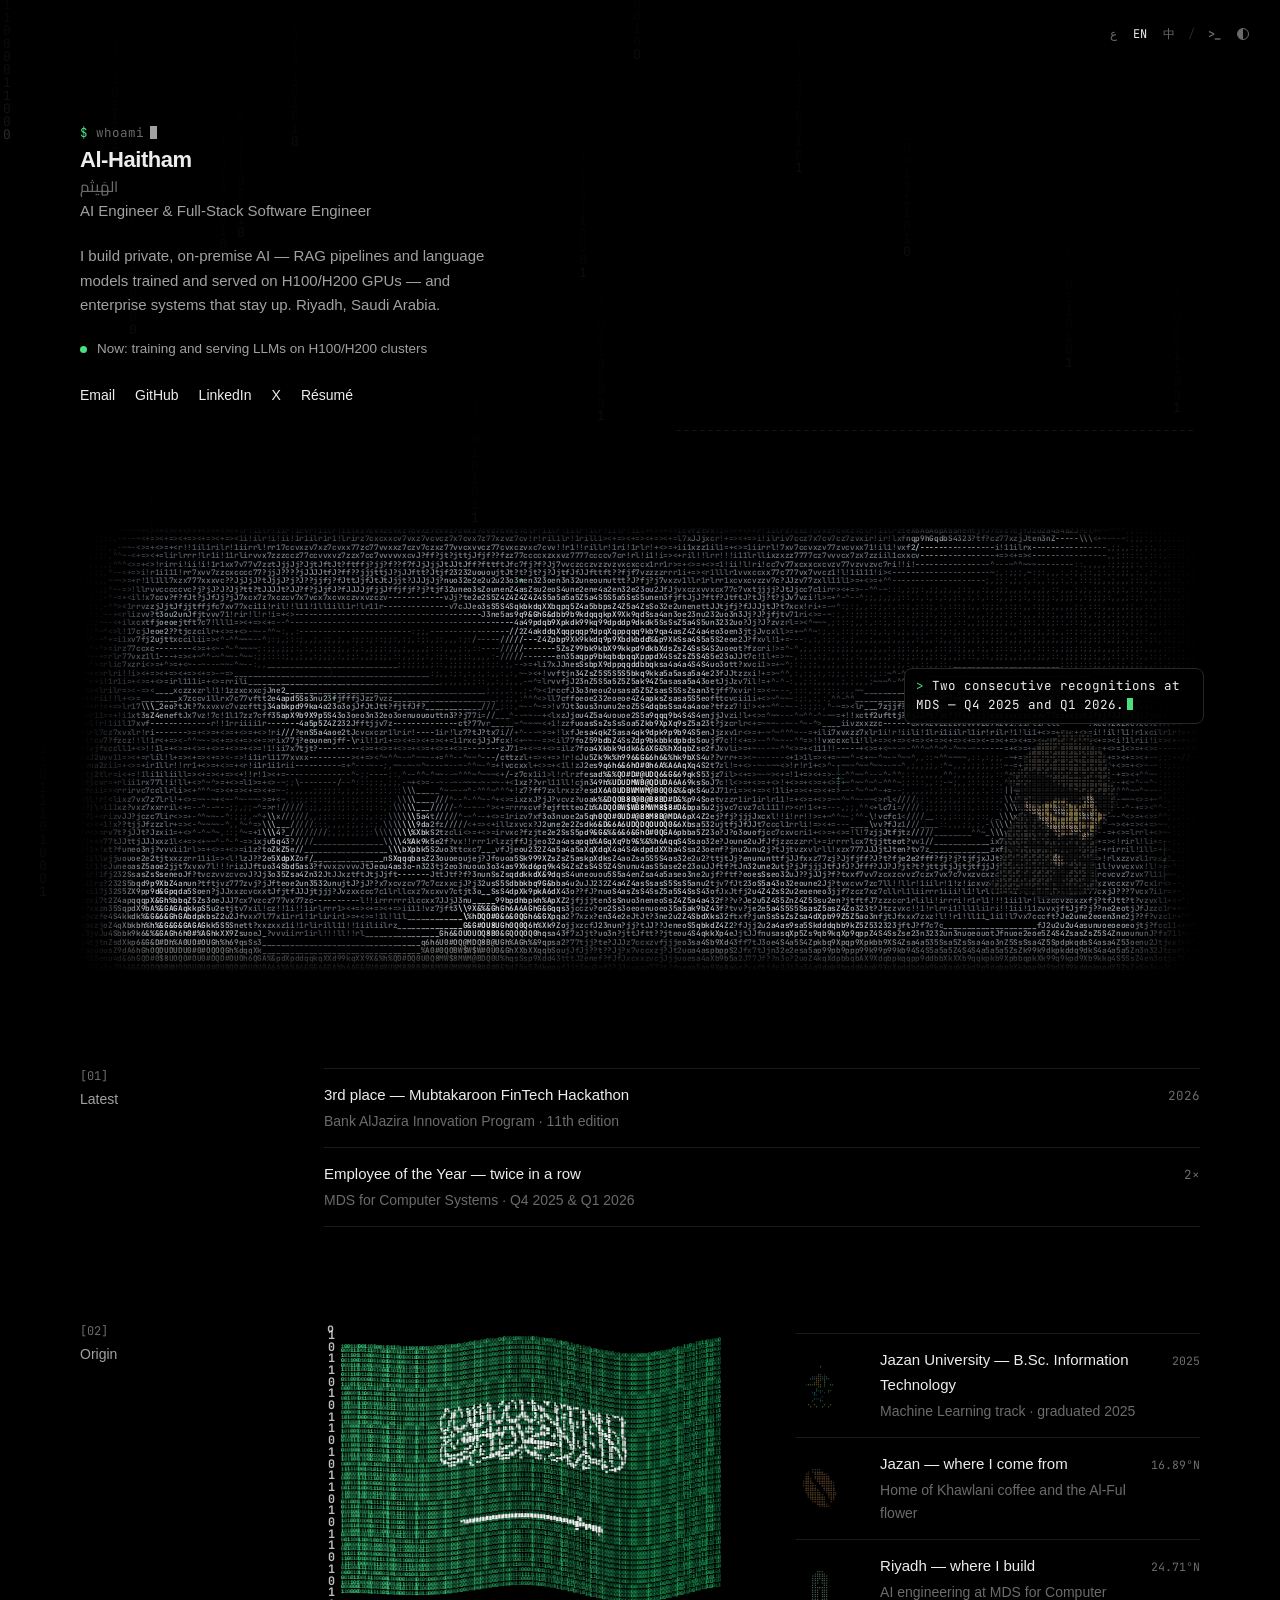
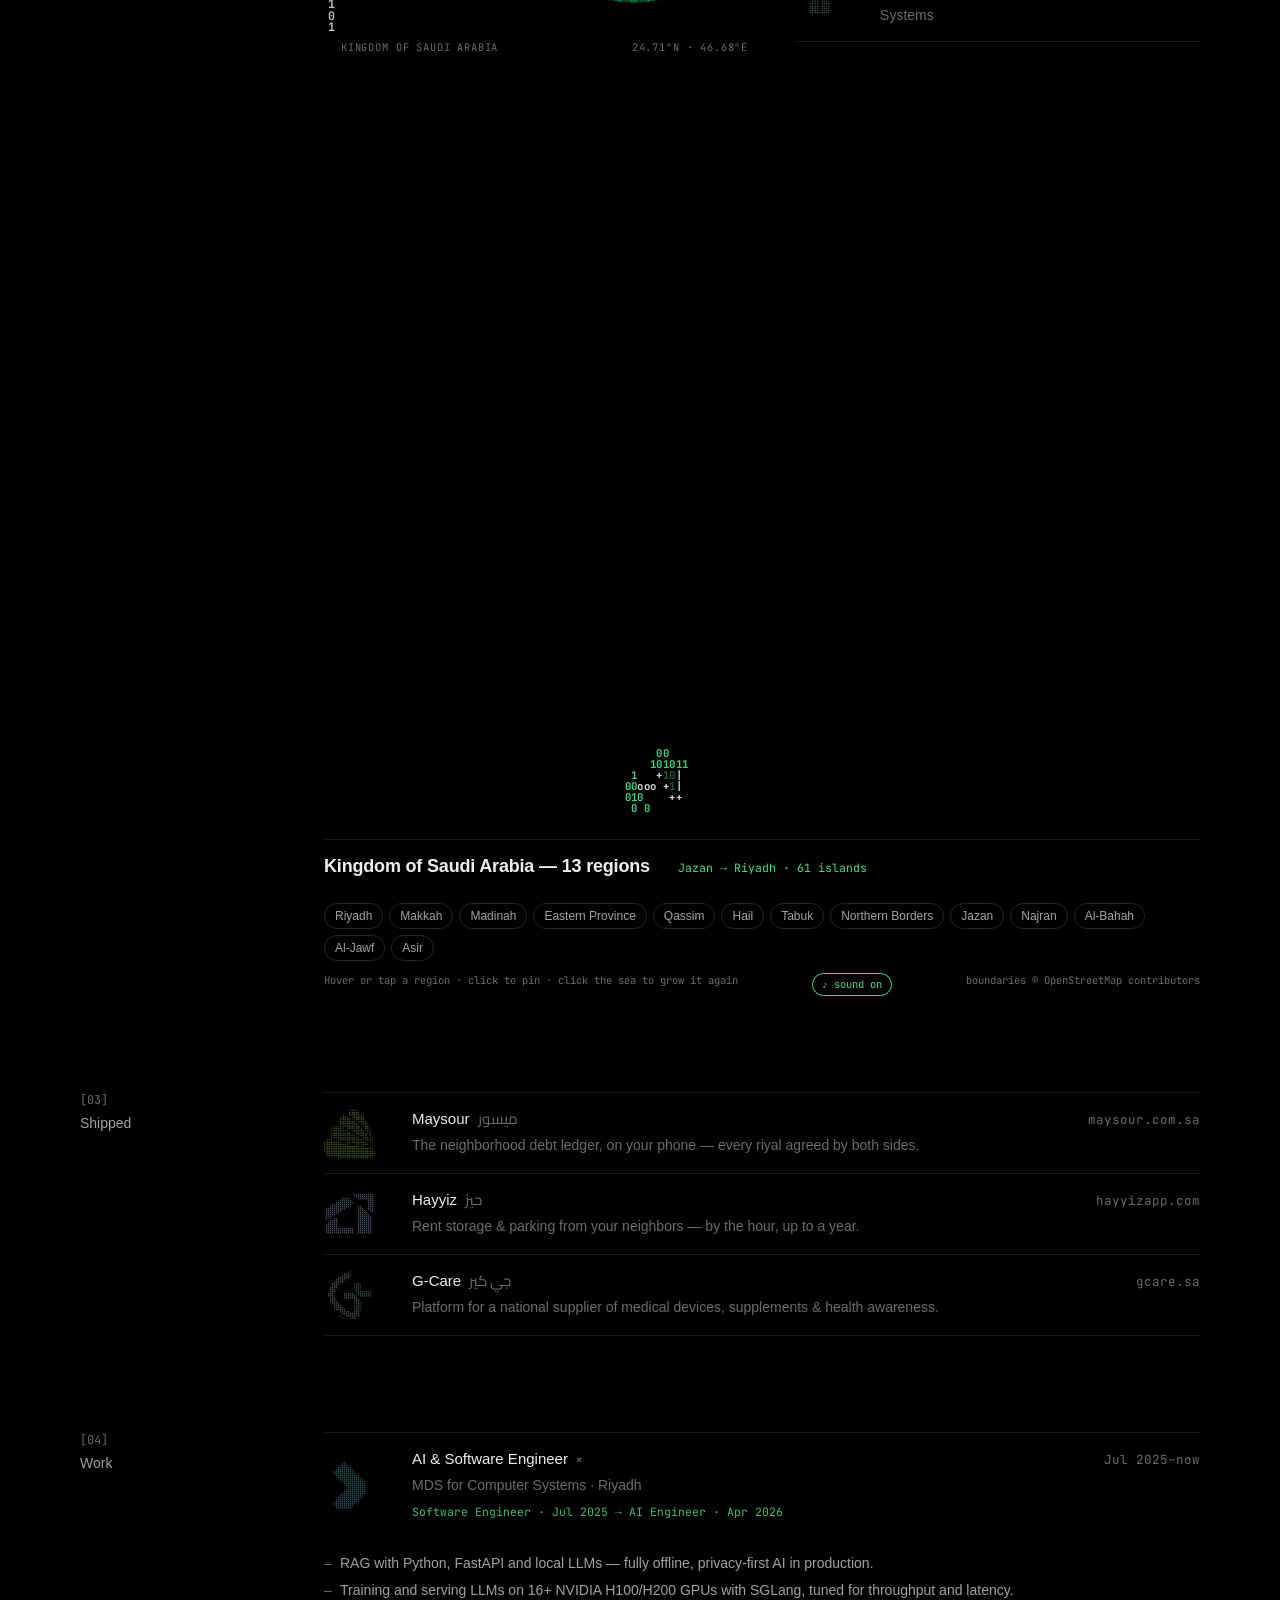
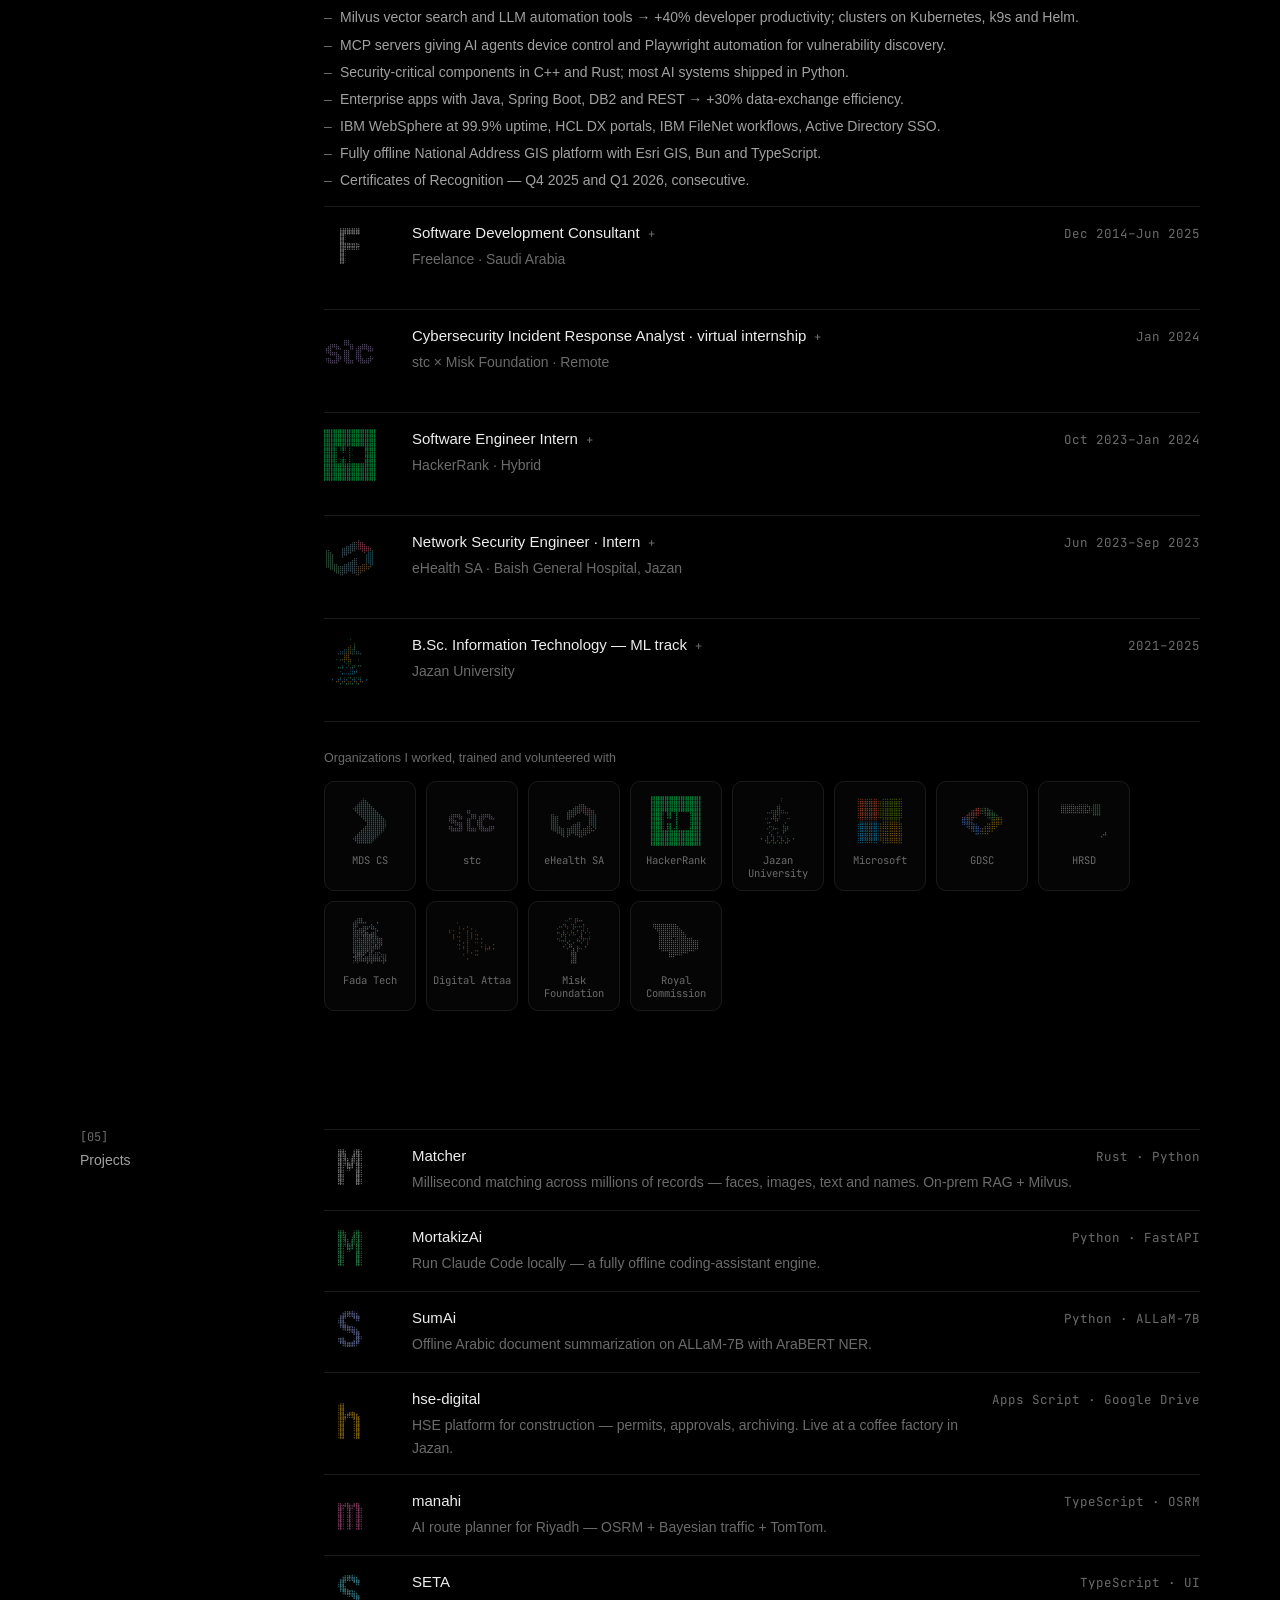
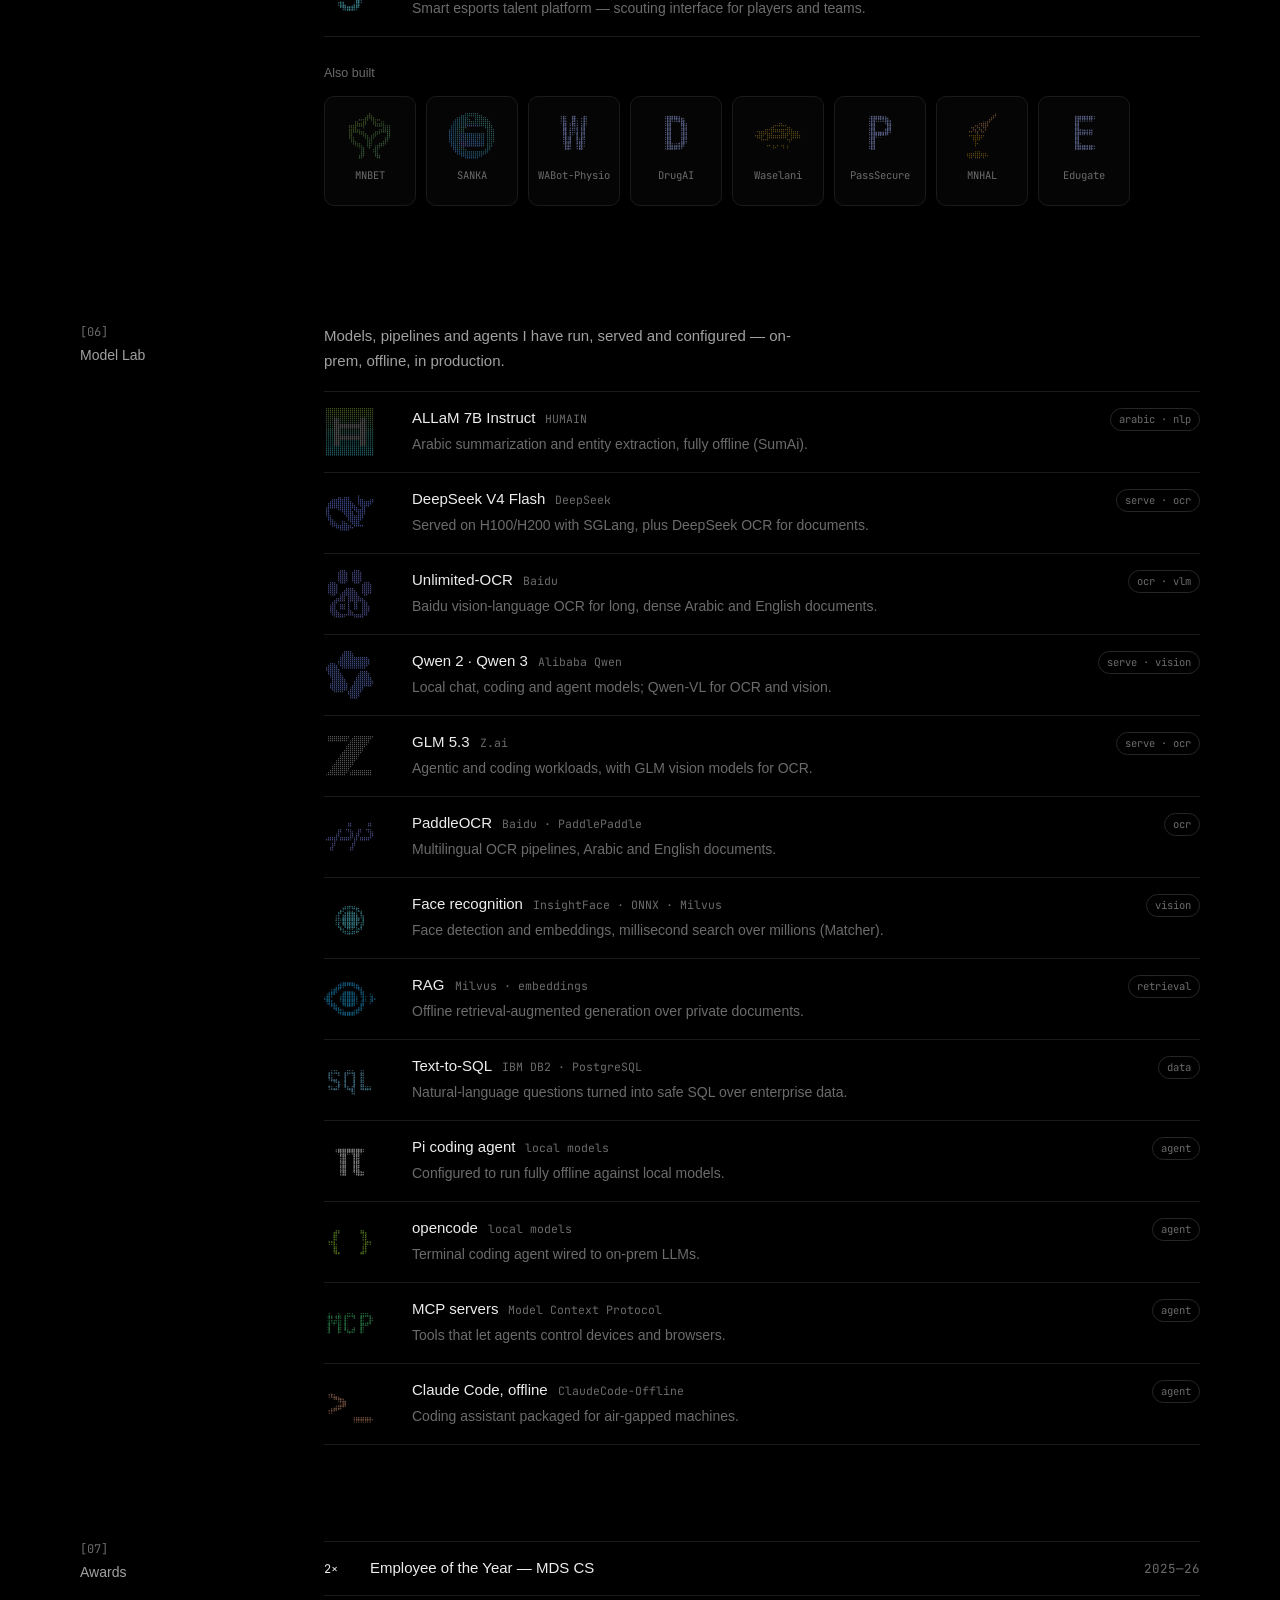
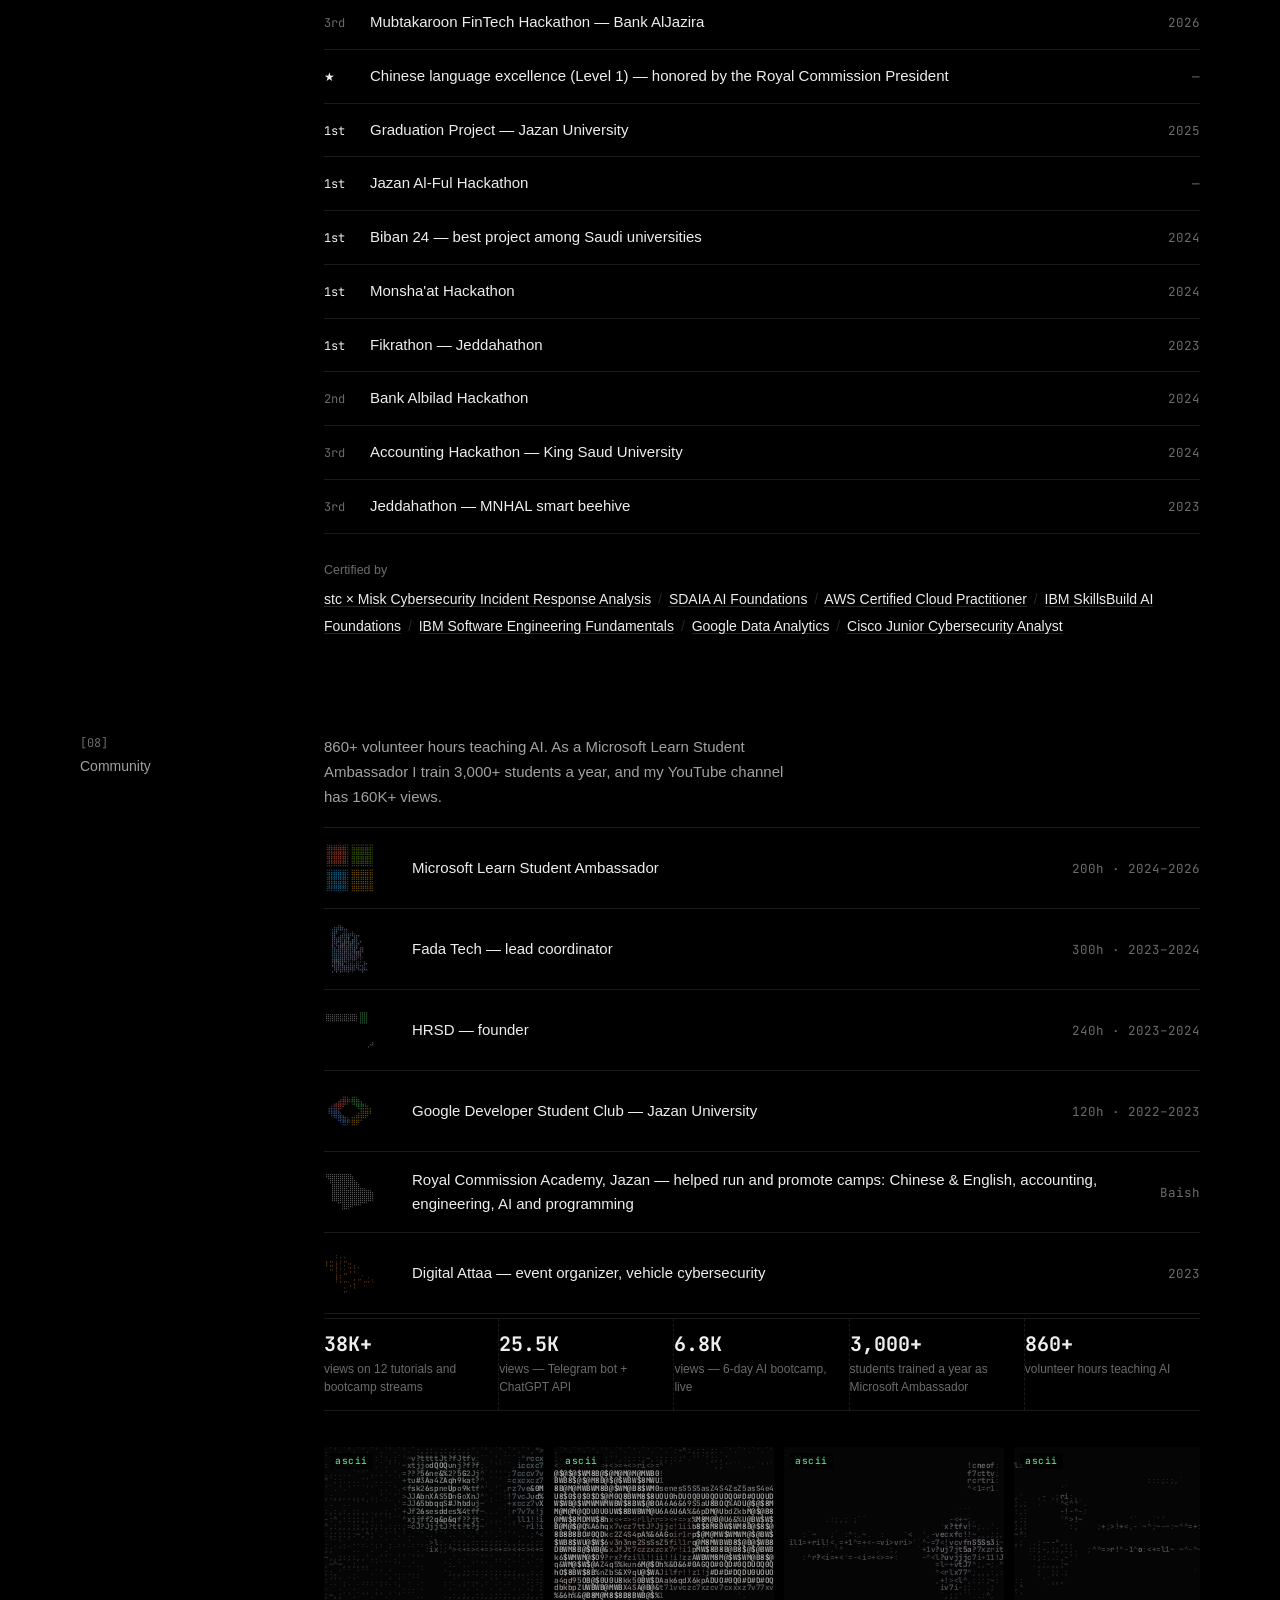
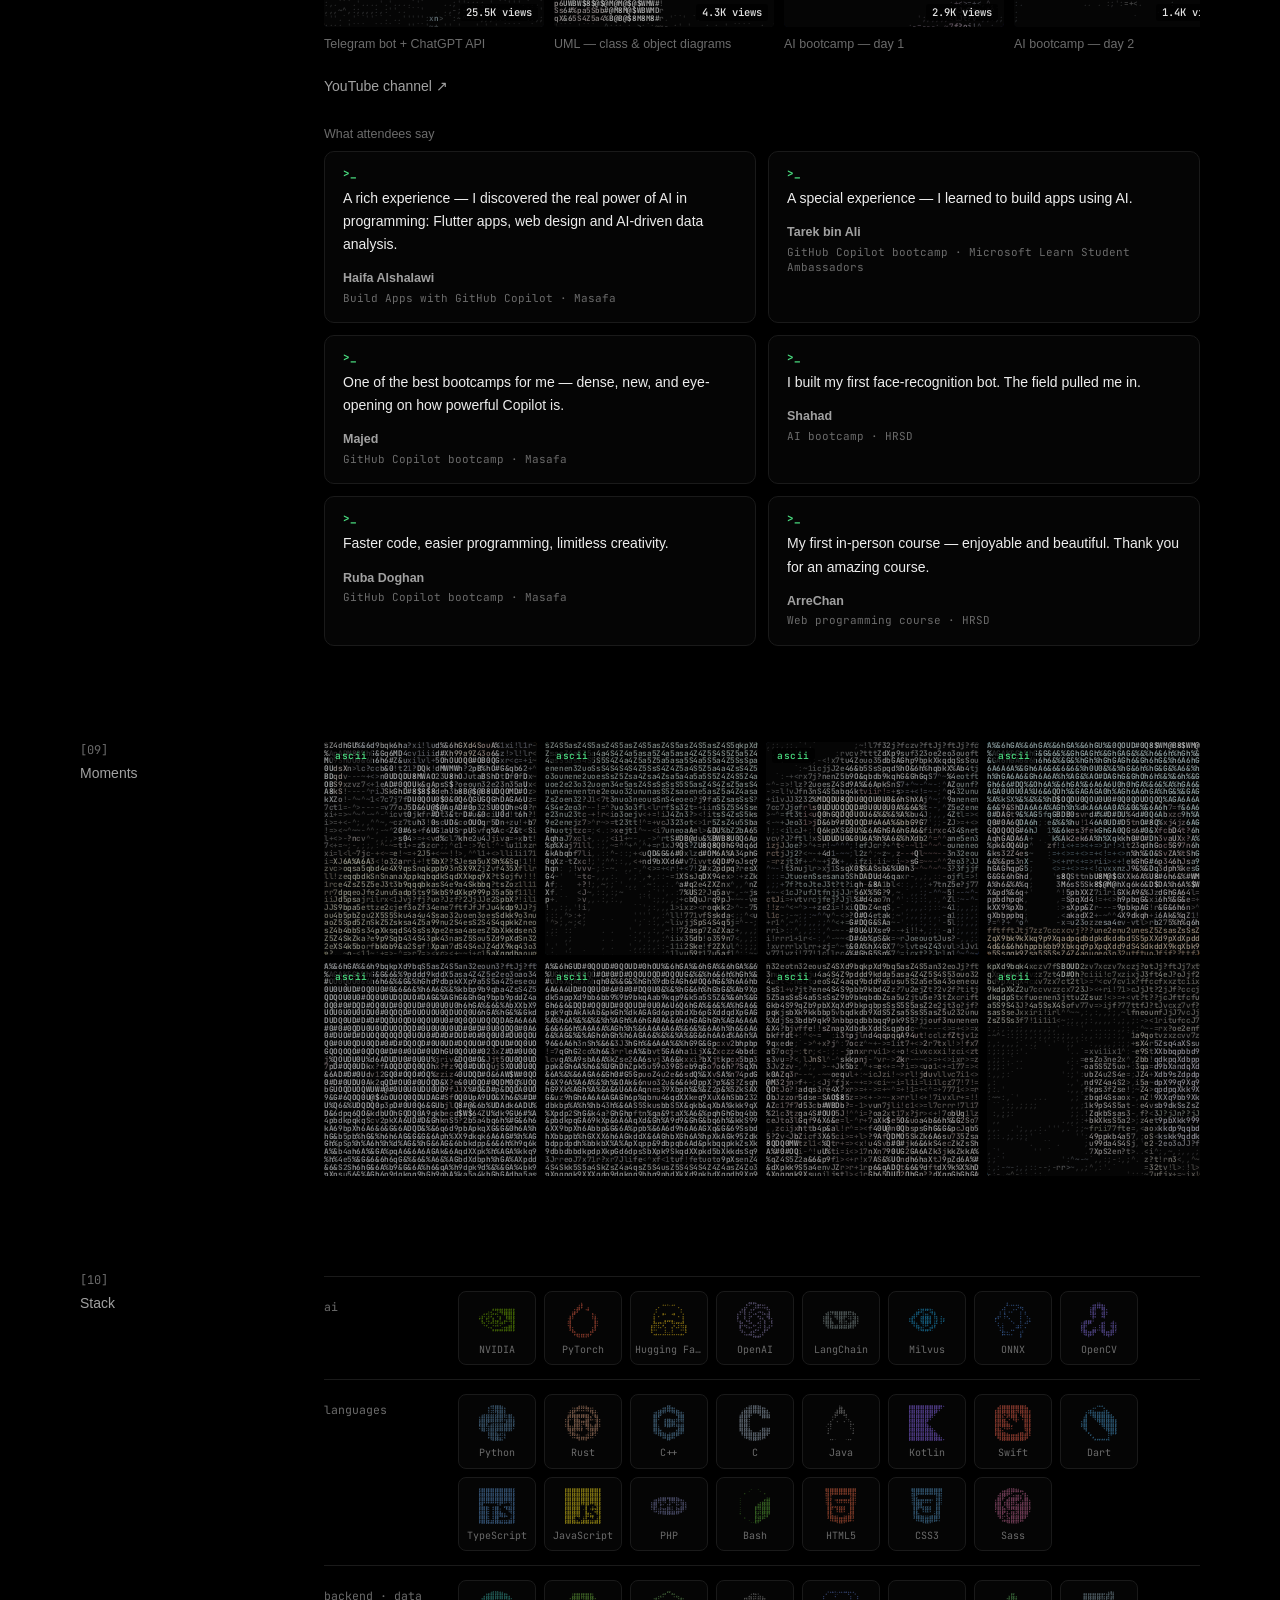
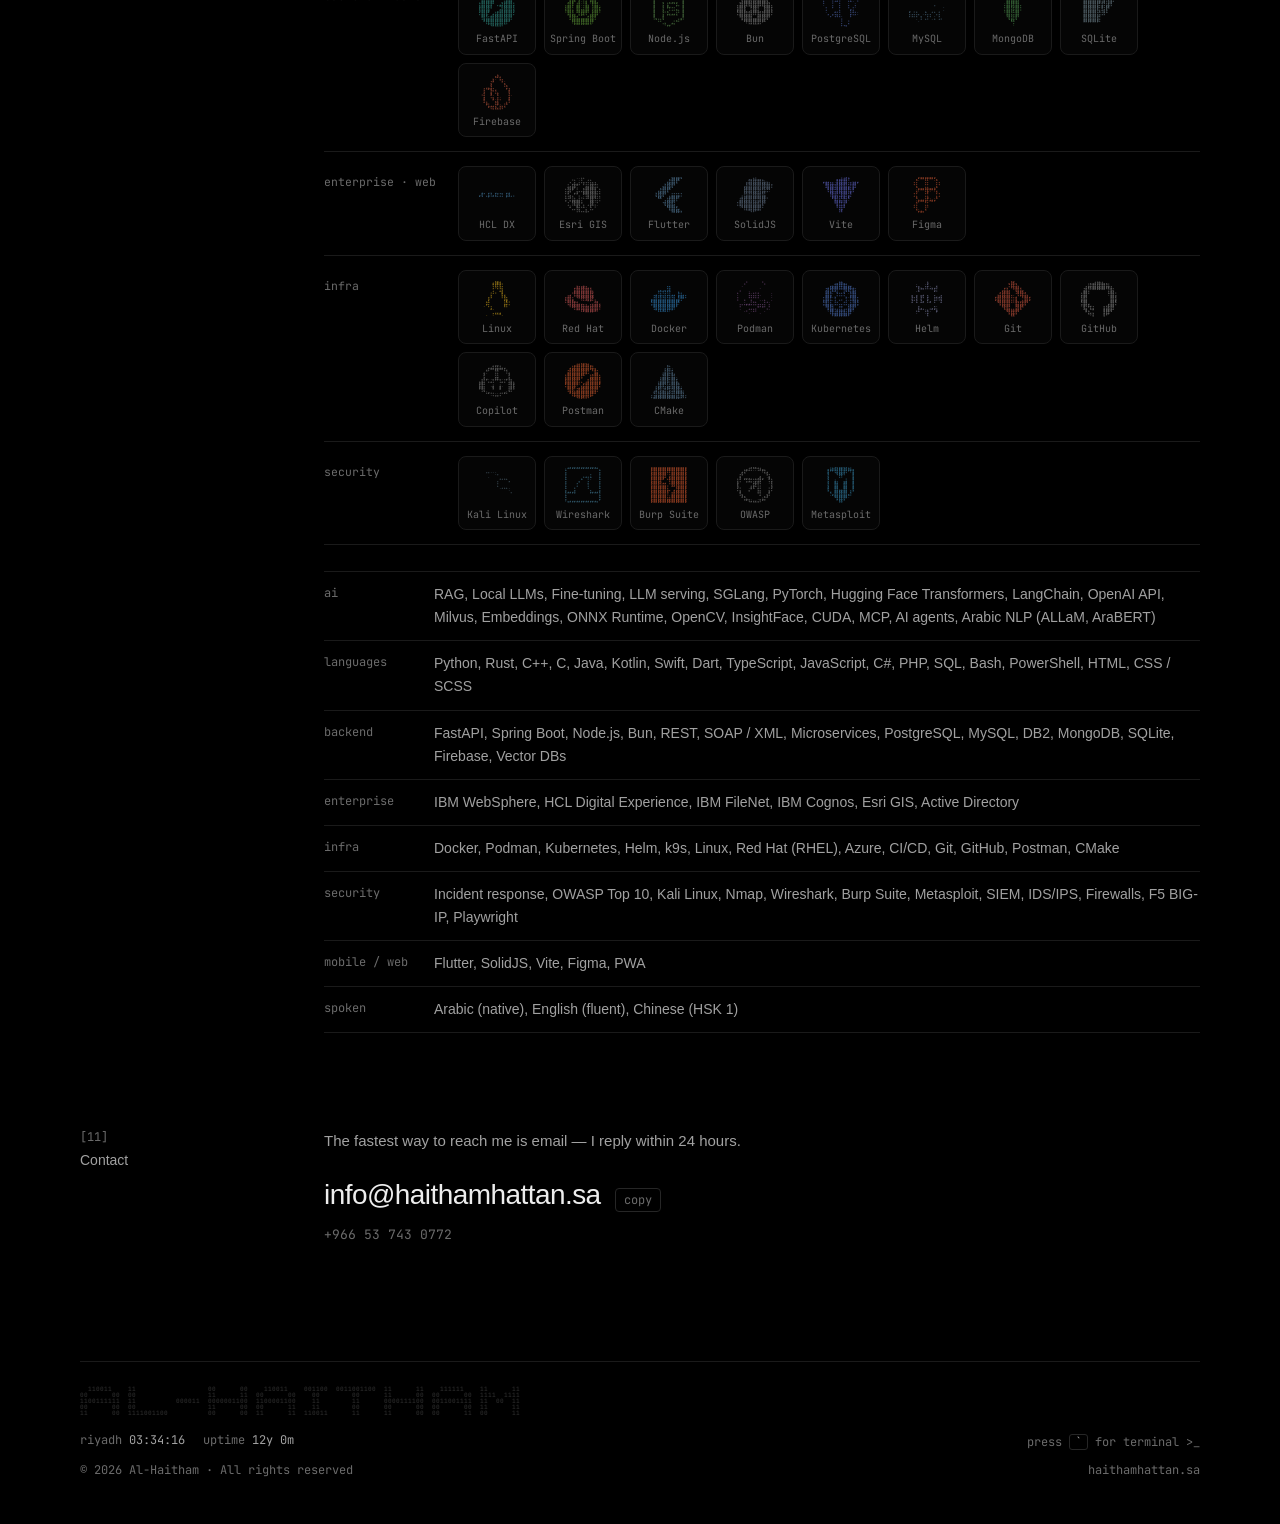
==== commit f628e73c: "Status line: what I am doing now, no employer named" ====
--- a/index.html
+++ b/index.html
@@ -70,7 +70,7 @@
     </script>
 
     <link rel="stylesheet" href="fonts/fonts.css" />
-    <link rel="stylesheet" href="css/site.css?v=129" />
+    <link rel="stylesheet" href="css/site.css?v=130" />
 </head>
 
 <body>
@@ -98,7 +98,7 @@
                     <p class="name-alt" data-i="name.alt">الهَيثم</p>
                     <p class="role" data-i="role">AI Engineer &amp; Full-Stack Software Engineer</p>
                     <p class="lead" data-i="intro"></p>
-                    <p class="status"><i aria-hidden="true"></i><span data-i="status">Building private AI at MDS — recognised two quarters in a row</span></p>
+                    <p class="status"><i aria-hidden="true"></i><span data-i="status">Now: training and serving LLMs on H100/H200 clusters</span></p>
 
                     <nav class="links" aria-label="Links">
                         <a href="mailto:info@haithamhattan.sa">Email</a>
@@ -224,20 +224,20 @@
     </div>
     <div class="lightbox" id="lightbox" hidden><figure><img alt="" /><figcaption></figcaption></figure></div>
 
-    <script src="js/content.js?v=129"></script>
-    <script src="js/eyes-data.js?v=129"></script>
-    <script src="js/ascii.js?v=129"></script>
-    <script src="js/fx.js?v=129"></script>
-    <script src="js/space-icons.js?v=129"></script>
-    <script src="js/glyph.js?v=129"></script>
-    <script src="js/sherlock.js?v=129"></script>
-    <script src="js/flag.js?v=129"></script>
-    <script src="js/ksa-data.js?v=129"></script>
-    <script src="js/map.js?v=129"></script>
-    <script src="js/app.js?v=129"></script>
-    <script src="js/hold.js?v=129"></script>
-    <script src="js/term.js?v=129"></script>
-    <script src="js/guard.js?v=129"></script>
+    <script src="js/content.js?v=130"></script>
+    <script src="js/eyes-data.js?v=130"></script>
+    <script src="js/ascii.js?v=130"></script>
+    <script src="js/fx.js?v=130"></script>
+    <script src="js/space-icons.js?v=130"></script>
+    <script src="js/glyph.js?v=130"></script>
+    <script src="js/sherlock.js?v=130"></script>
+    <script src="js/flag.js?v=130"></script>
+    <script src="js/ksa-data.js?v=130"></script>
+    <script src="js/map.js?v=130"></script>
+    <script src="js/app.js?v=130"></script>
+    <script src="js/hold.js?v=130"></script>
+    <script src="js/term.js?v=130"></script>
+    <script src="js/guard.js?v=130"></script>
 </body>
 
 </html>
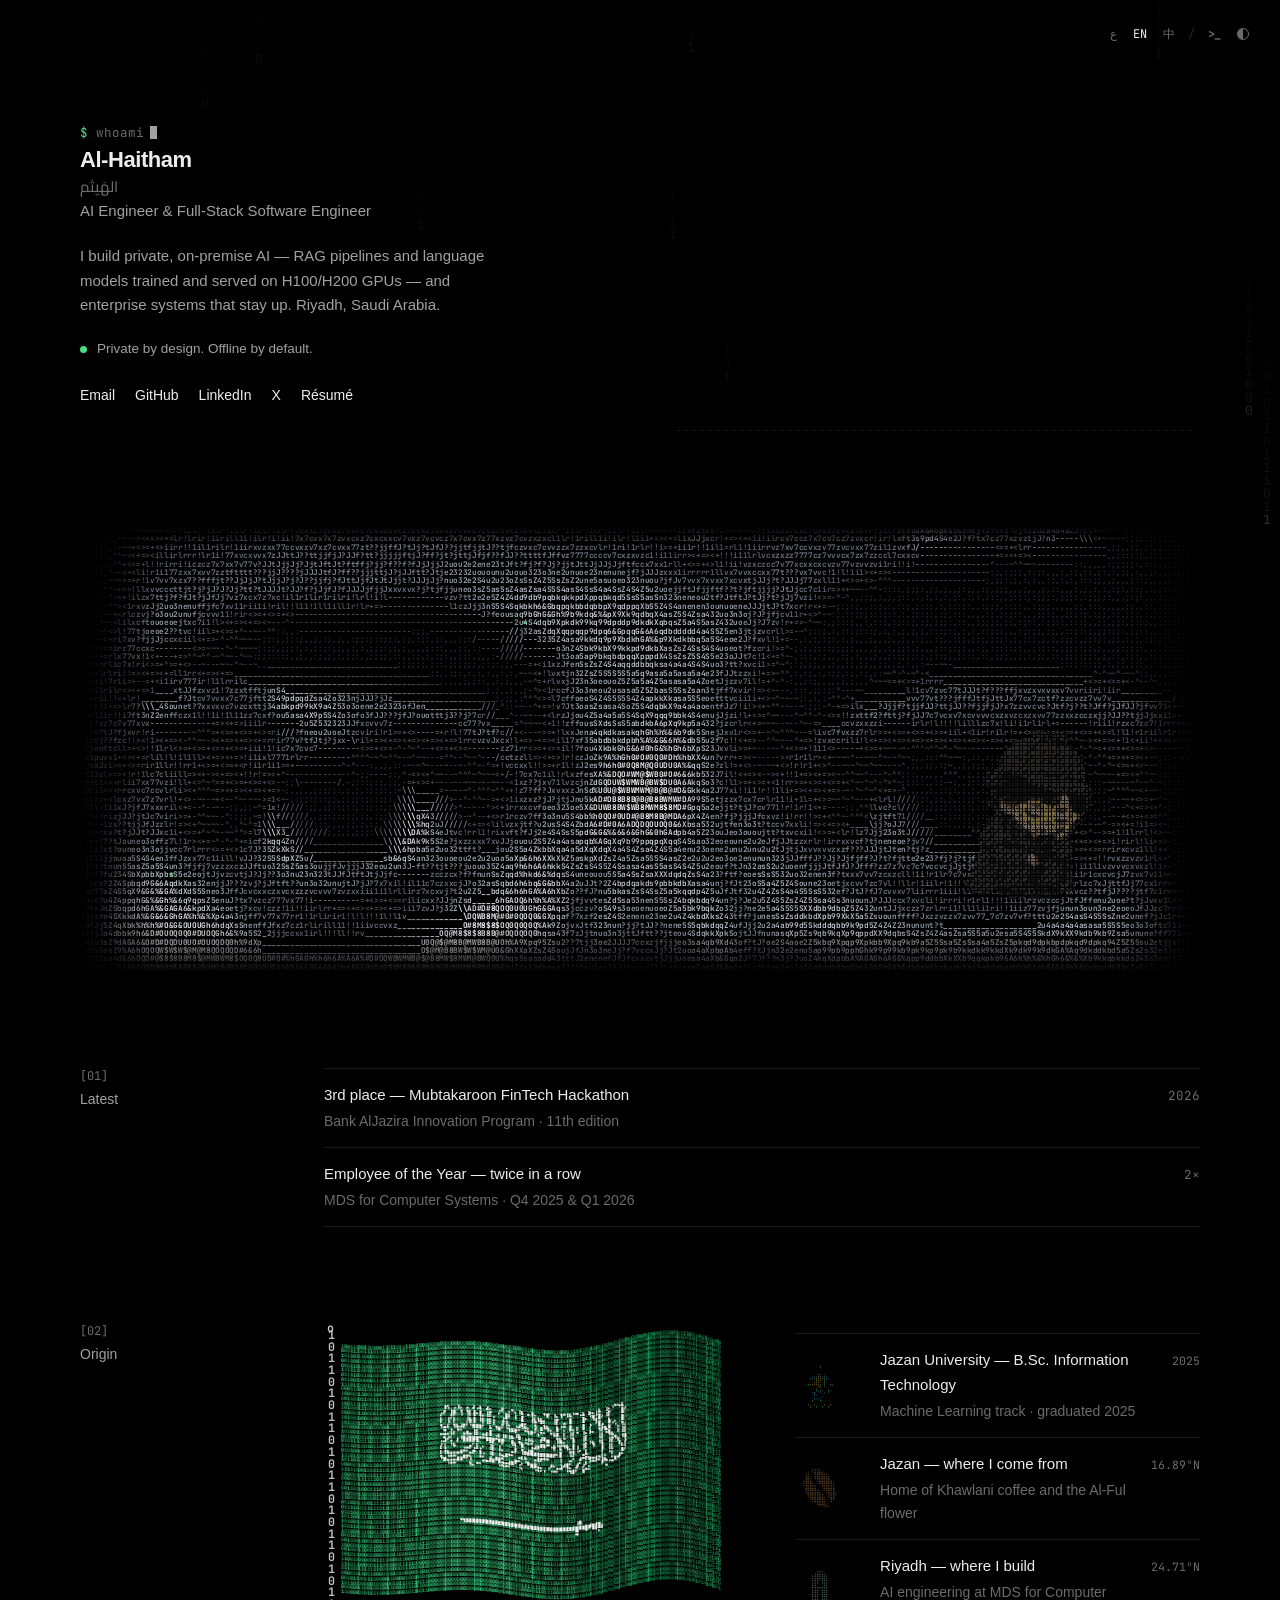
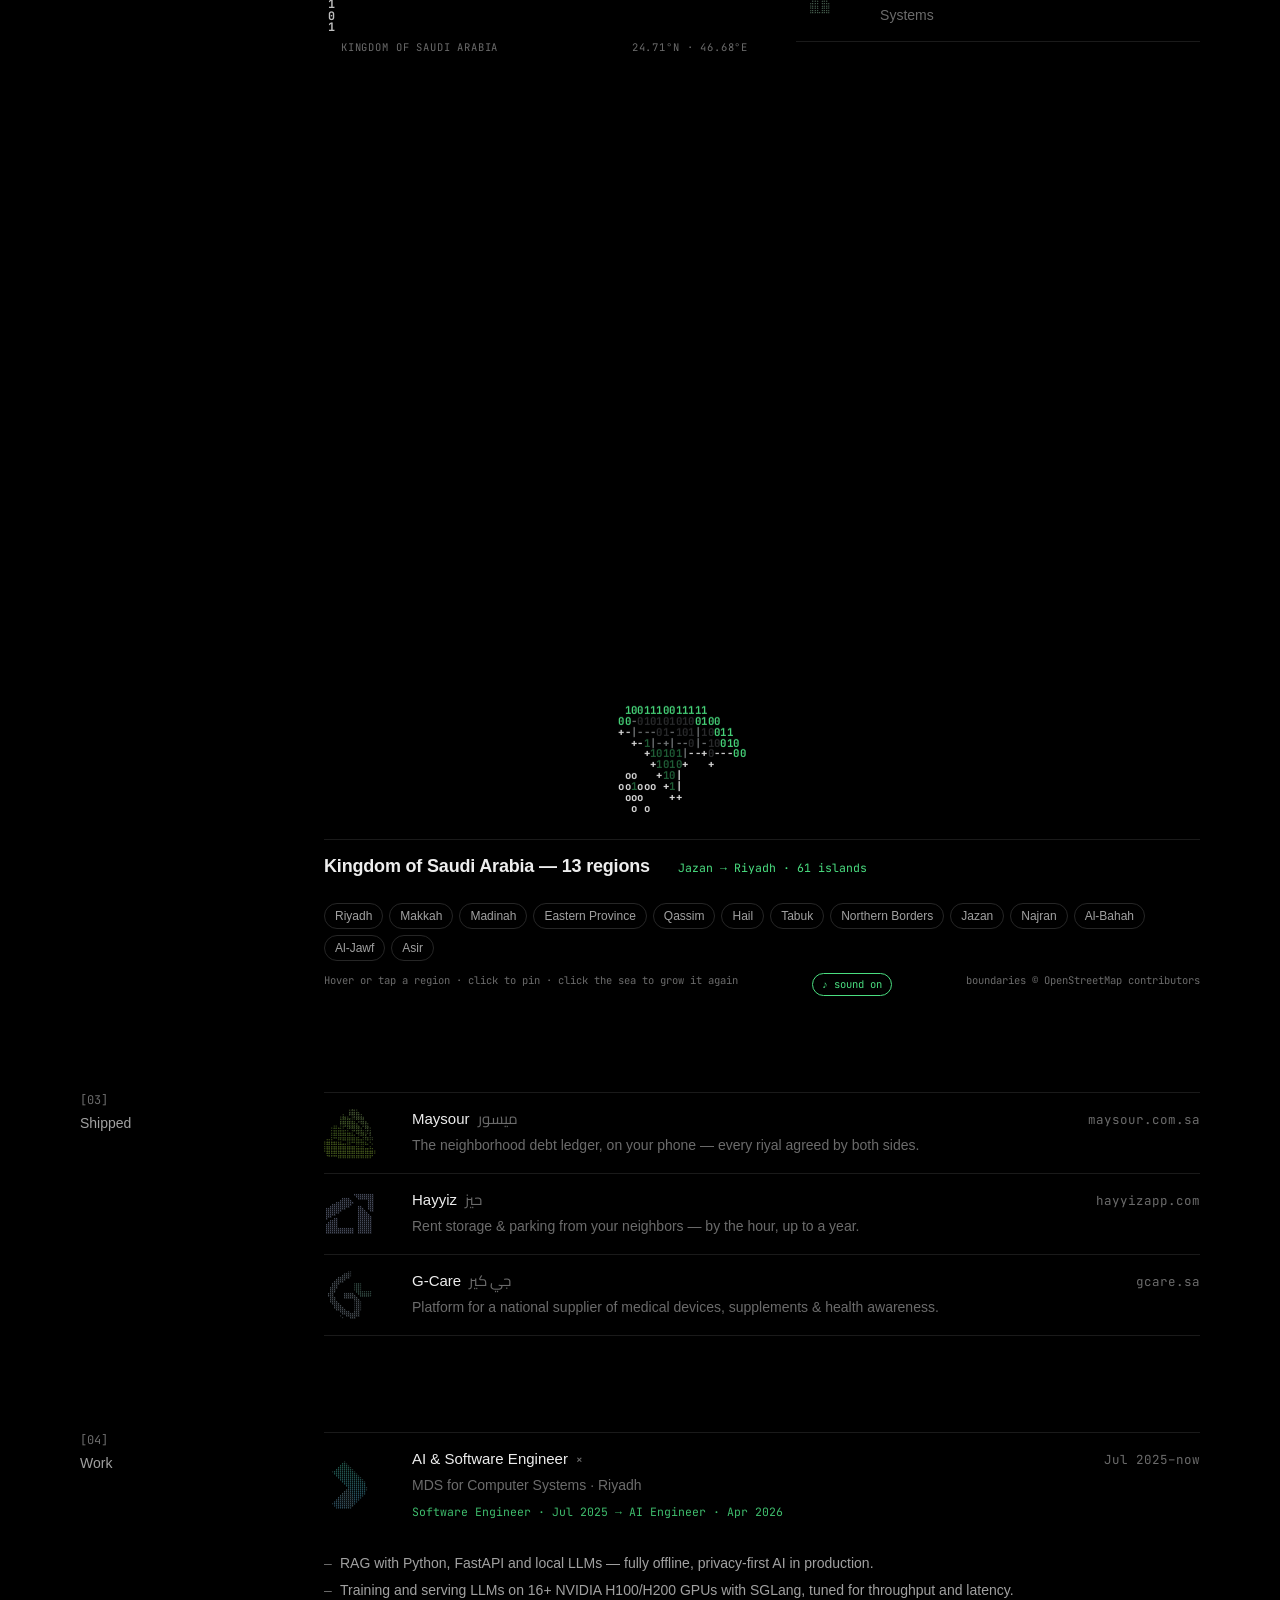
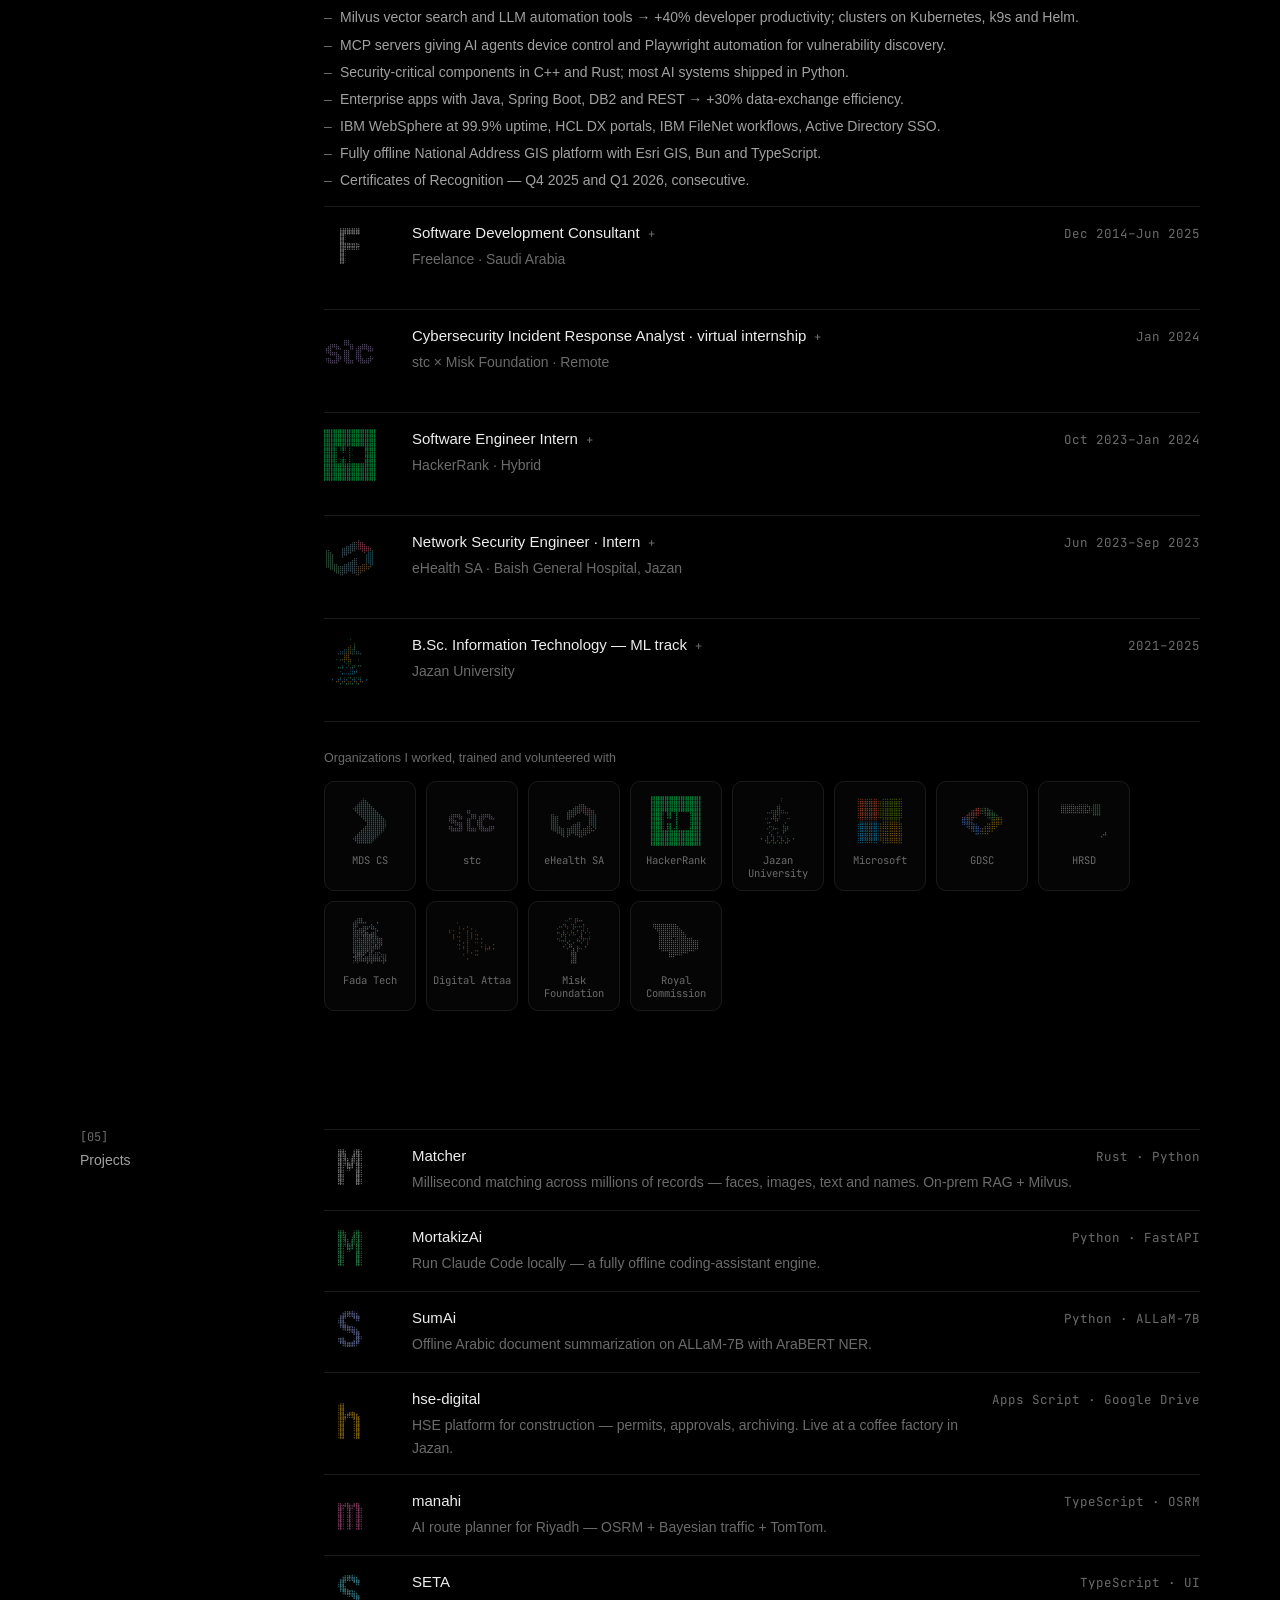
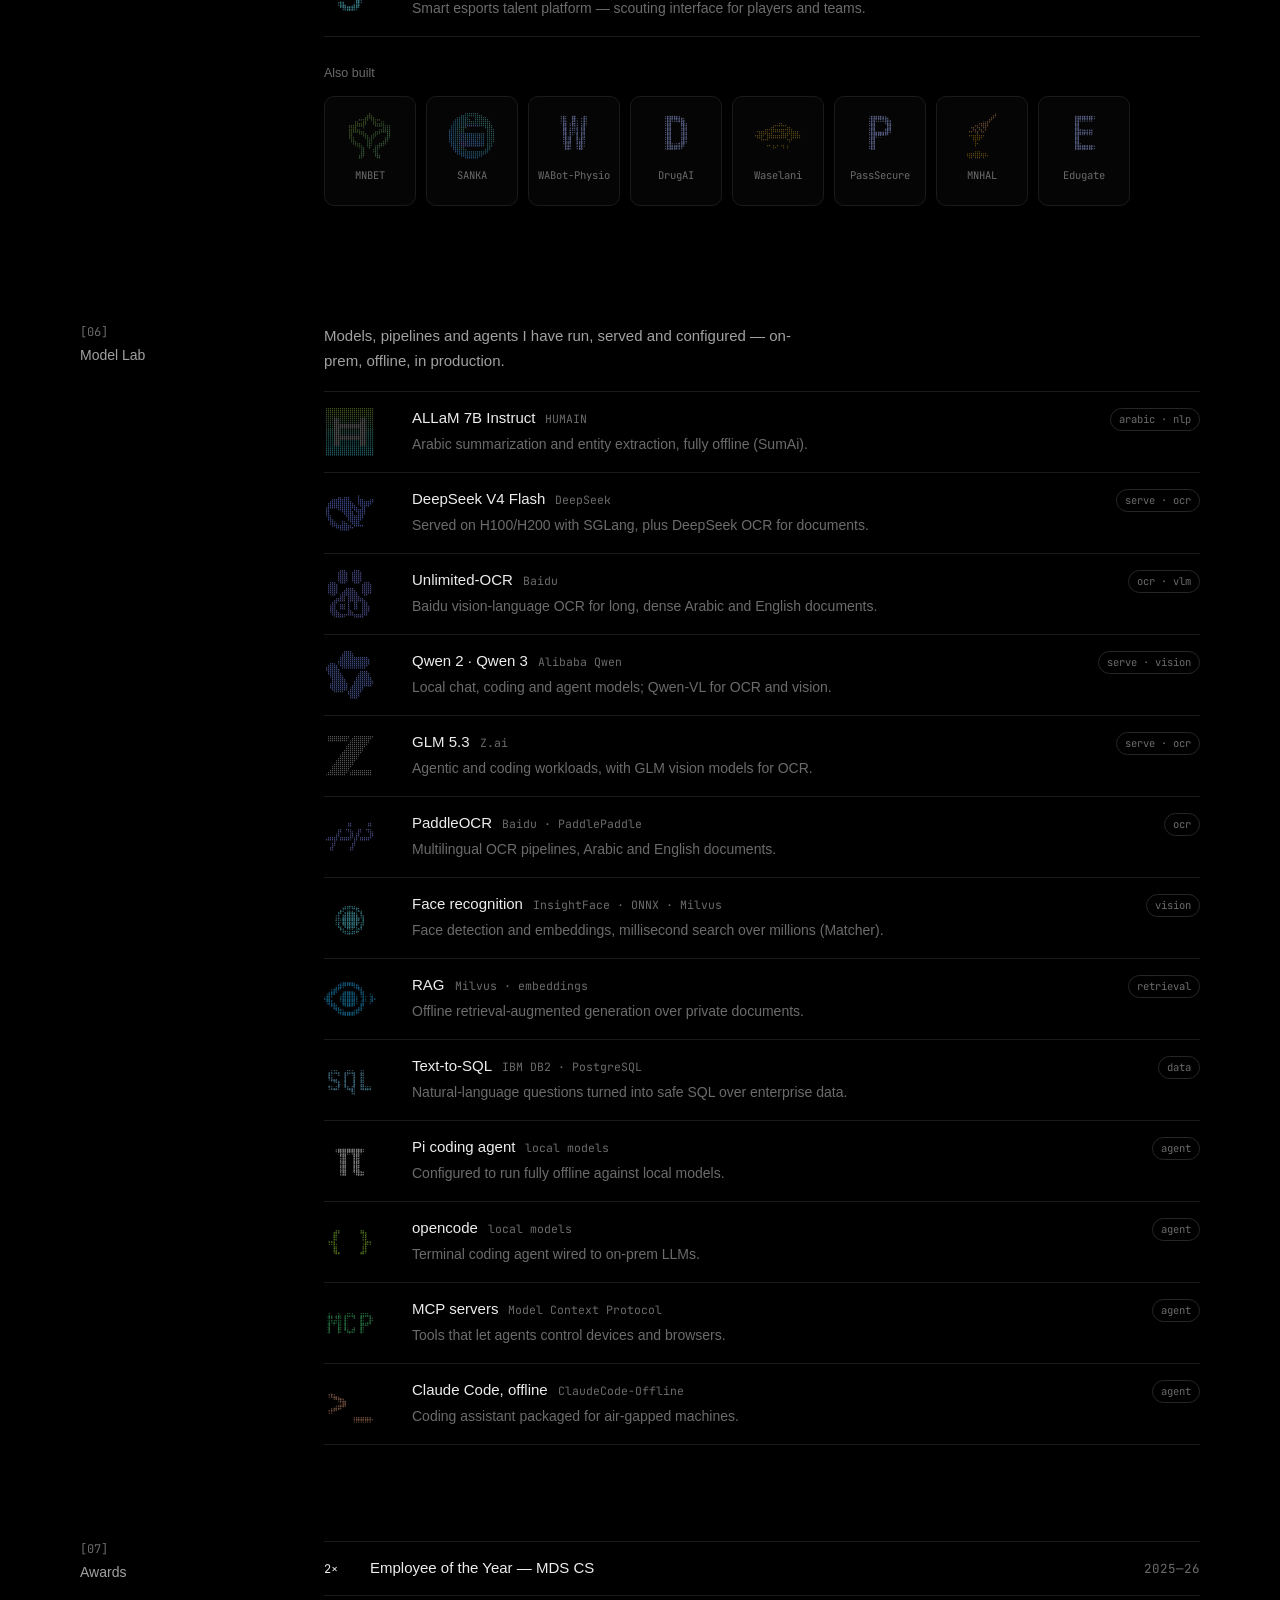
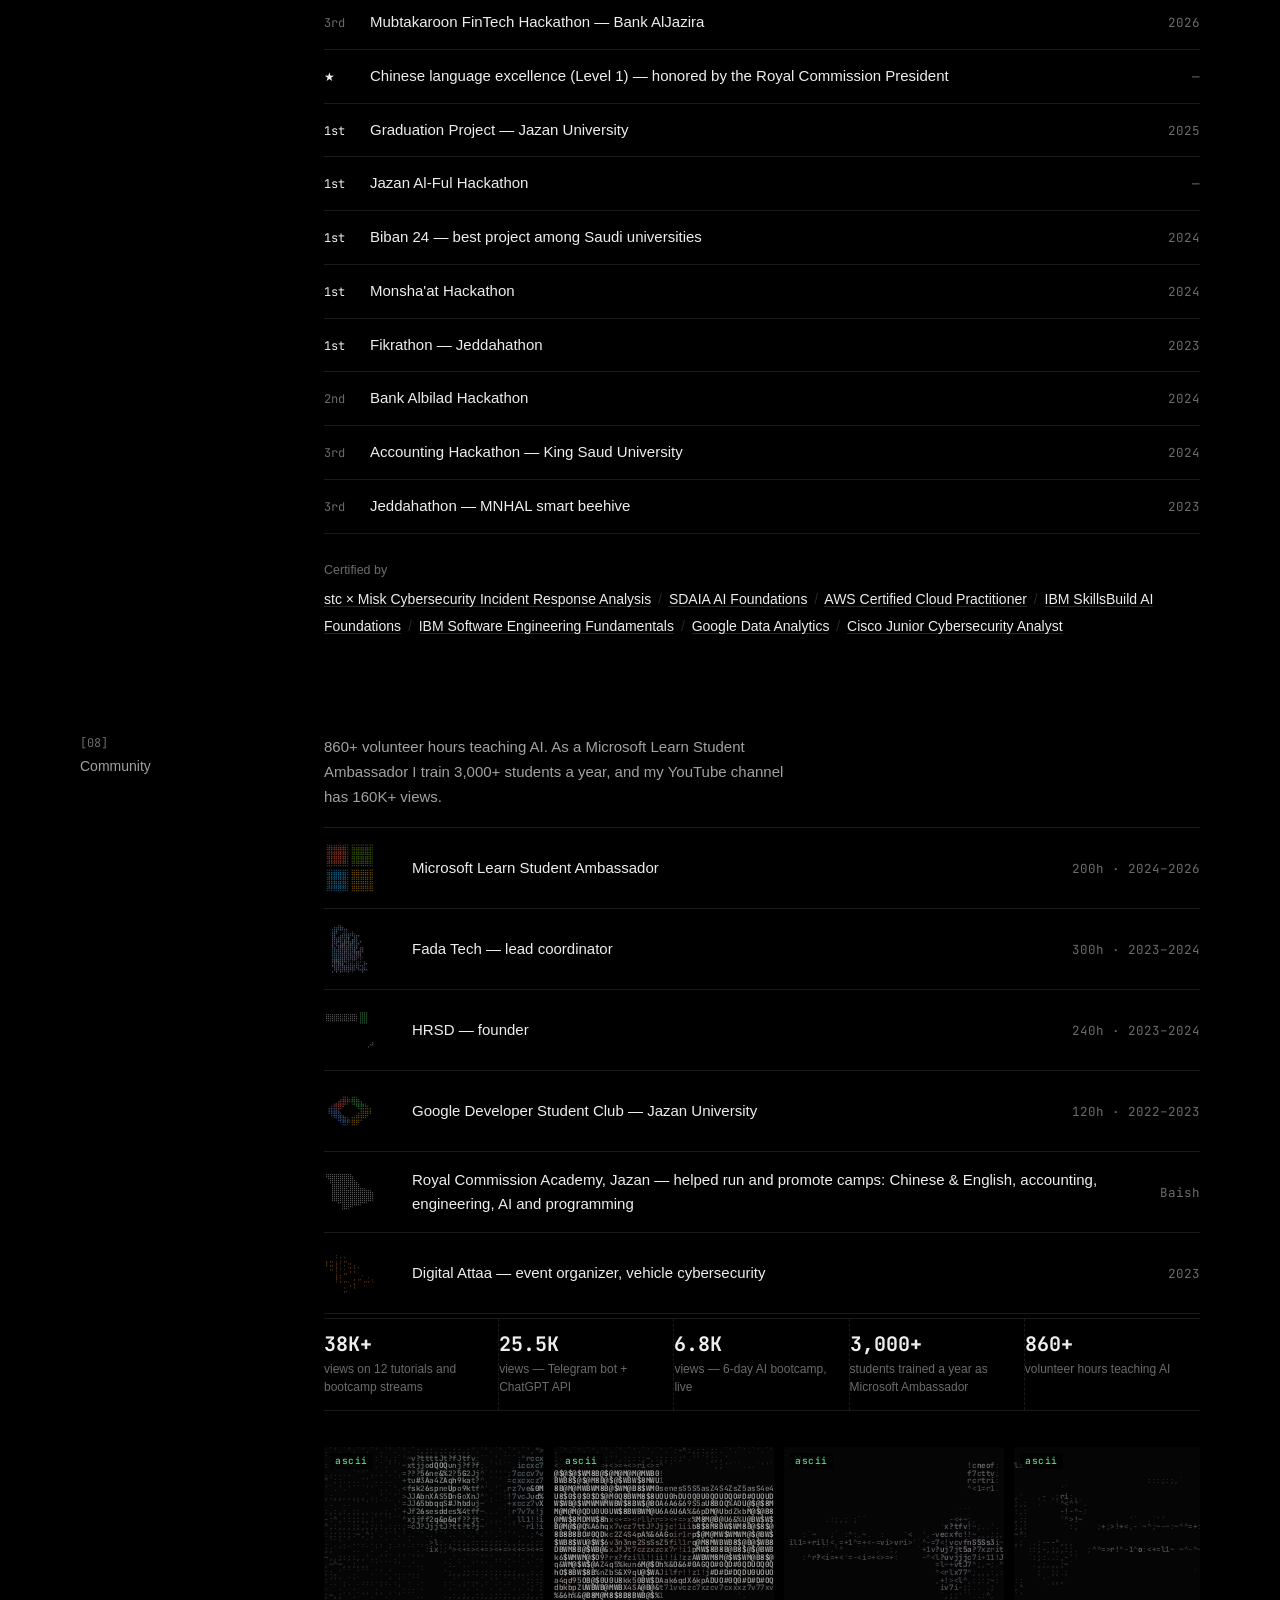
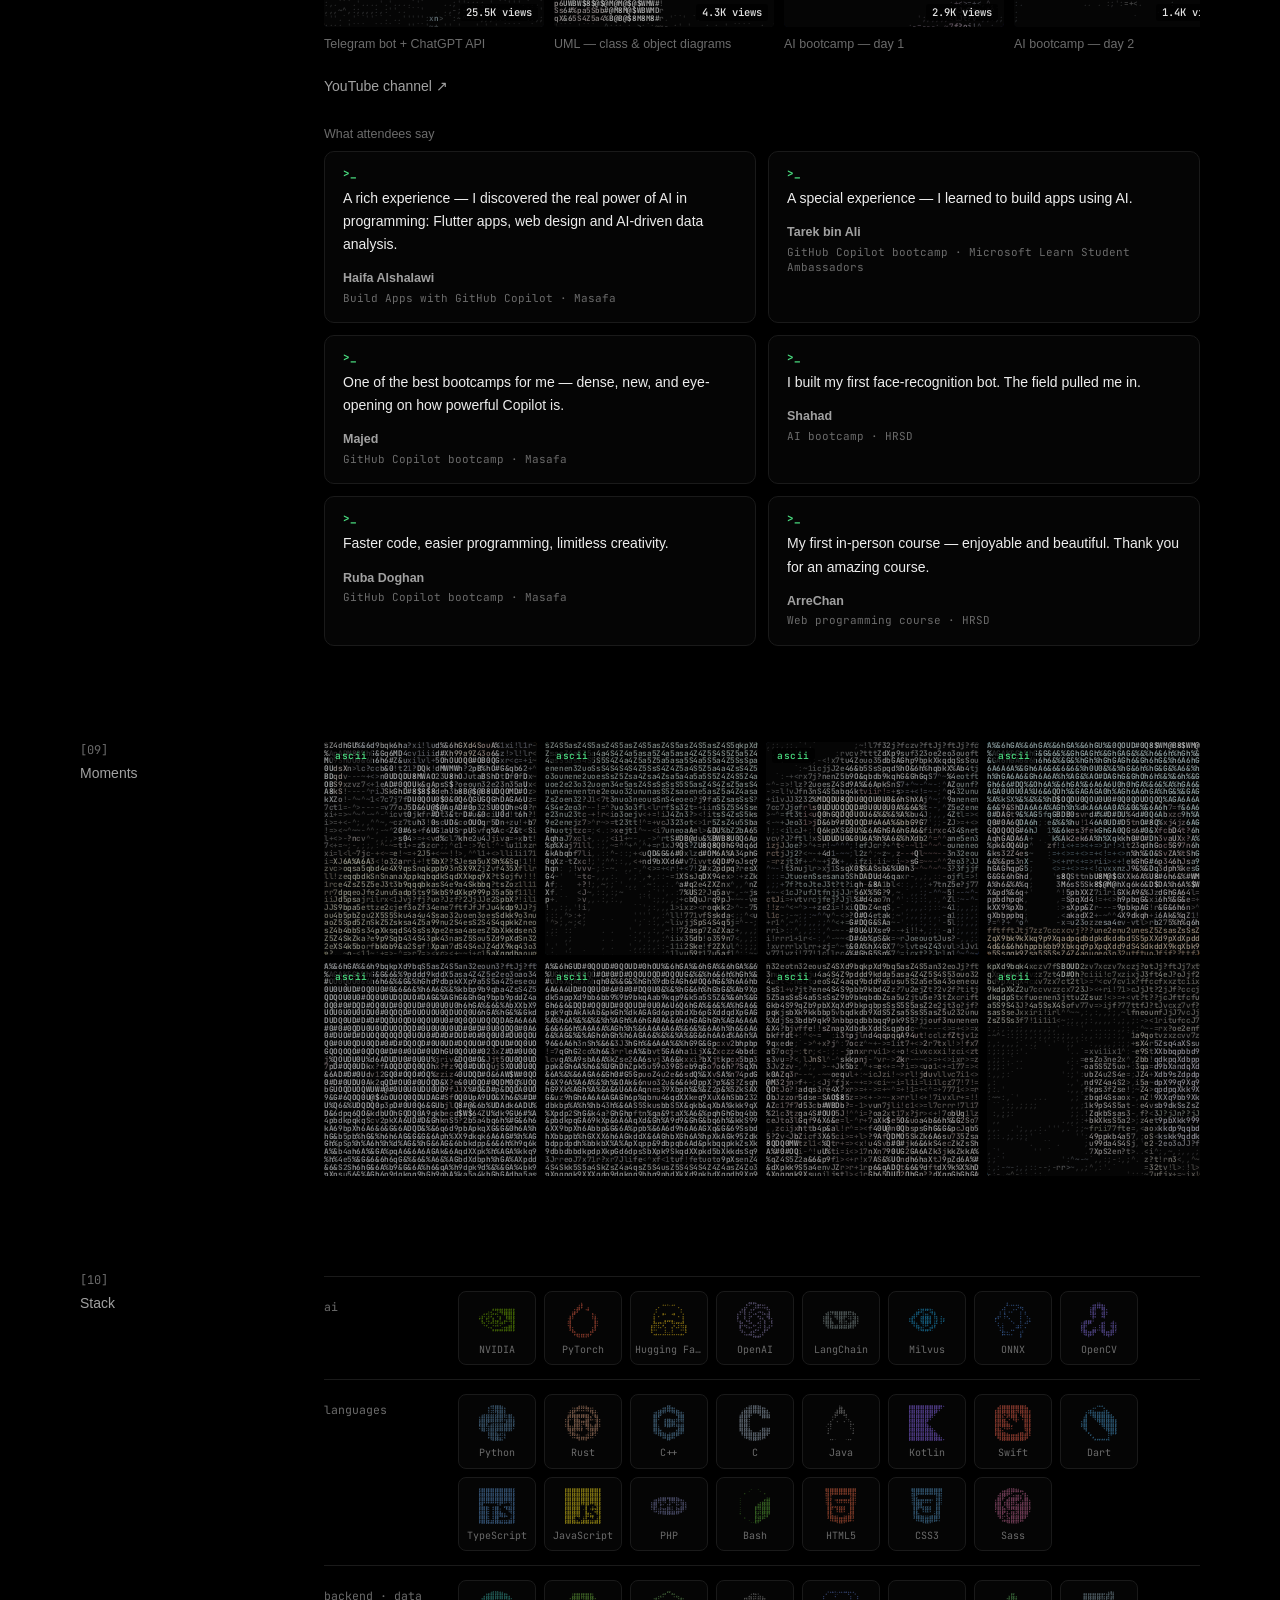
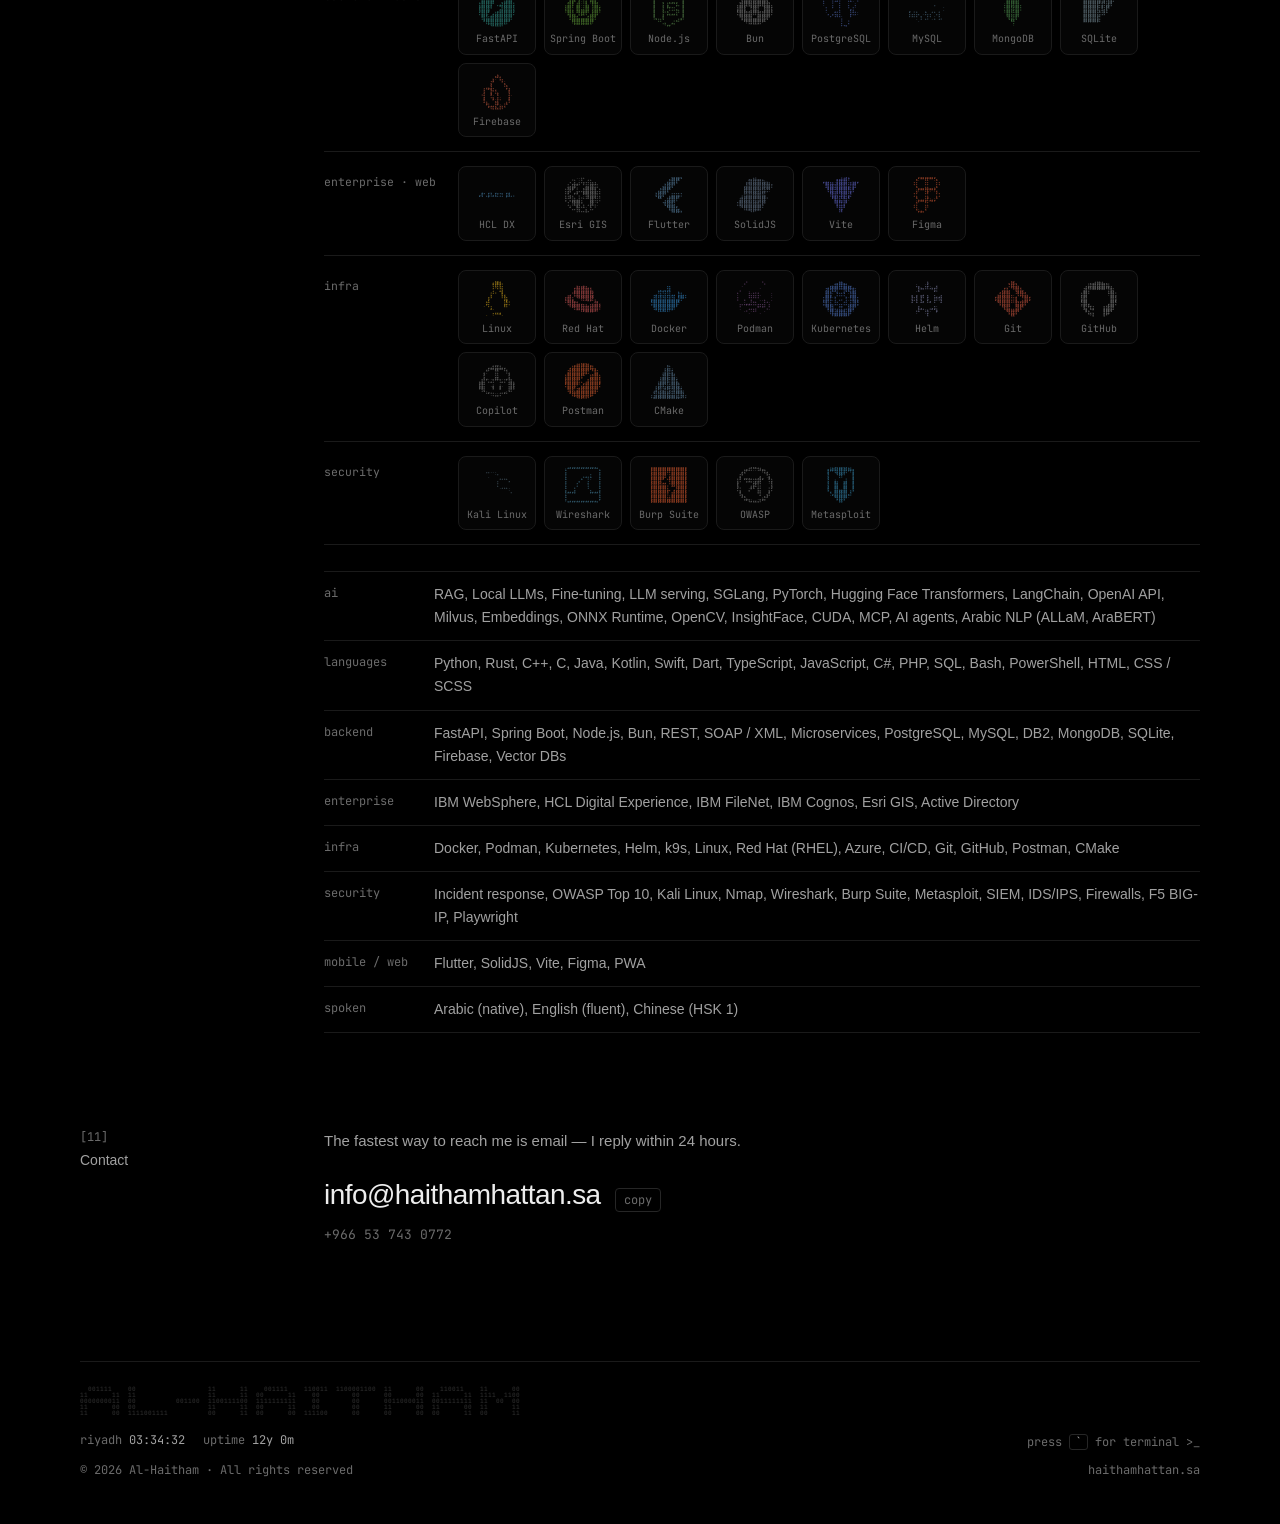
==== commit 0156b02d: "Status line: a principle, not a job status" ====
--- a/index.html
+++ b/index.html
@@ -70,7 +70,7 @@
     </script>
 
     <link rel="stylesheet" href="fonts/fonts.css" />
-    <link rel="stylesheet" href="css/site.css?v=130" />
+    <link rel="stylesheet" href="css/site.css?v=131" />
 </head>
 
 <body>
@@ -98,7 +98,7 @@
                     <p class="name-alt" data-i="name.alt">الهَيثم</p>
                     <p class="role" data-i="role">AI Engineer &amp; Full-Stack Software Engineer</p>
                     <p class="lead" data-i="intro"></p>
-                    <p class="status"><i aria-hidden="true"></i><span data-i="status">Now: training and serving LLMs on H100/H200 clusters</span></p>
+                    <p class="status"><i aria-hidden="true"></i><span data-i="status">Private by design. Offline by default.</span></p>
 
                     <nav class="links" aria-label="Links">
                         <a href="mailto:info@haithamhattan.sa">Email</a>
@@ -224,20 +224,20 @@
     </div>
     <div class="lightbox" id="lightbox" hidden><figure><img alt="" /><figcaption></figcaption></figure></div>
 
-    <script src="js/content.js?v=130"></script>
-    <script src="js/eyes-data.js?v=130"></script>
-    <script src="js/ascii.js?v=130"></script>
-    <script src="js/fx.js?v=130"></script>
-    <script src="js/space-icons.js?v=130"></script>
-    <script src="js/glyph.js?v=130"></script>
-    <script src="js/sherlock.js?v=130"></script>
-    <script src="js/flag.js?v=130"></script>
-    <script src="js/ksa-data.js?v=130"></script>
-    <script src="js/map.js?v=130"></script>
-    <script src="js/app.js?v=130"></script>
-    <script src="js/hold.js?v=130"></script>
-    <script src="js/term.js?v=130"></script>
-    <script src="js/guard.js?v=130"></script>
+    <script src="js/content.js?v=131"></script>
+    <script src="js/eyes-data.js?v=131"></script>
+    <script src="js/ascii.js?v=131"></script>
+    <script src="js/fx.js?v=131"></script>
+    <script src="js/space-icons.js?v=131"></script>
+    <script src="js/glyph.js?v=131"></script>
+    <script src="js/sherlock.js?v=131"></script>
+    <script src="js/flag.js?v=131"></script>
+    <script src="js/ksa-data.js?v=131"></script>
+    <script src="js/map.js?v=131"></script>
+    <script src="js/app.js?v=131"></script>
+    <script src="js/hold.js?v=131"></script>
+    <script src="js/term.js?v=131"></script>
+    <script src="js/guard.js?v=131"></script>
 </body>
 
 </html>
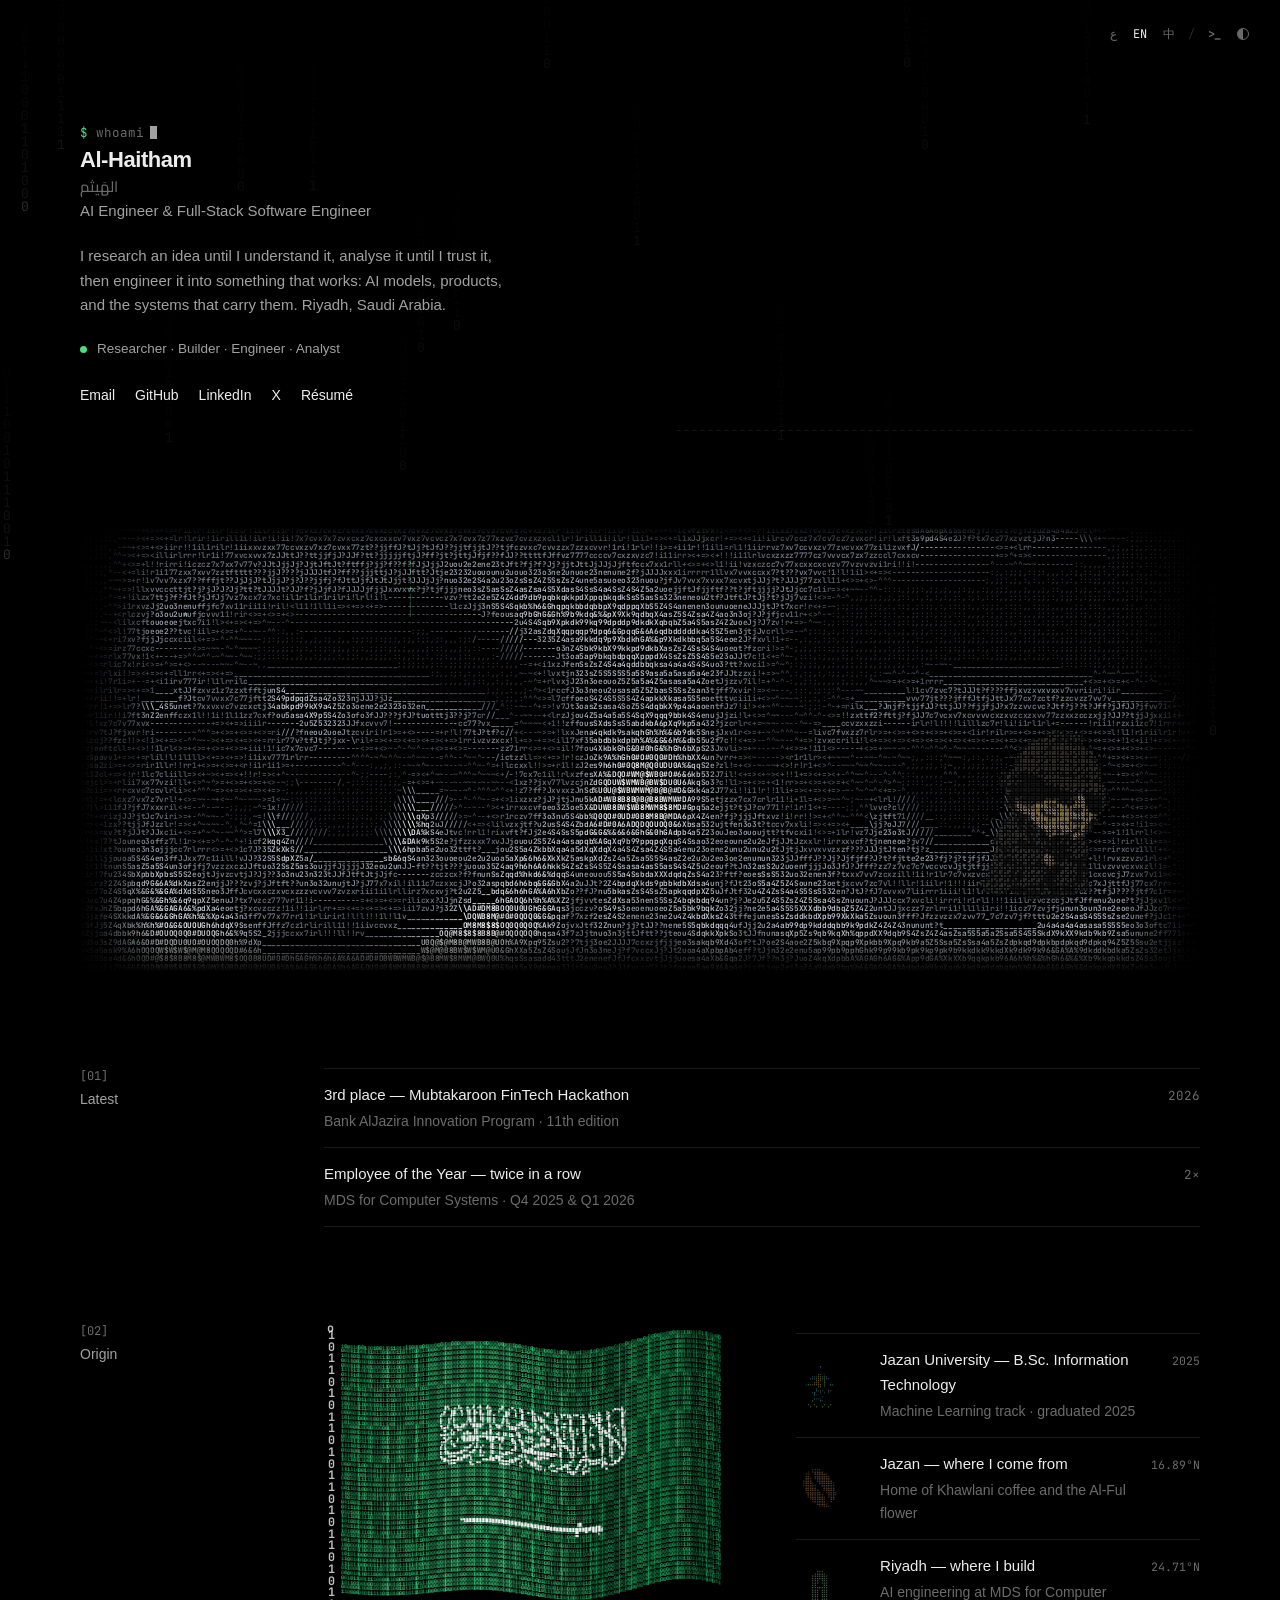
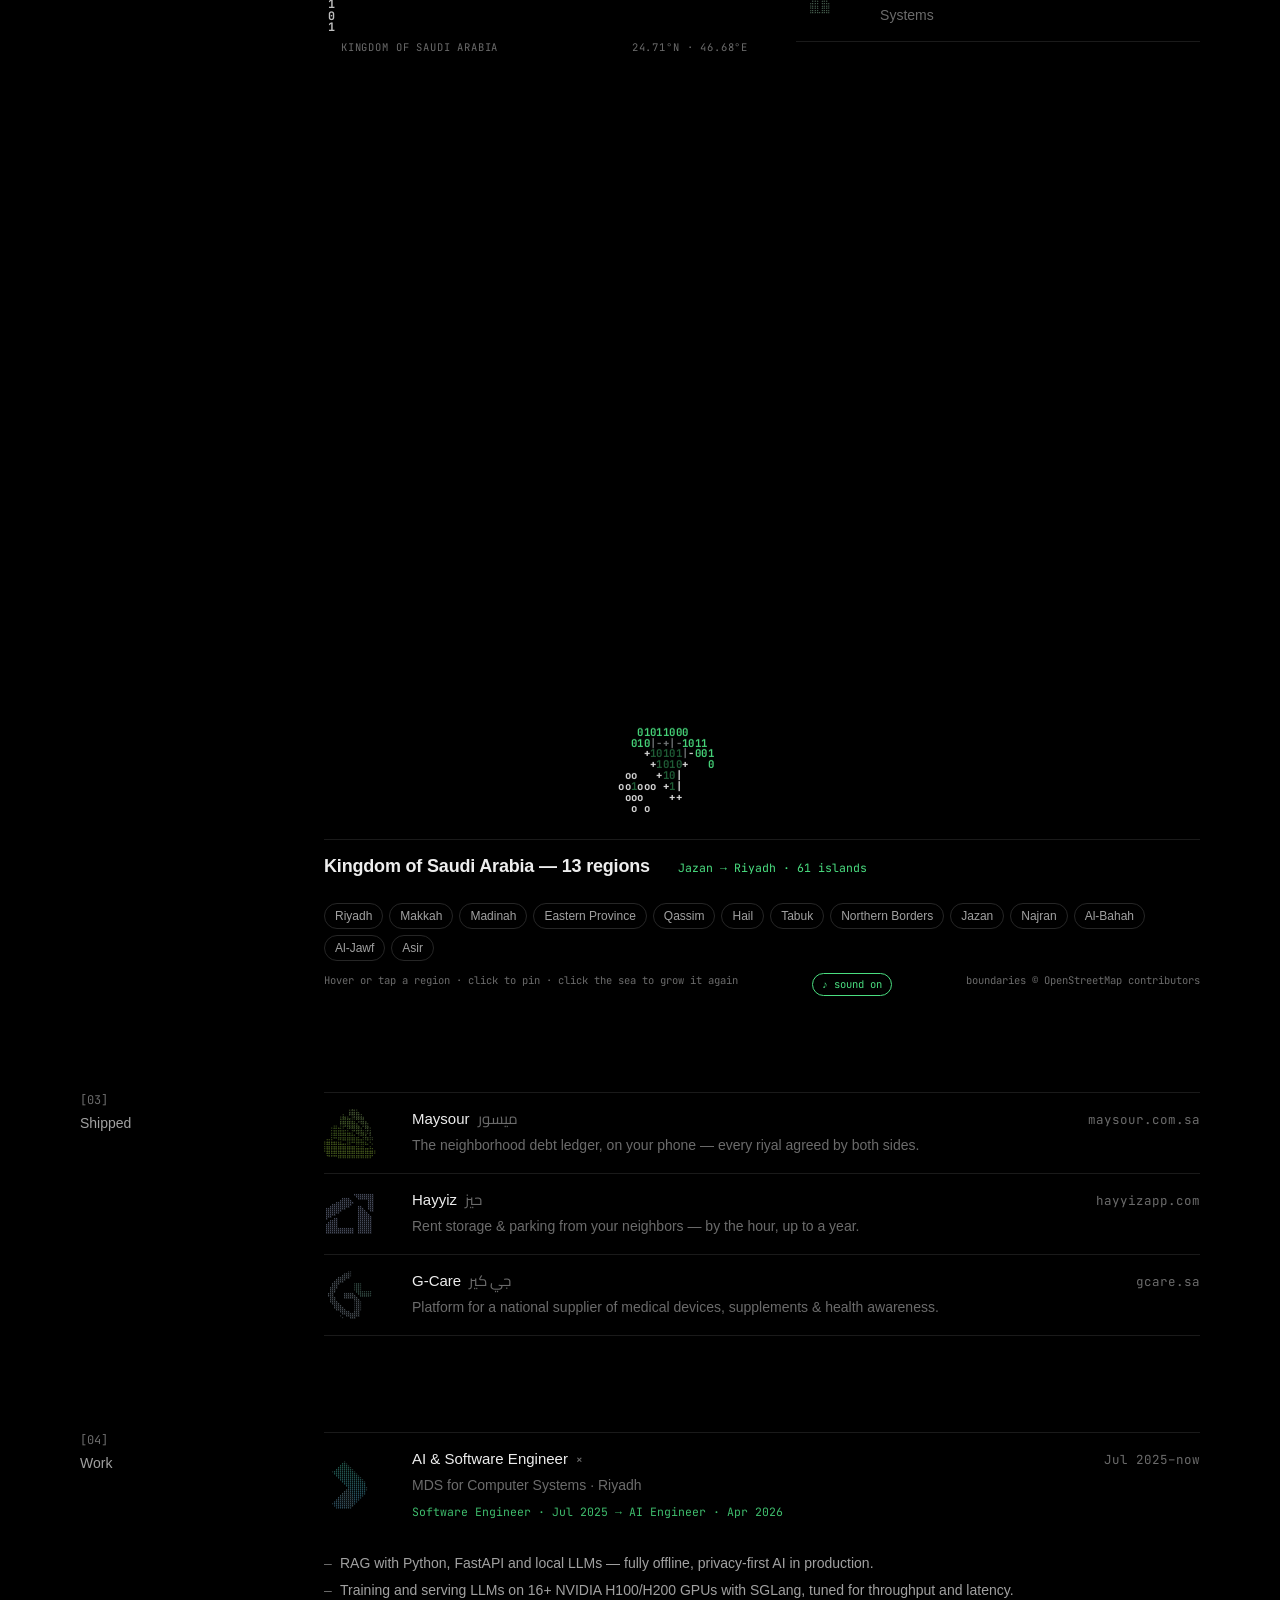
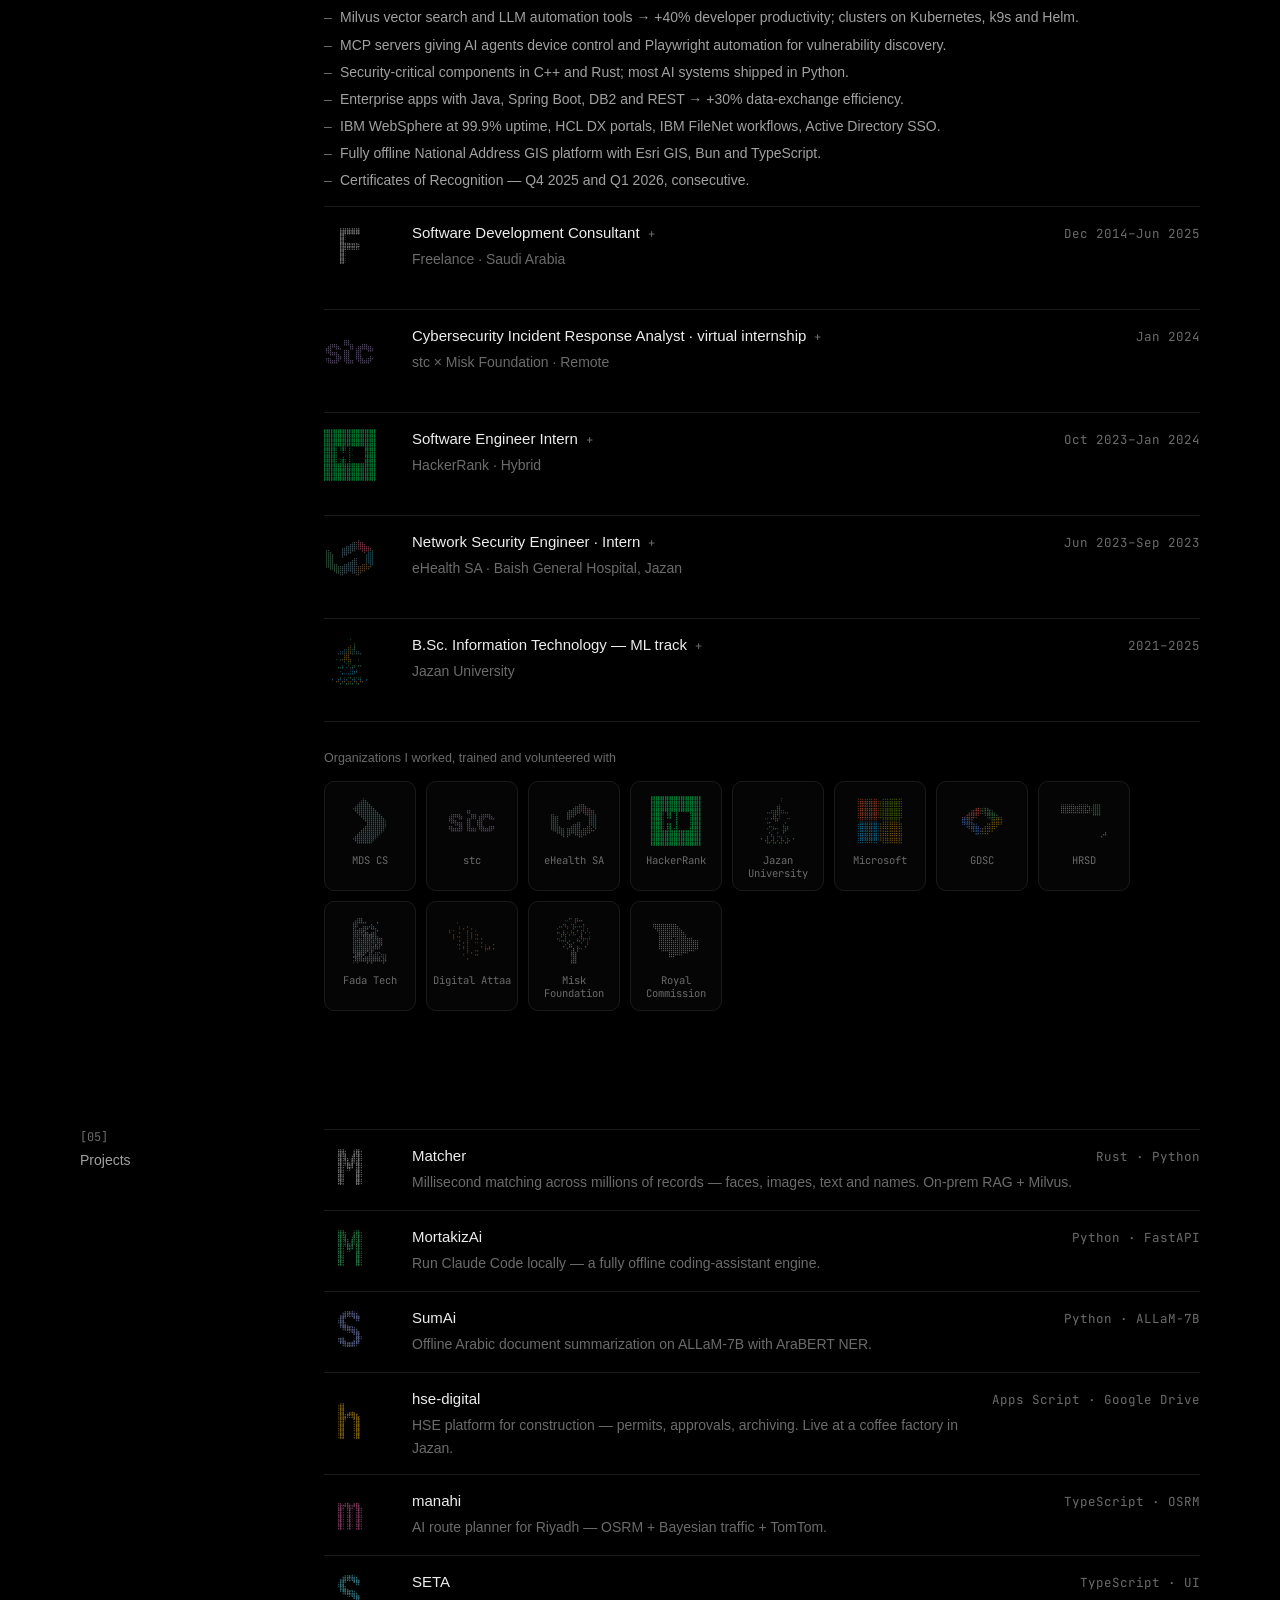
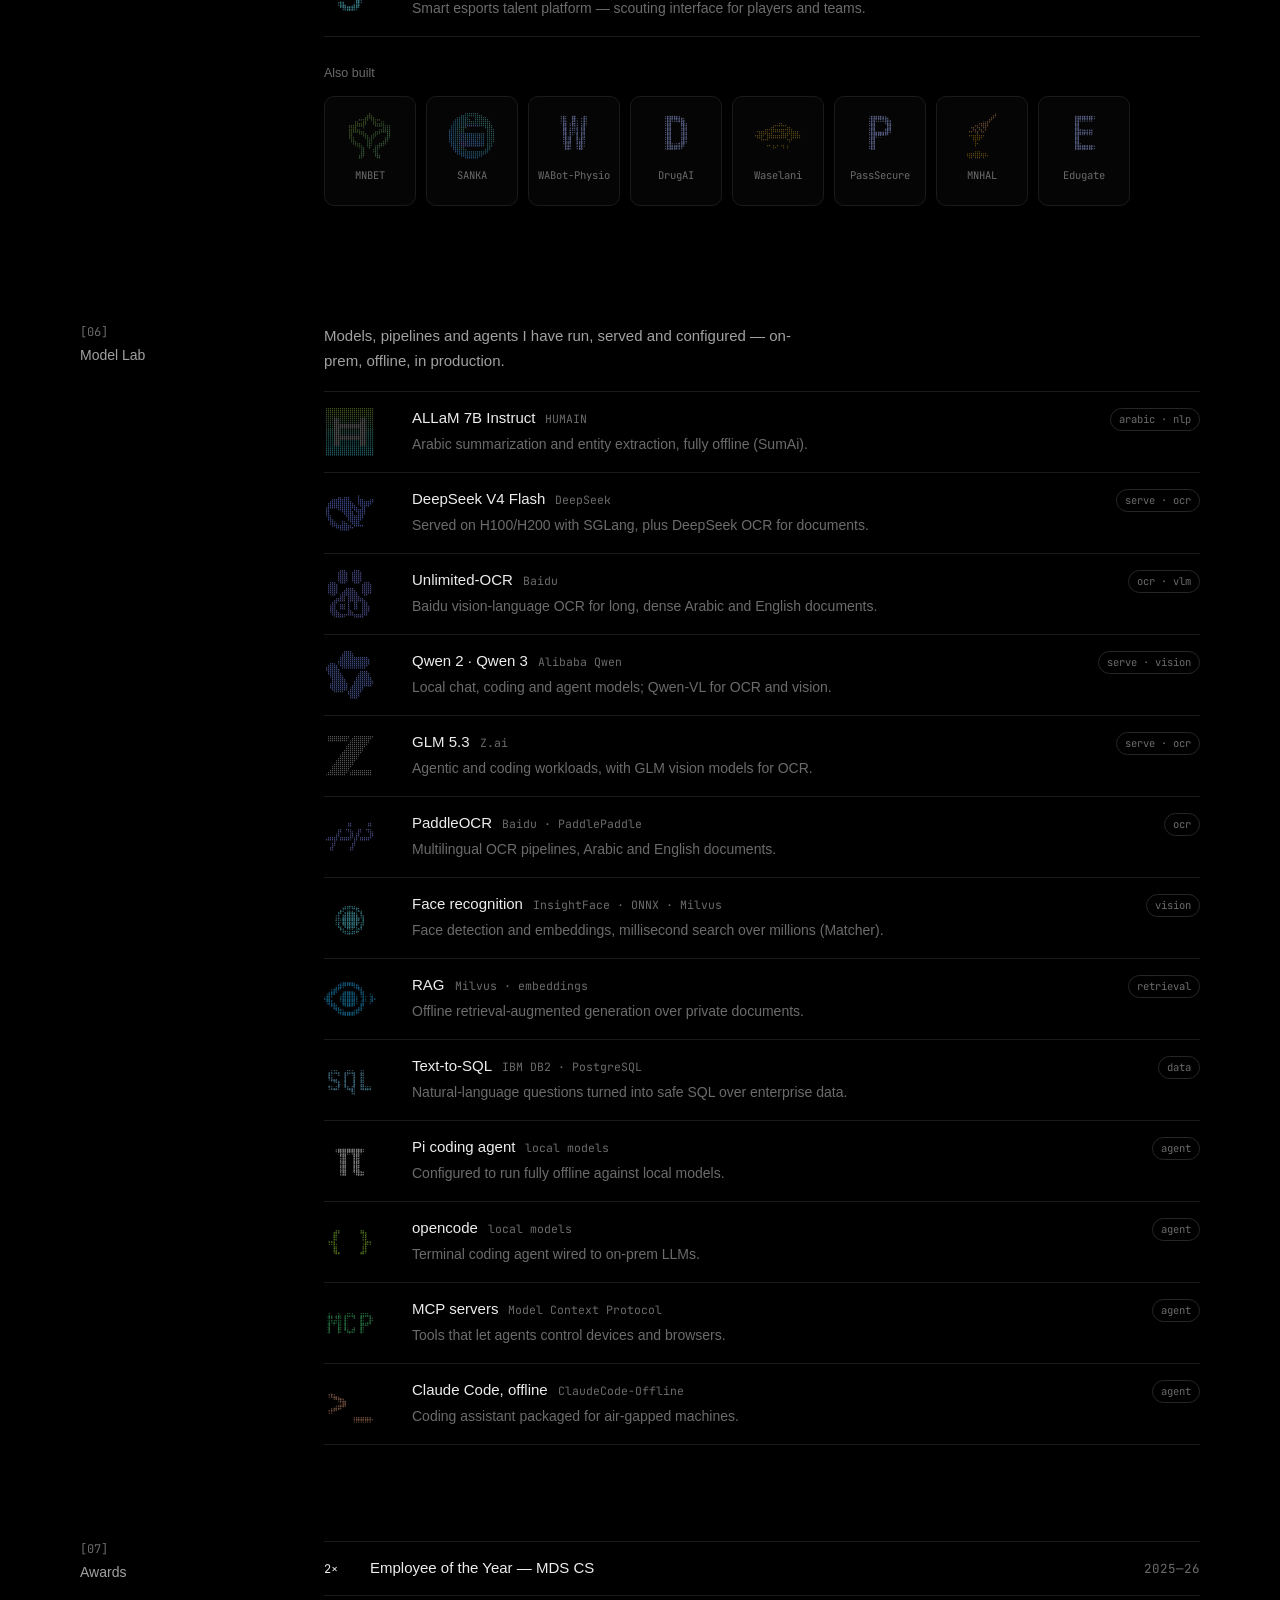
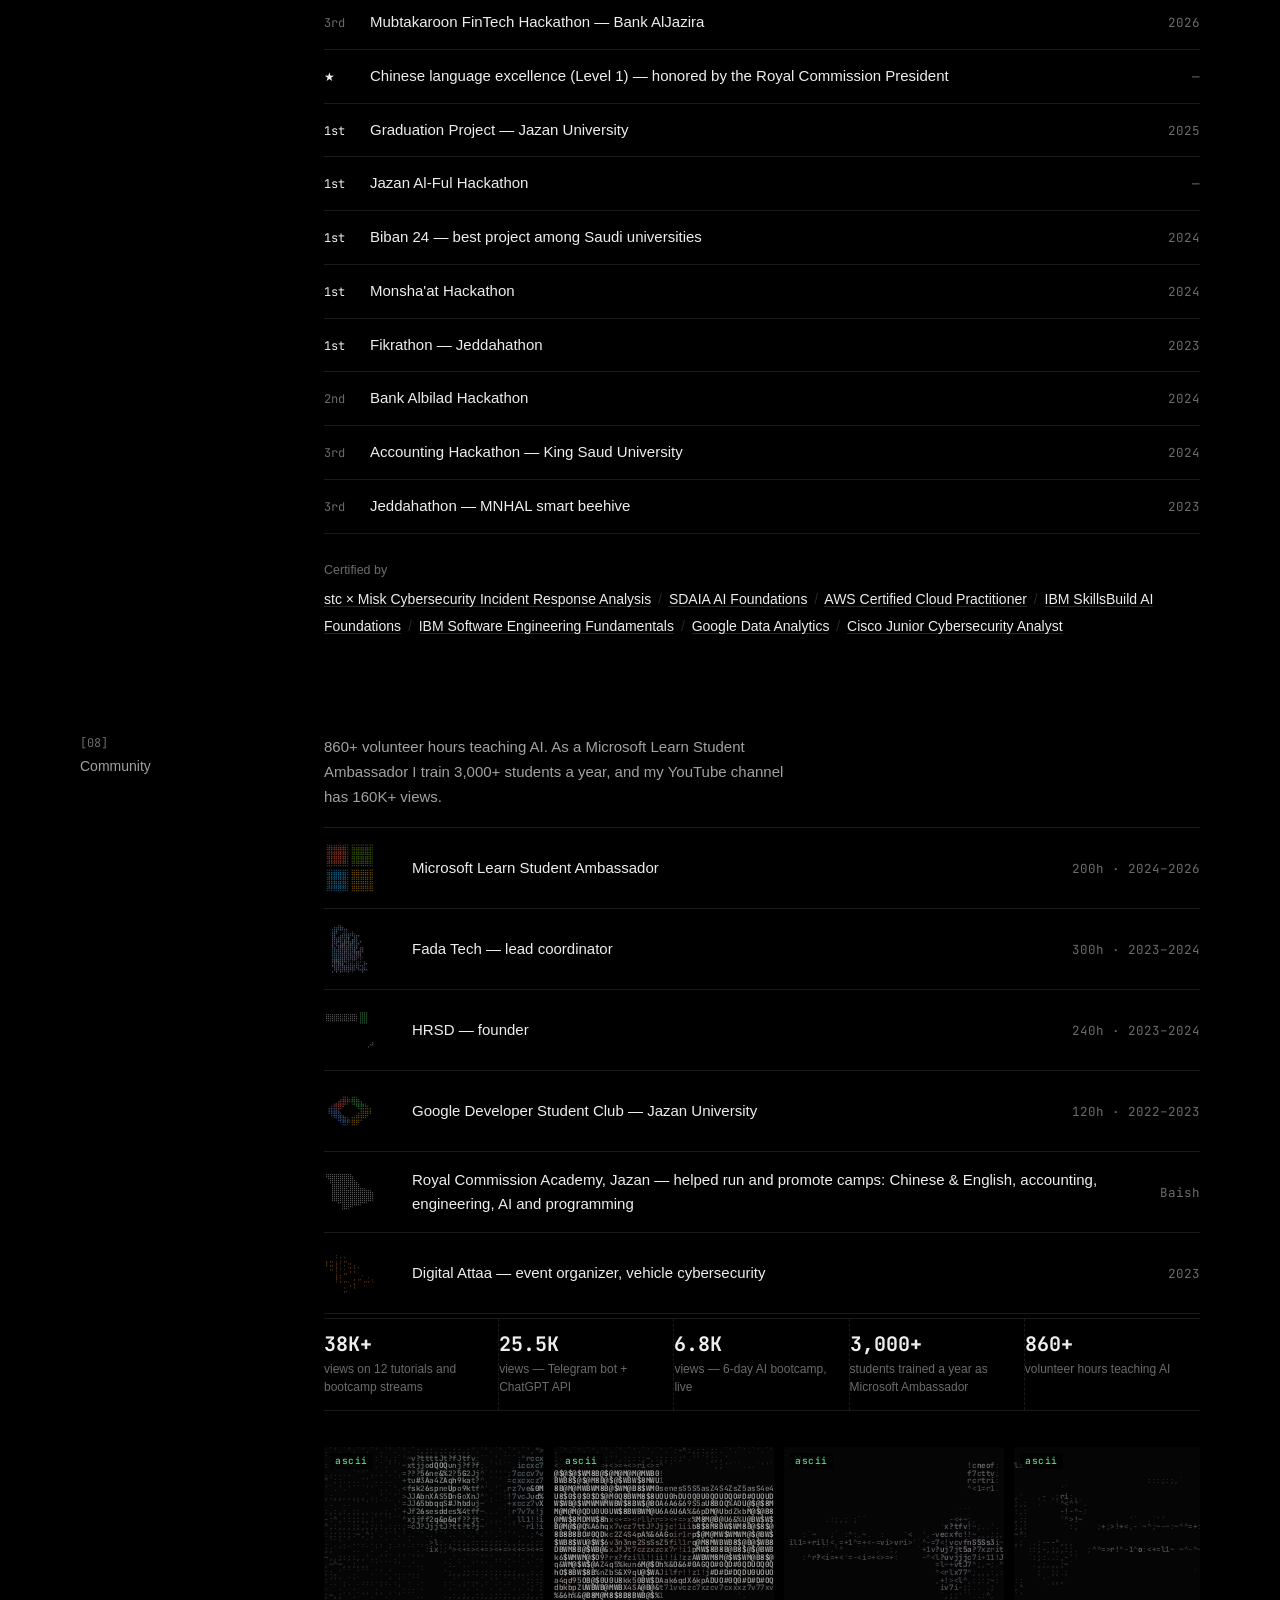
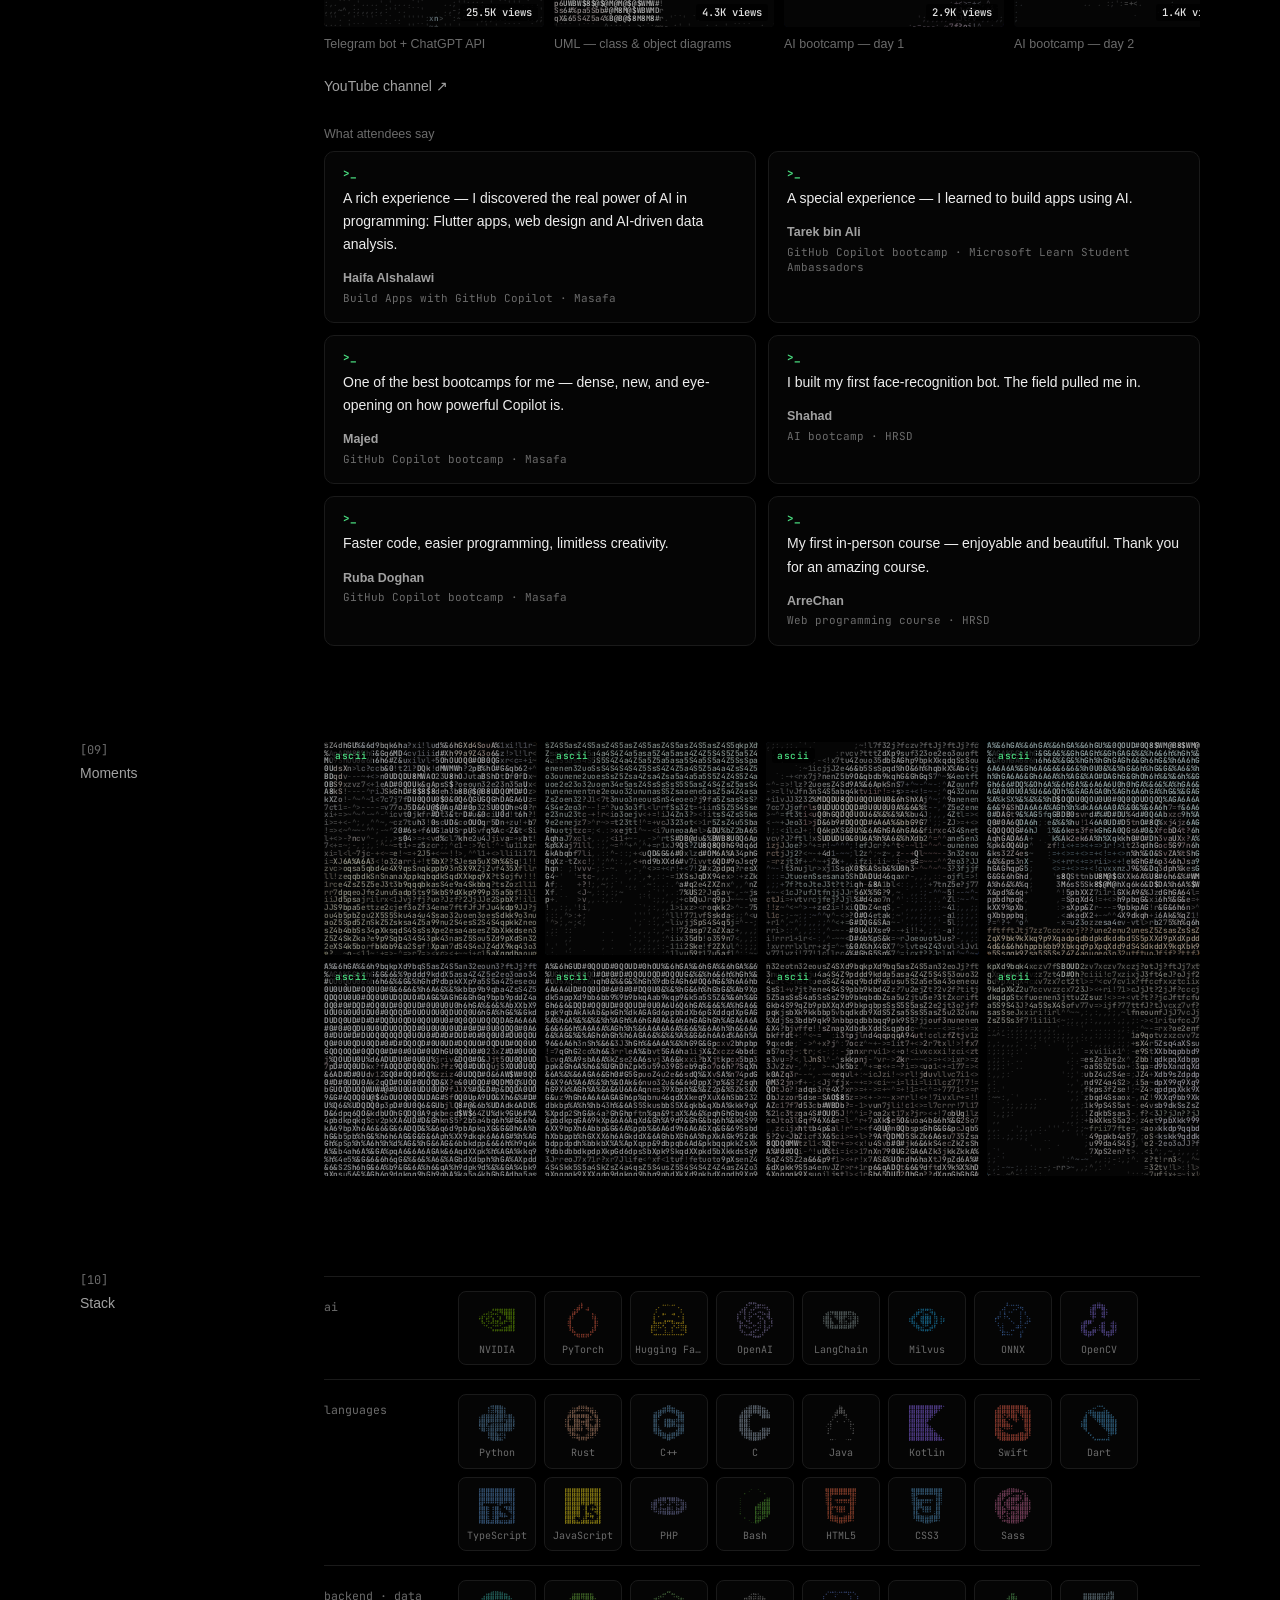
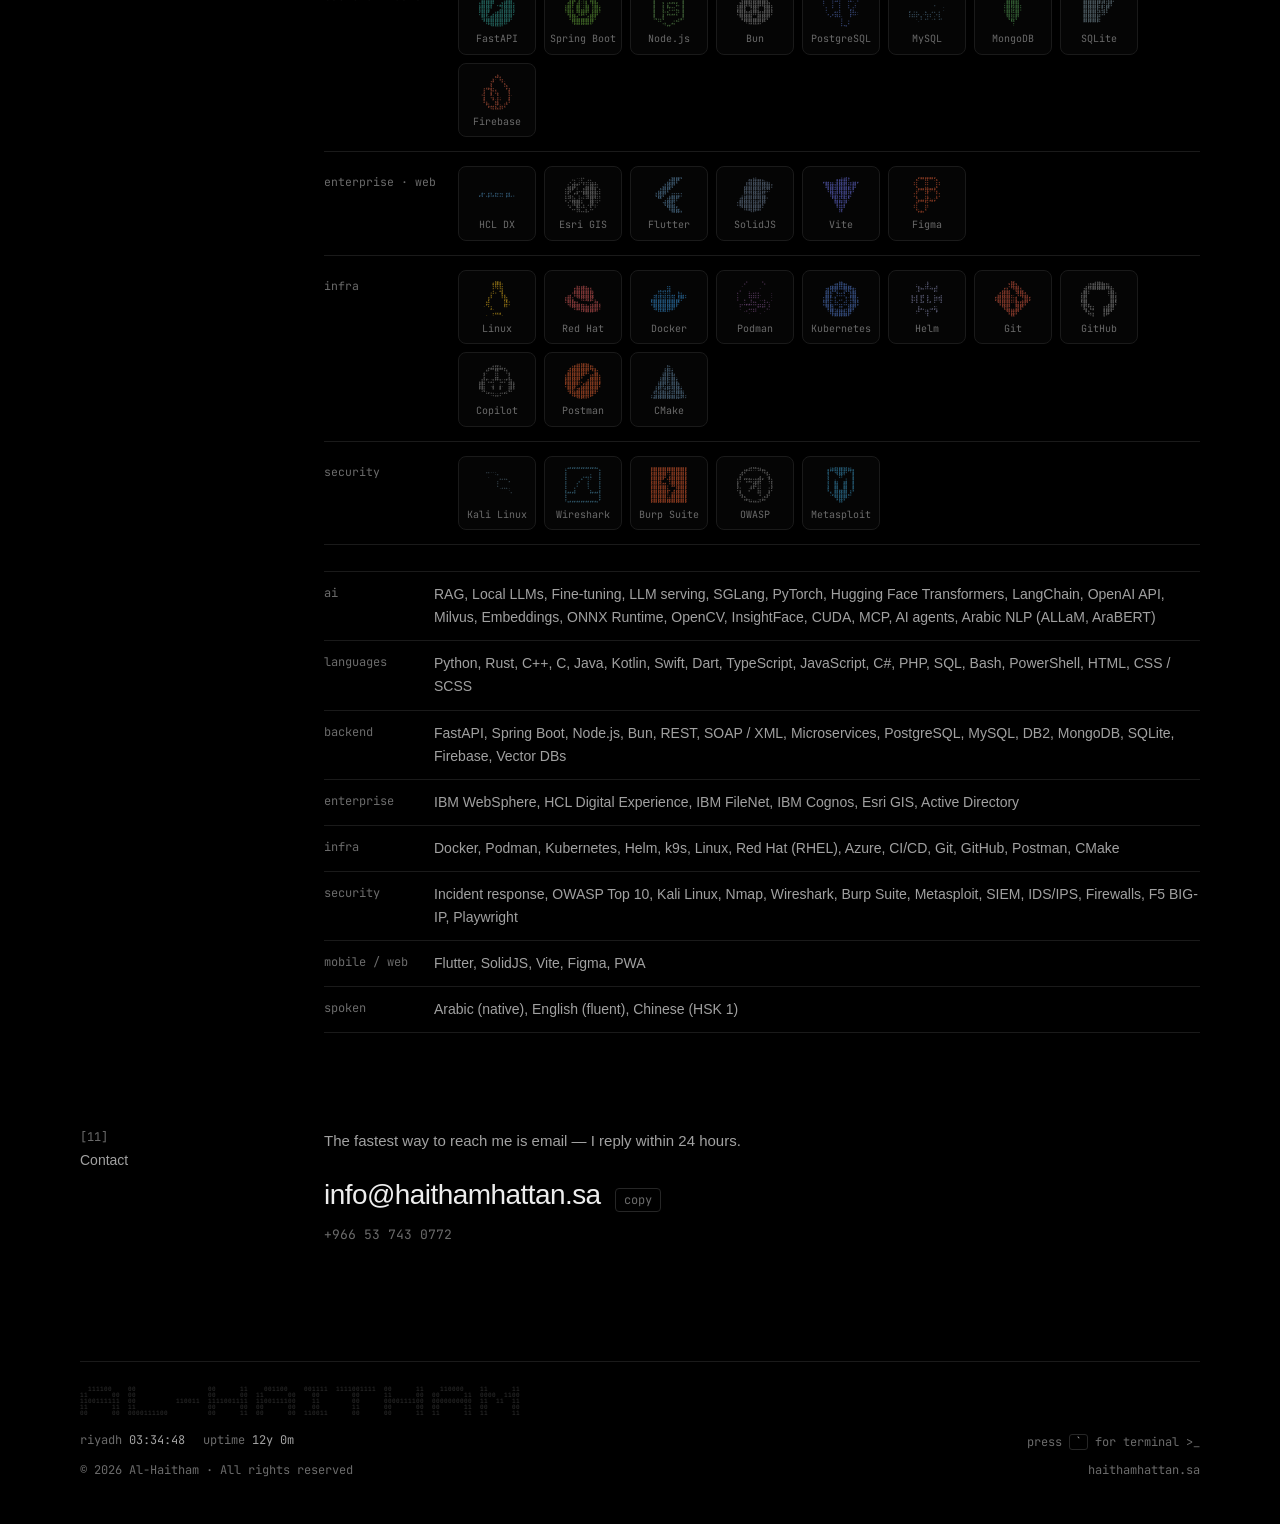
==== commit cd6c780d: "Brief and tagline: researcher, builder, engineer, analyst" ====
--- a/index.html
+++ b/index.html
@@ -70,7 +70,7 @@
     </script>
 
     <link rel="stylesheet" href="fonts/fonts.css" />
-    <link rel="stylesheet" href="css/site.css?v=131" />
+    <link rel="stylesheet" href="css/site.css?v=132" />
 </head>
 
 <body>
@@ -98,7 +98,7 @@
                     <p class="name-alt" data-i="name.alt">الهَيثم</p>
                     <p class="role" data-i="role">AI Engineer &amp; Full-Stack Software Engineer</p>
                     <p class="lead" data-i="intro"></p>
-                    <p class="status"><i aria-hidden="true"></i><span data-i="status">Private by design. Offline by default.</span></p>
+                    <p class="status"><i aria-hidden="true"></i><span data-i="status">Researcher · Builder · Engineer · Analyst</span></p>
 
                     <nav class="links" aria-label="Links">
                         <a href="mailto:info@haithamhattan.sa">Email</a>
@@ -224,20 +224,20 @@
     </div>
     <div class="lightbox" id="lightbox" hidden><figure><img alt="" /><figcaption></figcaption></figure></div>
 
-    <script src="js/content.js?v=131"></script>
-    <script src="js/eyes-data.js?v=131"></script>
-    <script src="js/ascii.js?v=131"></script>
-    <script src="js/fx.js?v=131"></script>
-    <script src="js/space-icons.js?v=131"></script>
-    <script src="js/glyph.js?v=131"></script>
-    <script src="js/sherlock.js?v=131"></script>
-    <script src="js/flag.js?v=131"></script>
-    <script src="js/ksa-data.js?v=131"></script>
-    <script src="js/map.js?v=131"></script>
-    <script src="js/app.js?v=131"></script>
-    <script src="js/hold.js?v=131"></script>
-    <script src="js/term.js?v=131"></script>
-    <script src="js/guard.js?v=131"></script>
+    <script src="js/content.js?v=132"></script>
+    <script src="js/eyes-data.js?v=132"></script>
+    <script src="js/ascii.js?v=132"></script>
+    <script src="js/fx.js?v=132"></script>
+    <script src="js/space-icons.js?v=132"></script>
+    <script src="js/glyph.js?v=132"></script>
+    <script src="js/sherlock.js?v=132"></script>
+    <script src="js/flag.js?v=132"></script>
+    <script src="js/ksa-data.js?v=132"></script>
+    <script src="js/map.js?v=132"></script>
+    <script src="js/app.js?v=132"></script>
+    <script src="js/hold.js?v=132"></script>
+    <script src="js/term.js?v=132"></script>
+    <script src="js/guard.js?v=132"></script>
 </body>
 
 </html>
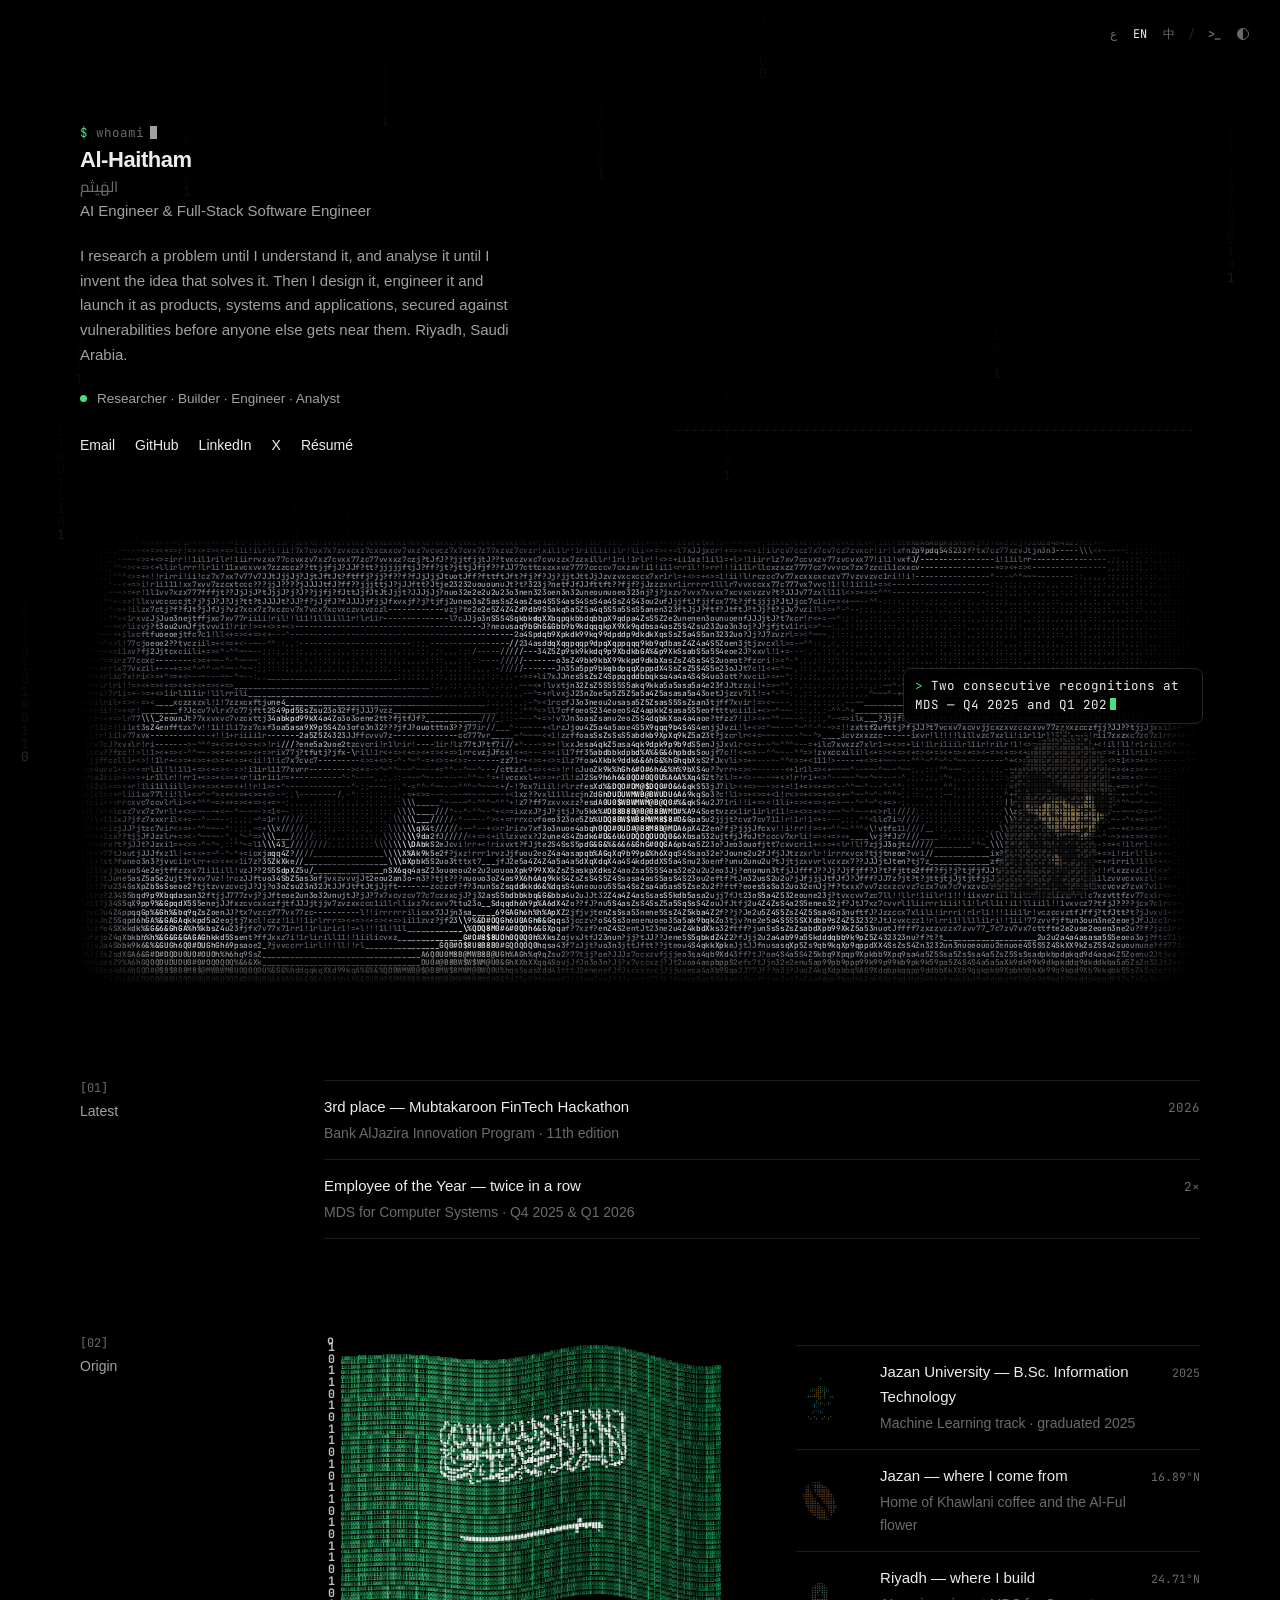
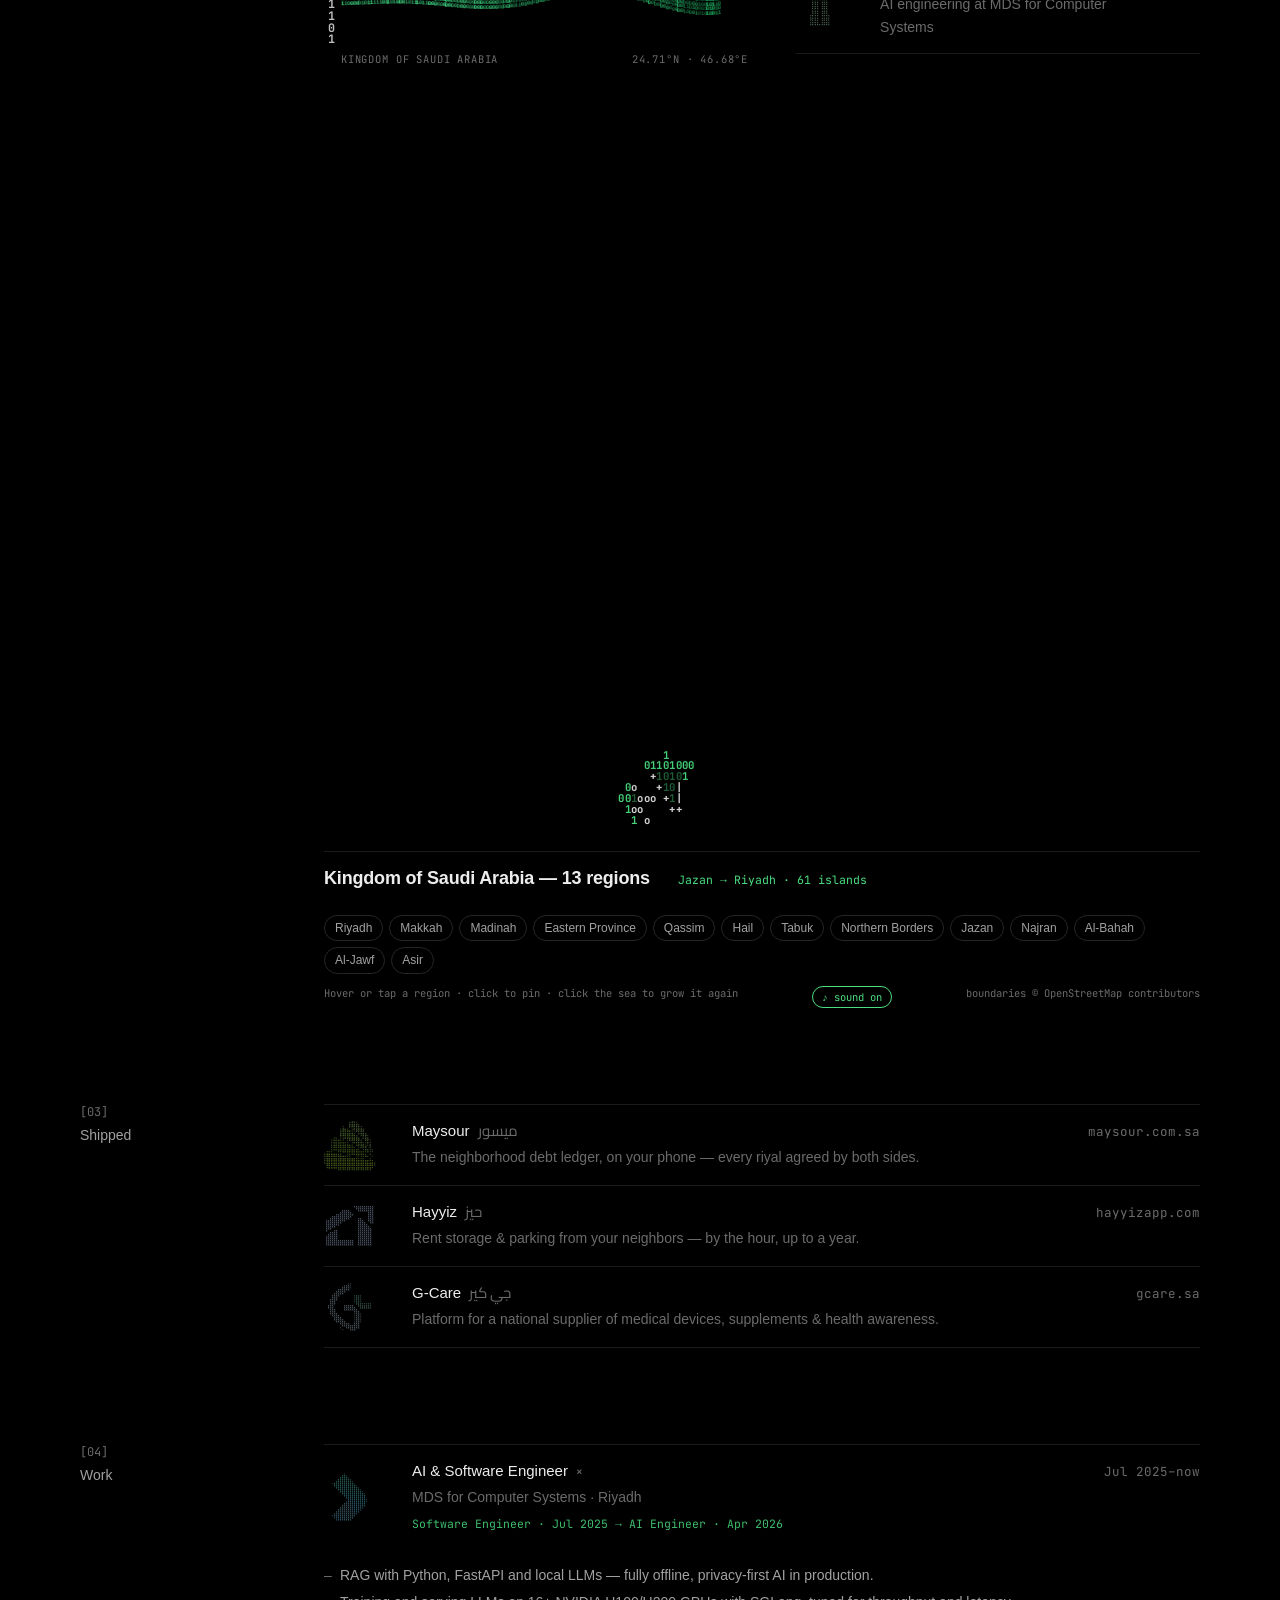
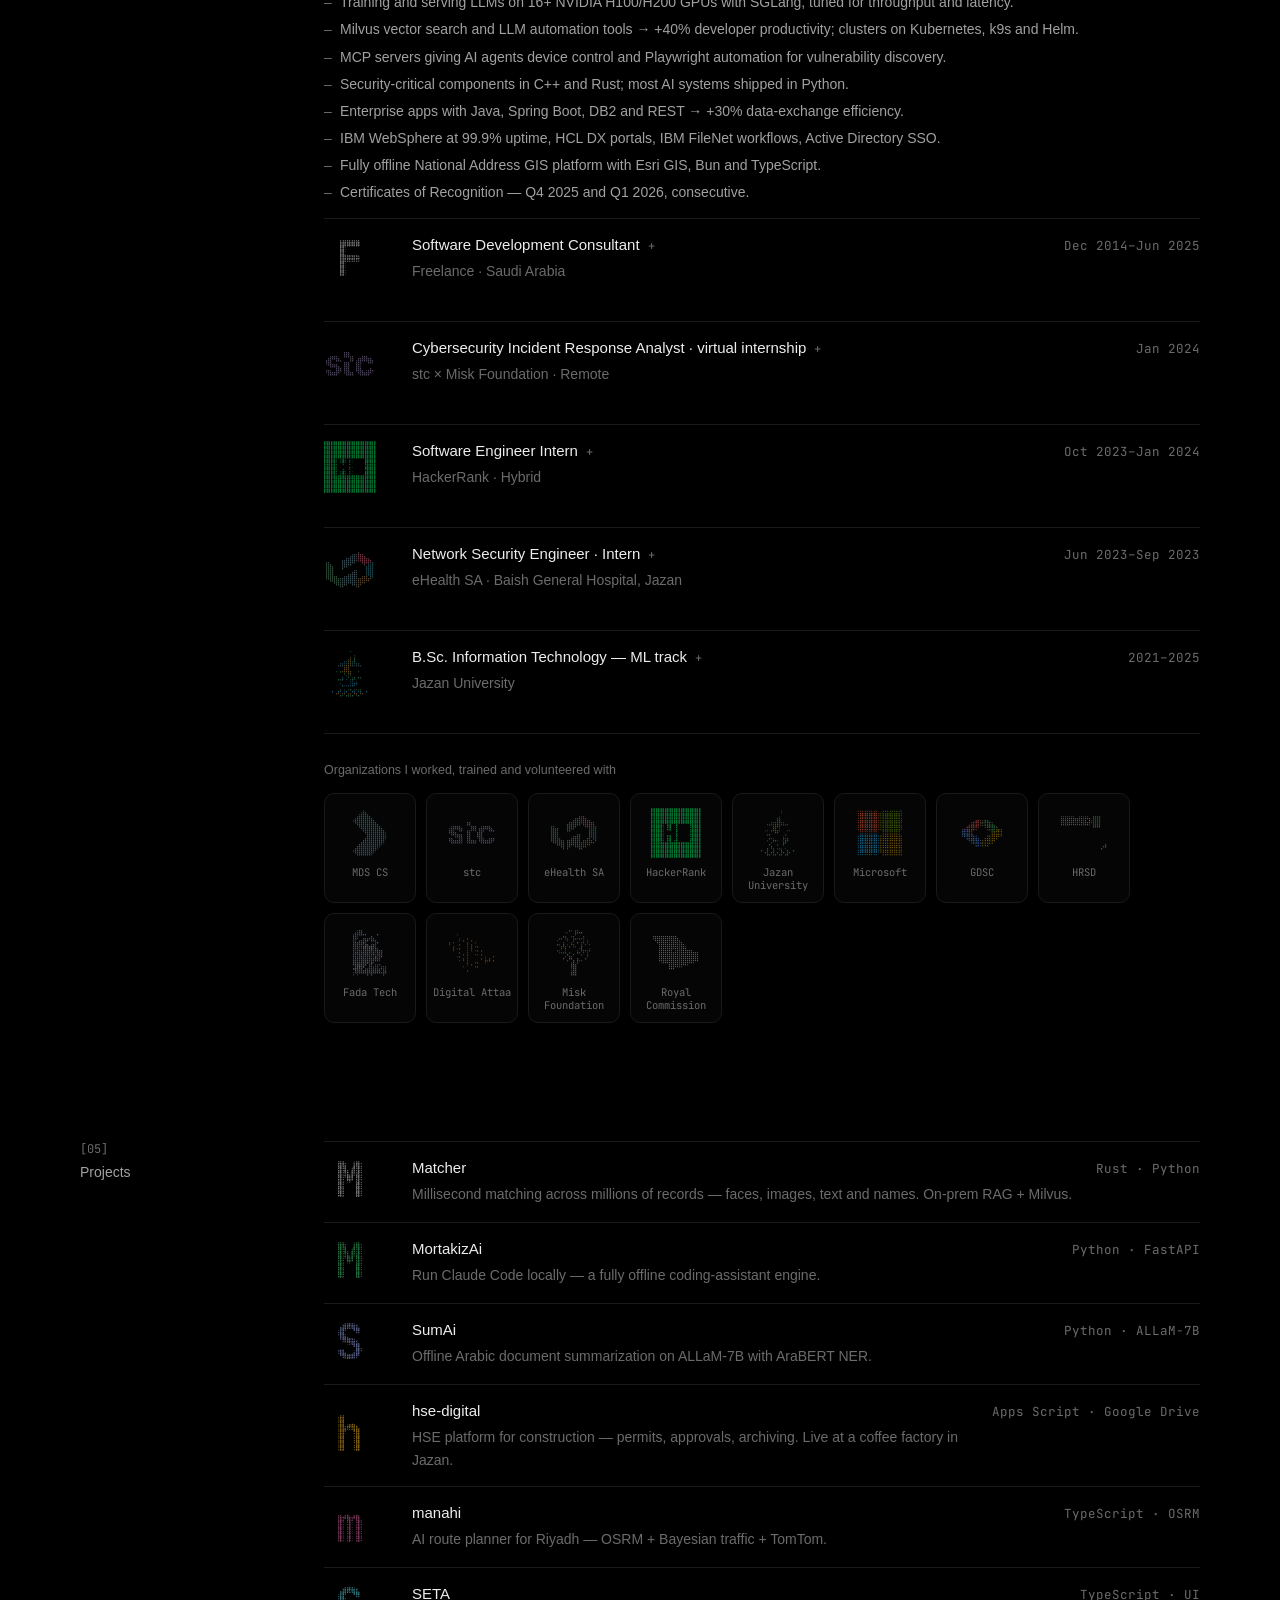
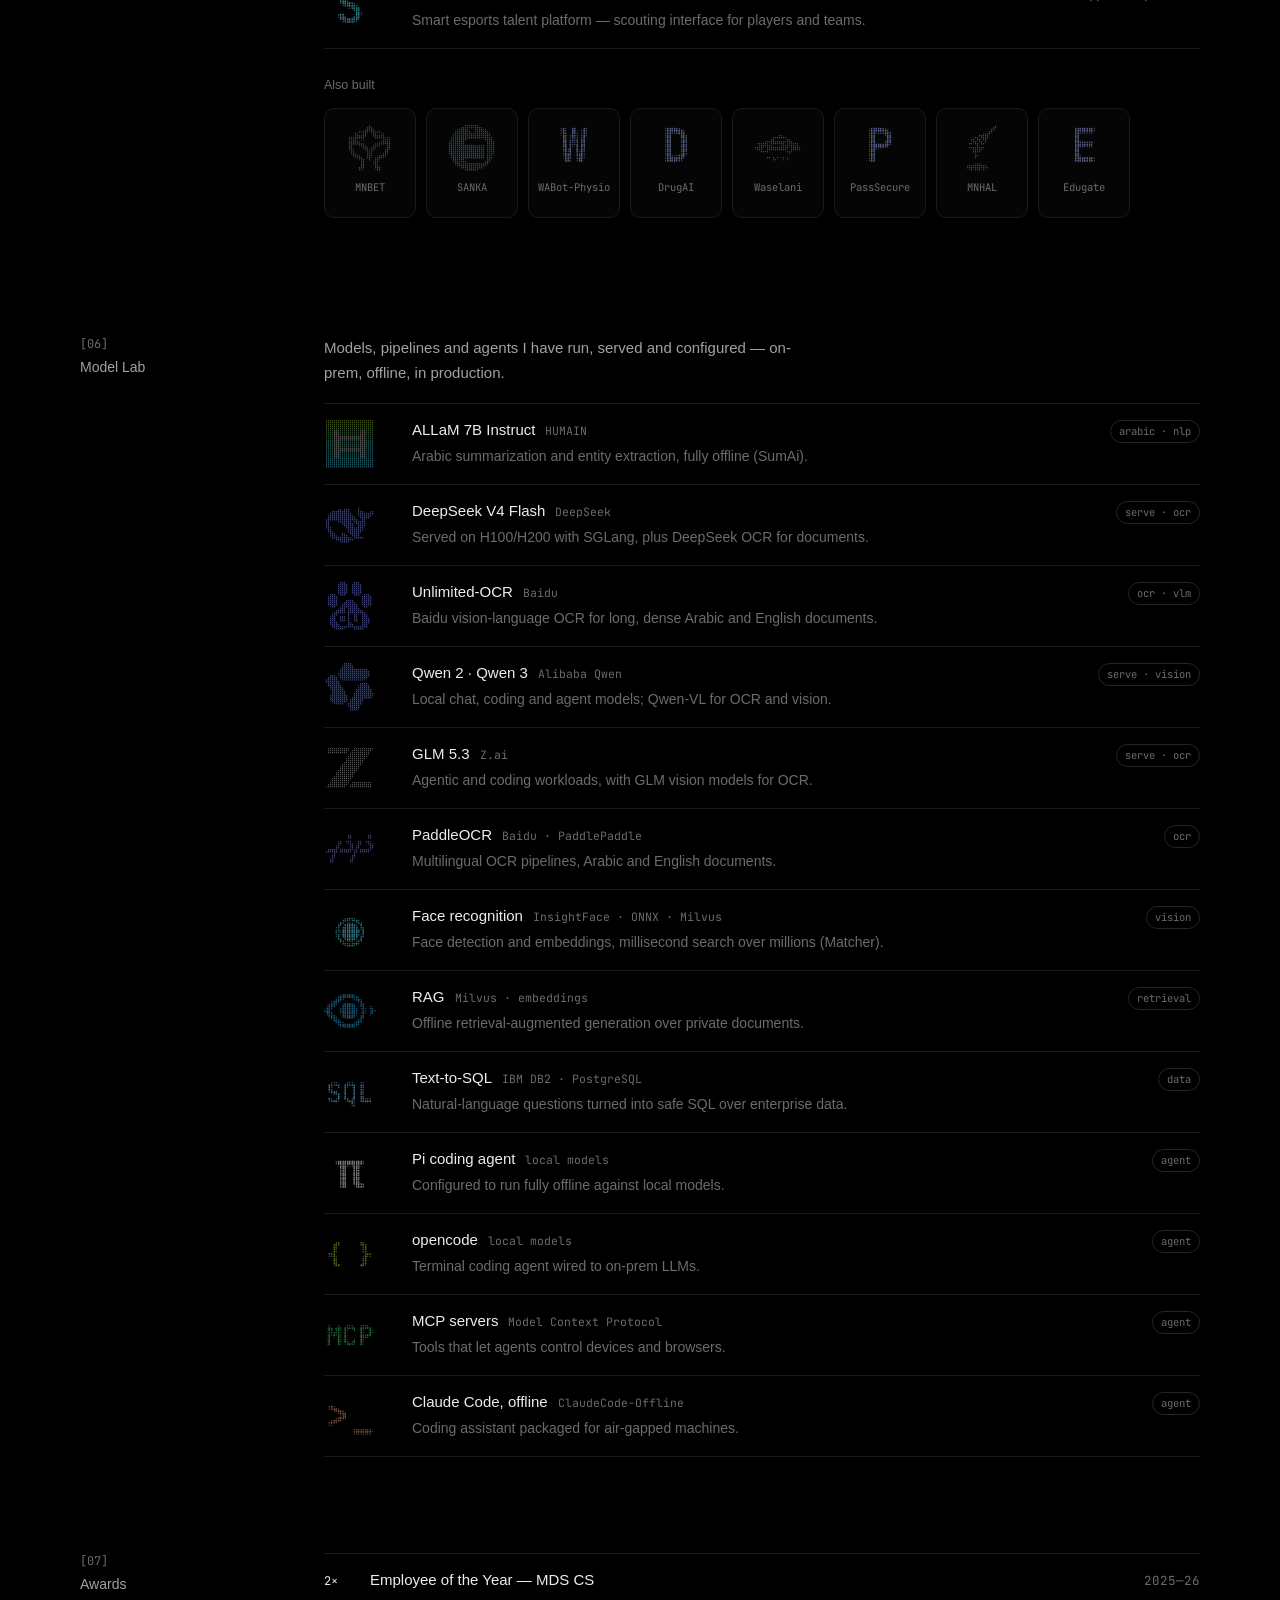
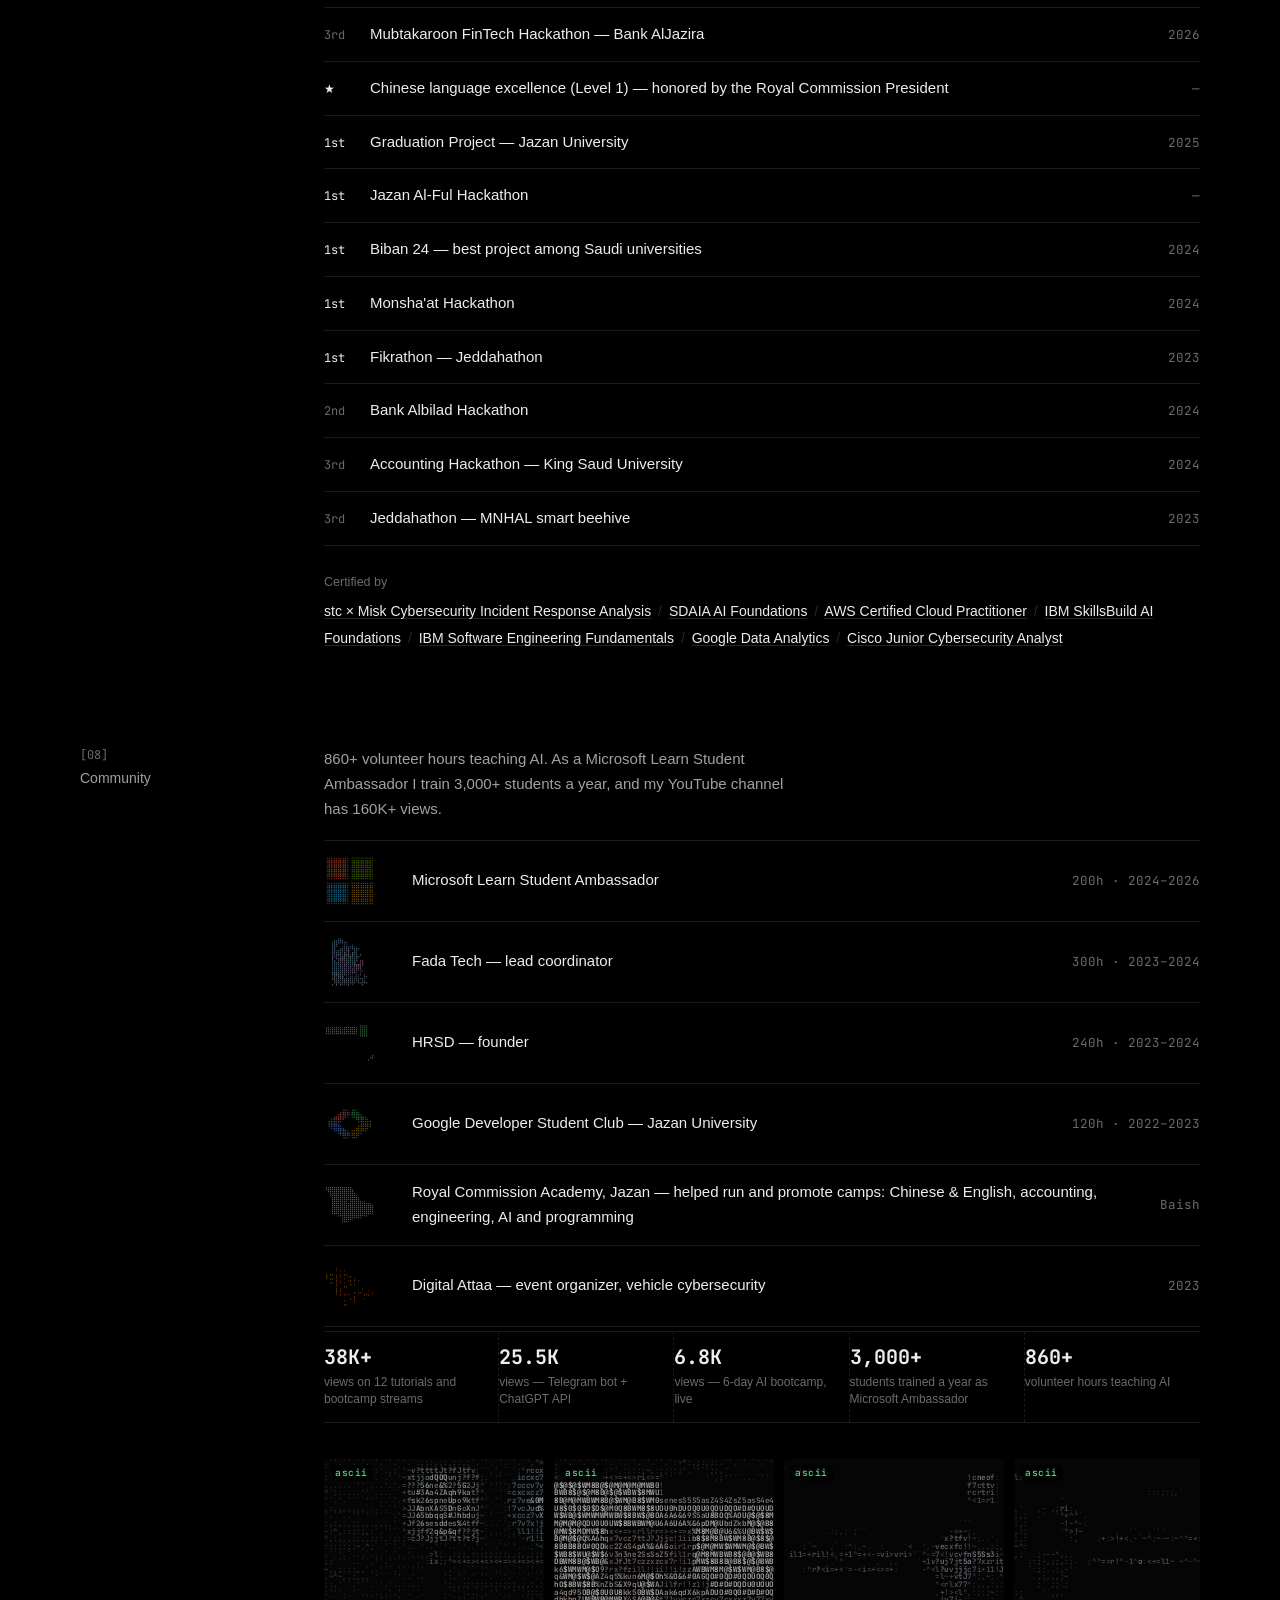
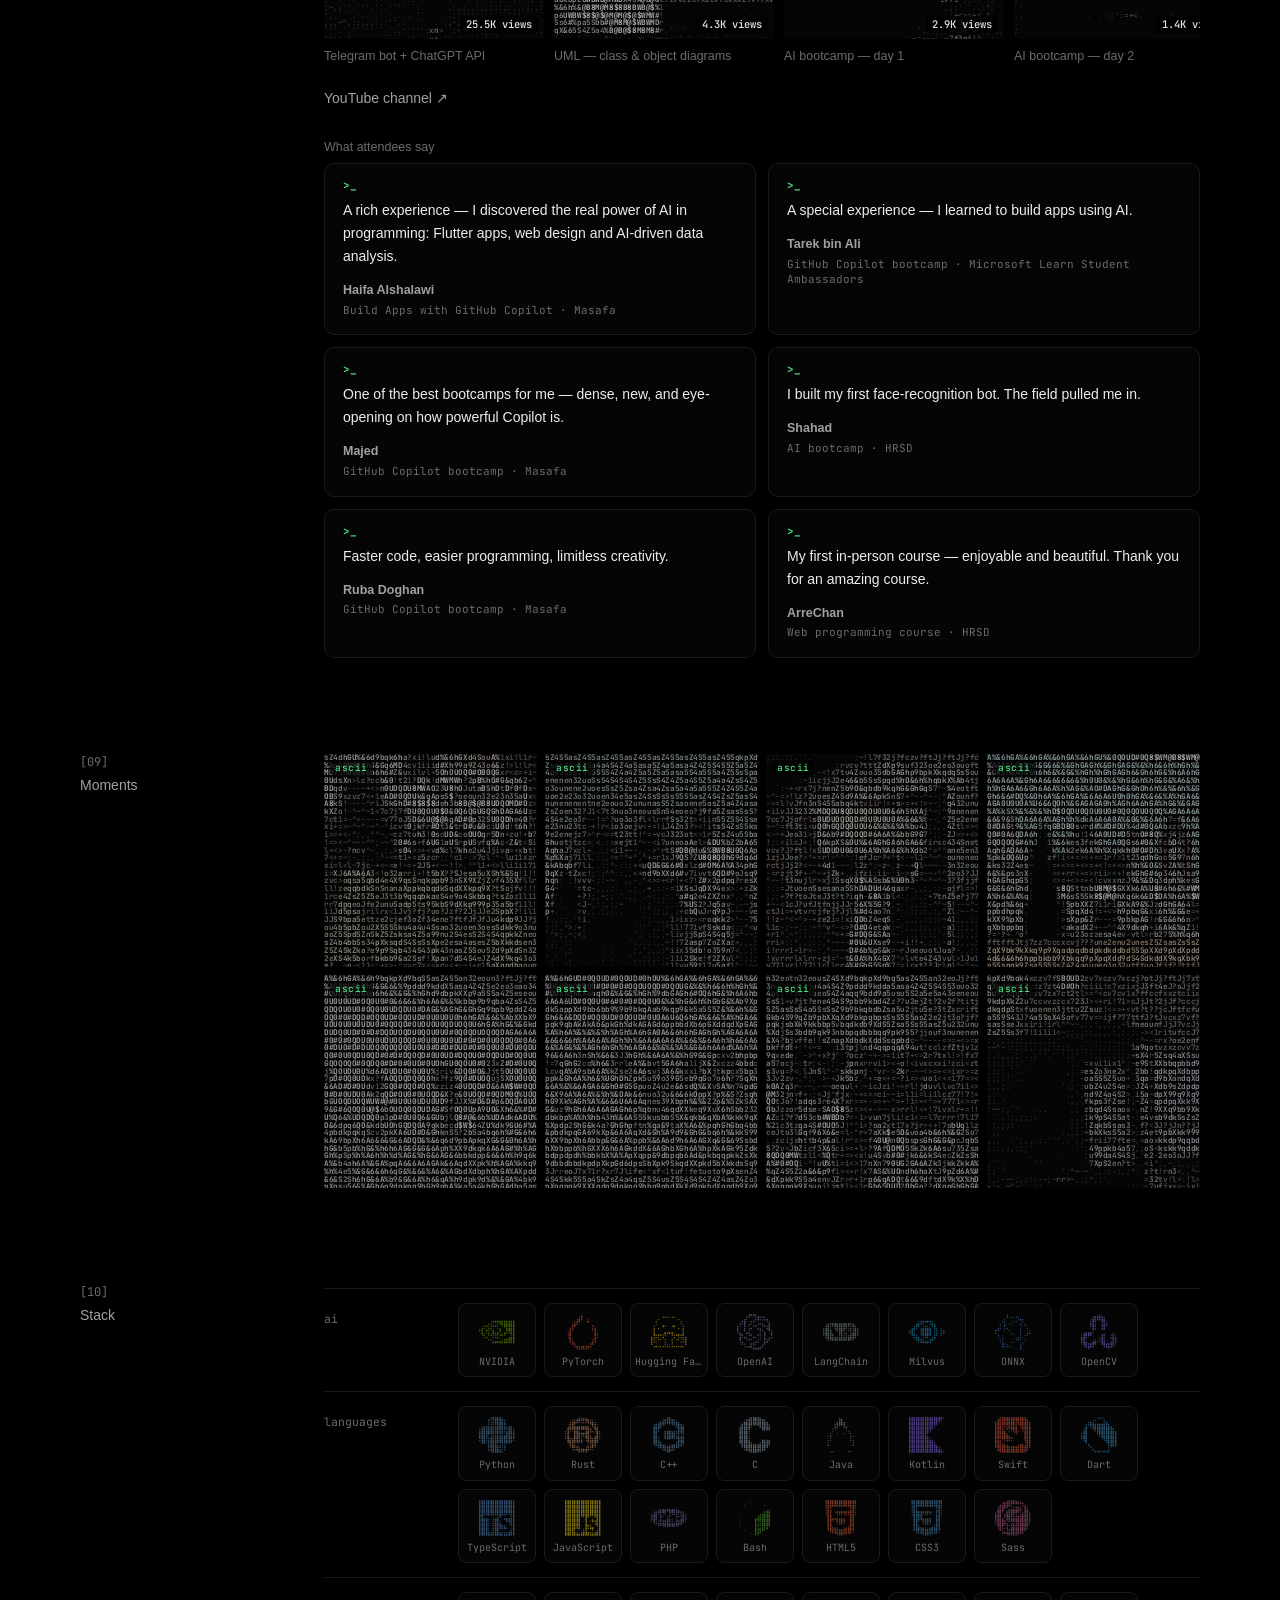
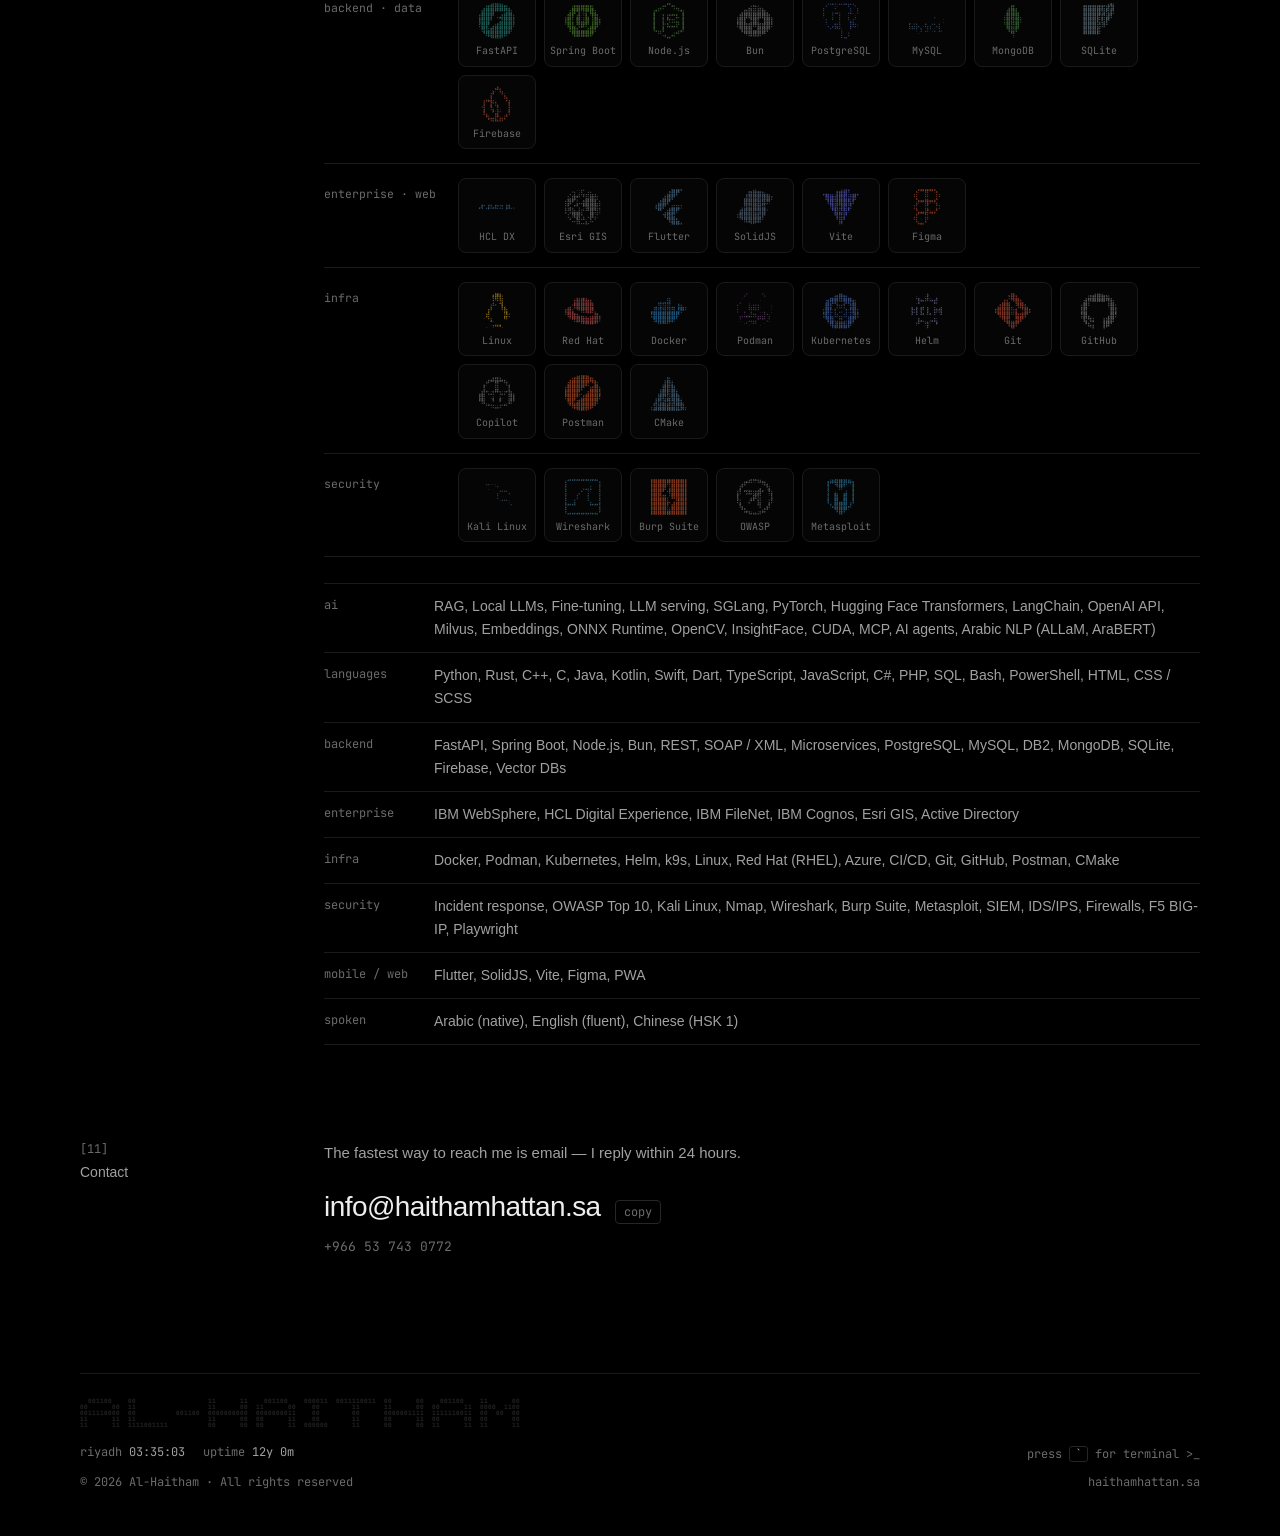
==== commit 421a1d85: "Brief: problem, idea, design, engineering, launch, security" ====
--- a/index.html
+++ b/index.html
@@ -70,7 +70,7 @@
     </script>
 
     <link rel="stylesheet" href="fonts/fonts.css" />
-    <link rel="stylesheet" href="css/site.css?v=132" />
+    <link rel="stylesheet" href="css/site.css?v=133" />
 </head>
 
 <body>
@@ -224,20 +224,20 @@
     </div>
     <div class="lightbox" id="lightbox" hidden><figure><img alt="" /><figcaption></figcaption></figure></div>
 
-    <script src="js/content.js?v=132"></script>
-    <script src="js/eyes-data.js?v=132"></script>
-    <script src="js/ascii.js?v=132"></script>
-    <script src="js/fx.js?v=132"></script>
-    <script src="js/space-icons.js?v=132"></script>
-    <script src="js/glyph.js?v=132"></script>
-    <script src="js/sherlock.js?v=132"></script>
-    <script src="js/flag.js?v=132"></script>
-    <script src="js/ksa-data.js?v=132"></script>
-    <script src="js/map.js?v=132"></script>
-    <script src="js/app.js?v=132"></script>
-    <script src="js/hold.js?v=132"></script>
-    <script src="js/term.js?v=132"></script>
-    <script src="js/guard.js?v=132"></script>
+    <script src="js/content.js?v=133"></script>
+    <script src="js/eyes-data.js?v=133"></script>
+    <script src="js/ascii.js?v=133"></script>
+    <script src="js/fx.js?v=133"></script>
+    <script src="js/space-icons.js?v=133"></script>
+    <script src="js/glyph.js?v=133"></script>
+    <script src="js/sherlock.js?v=133"></script>
+    <script src="js/flag.js?v=133"></script>
+    <script src="js/ksa-data.js?v=133"></script>
+    <script src="js/map.js?v=133"></script>
+    <script src="js/app.js?v=133"></script>
+    <script src="js/hold.js?v=133"></script>
+    <script src="js/term.js?v=133"></script>
+    <script src="js/guard.js?v=133"></script>
 </body>
 
 </html>
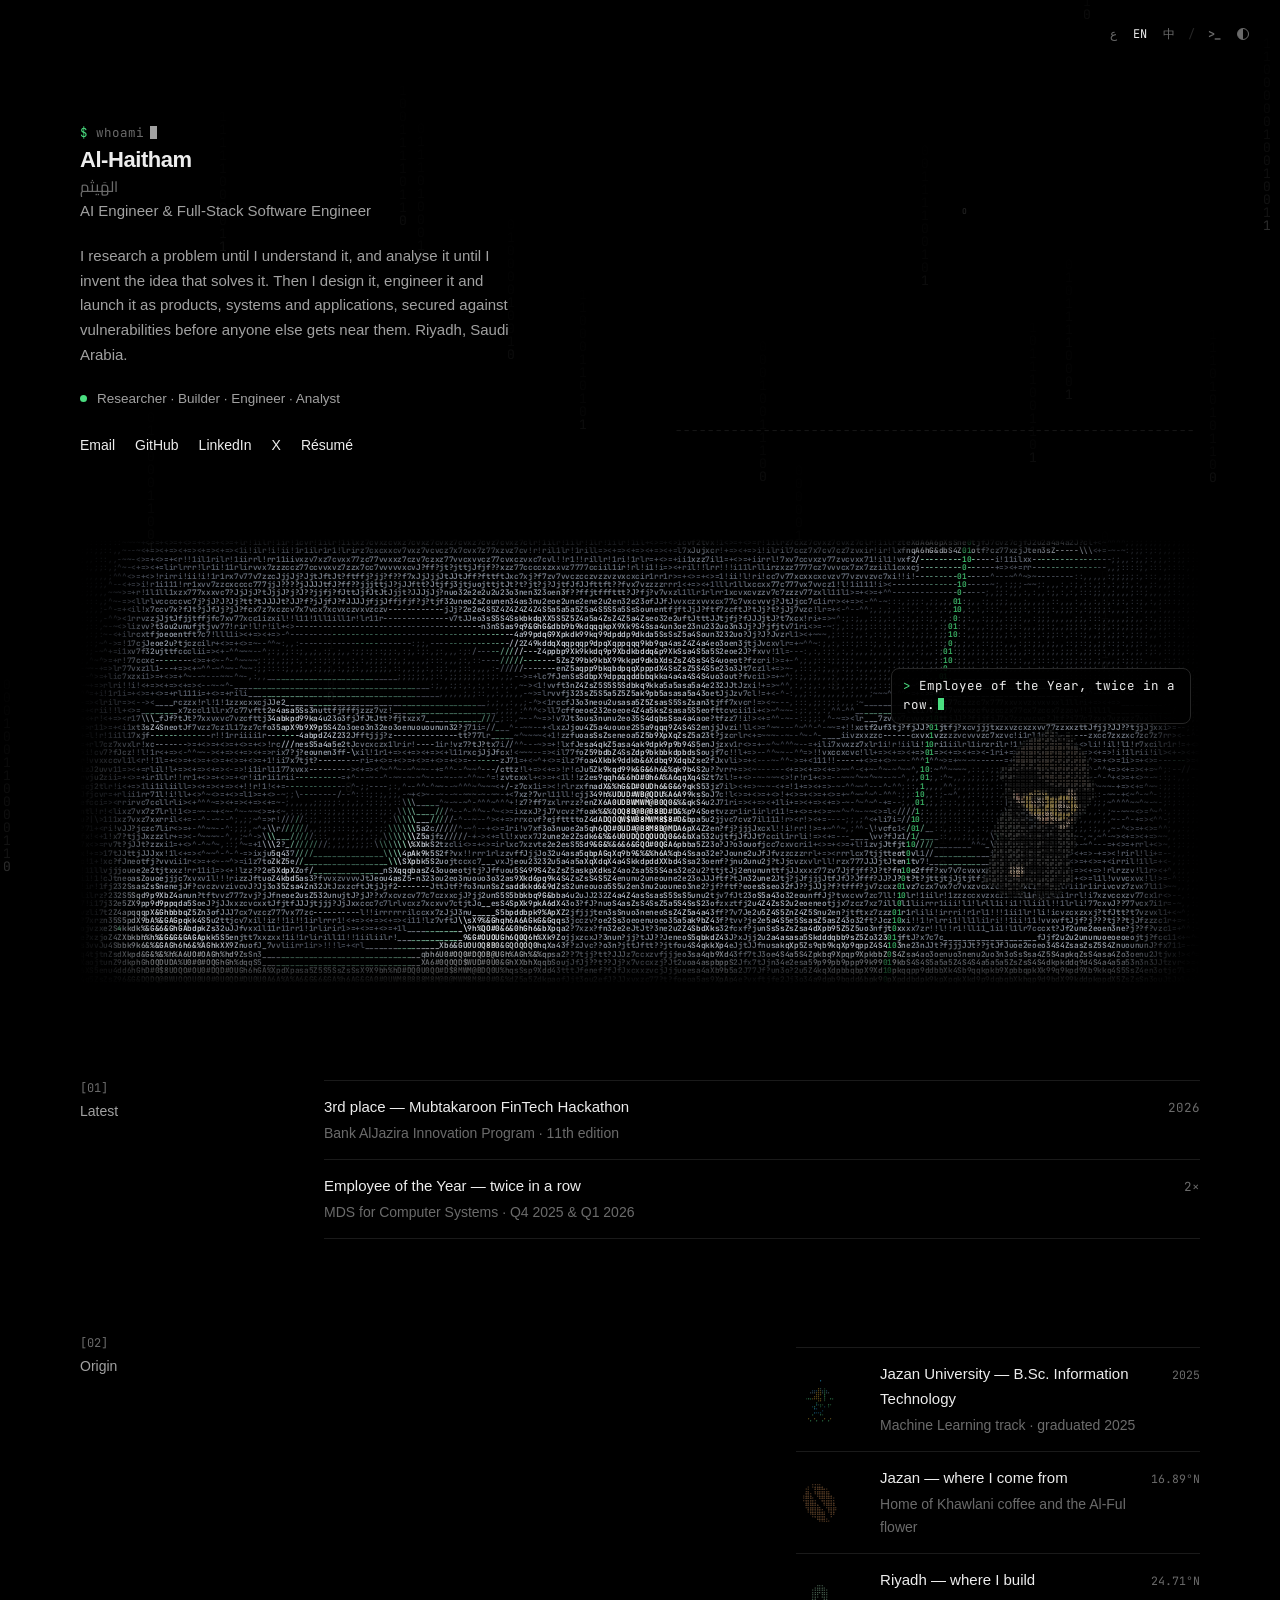
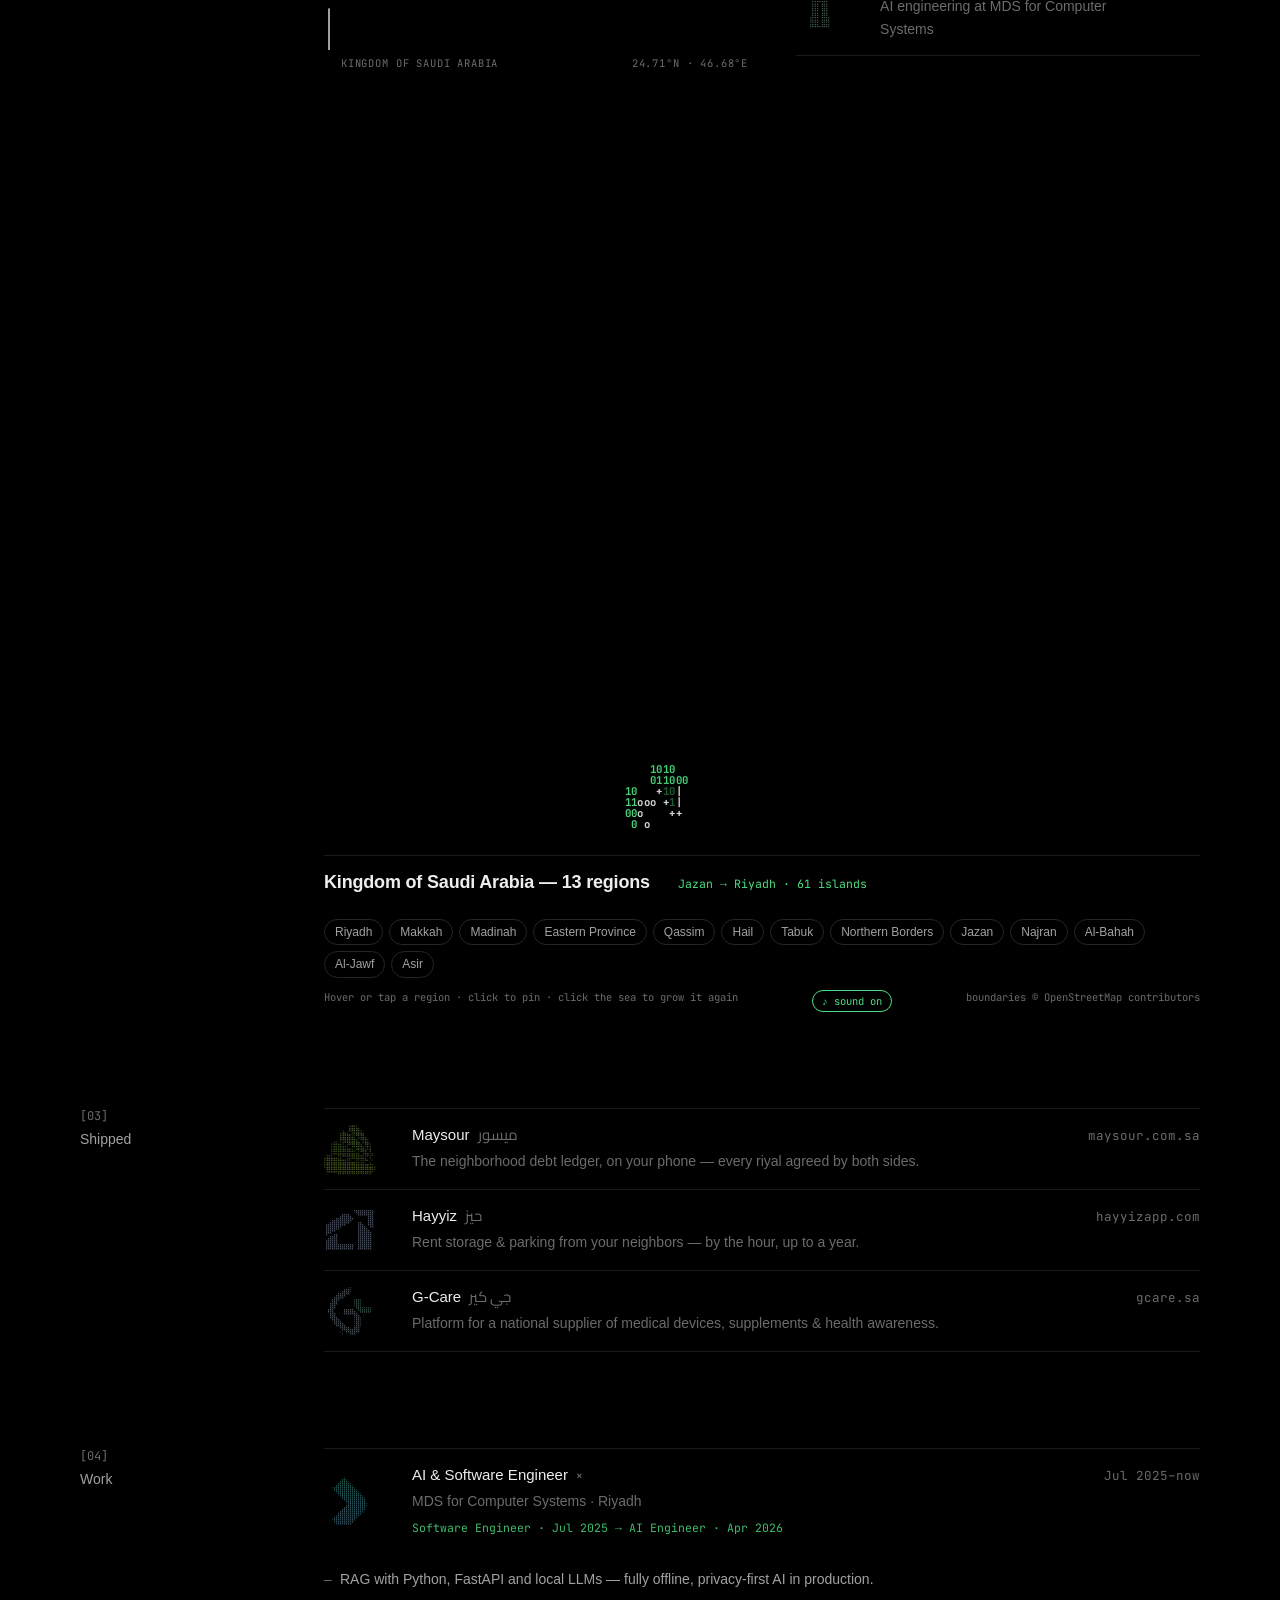
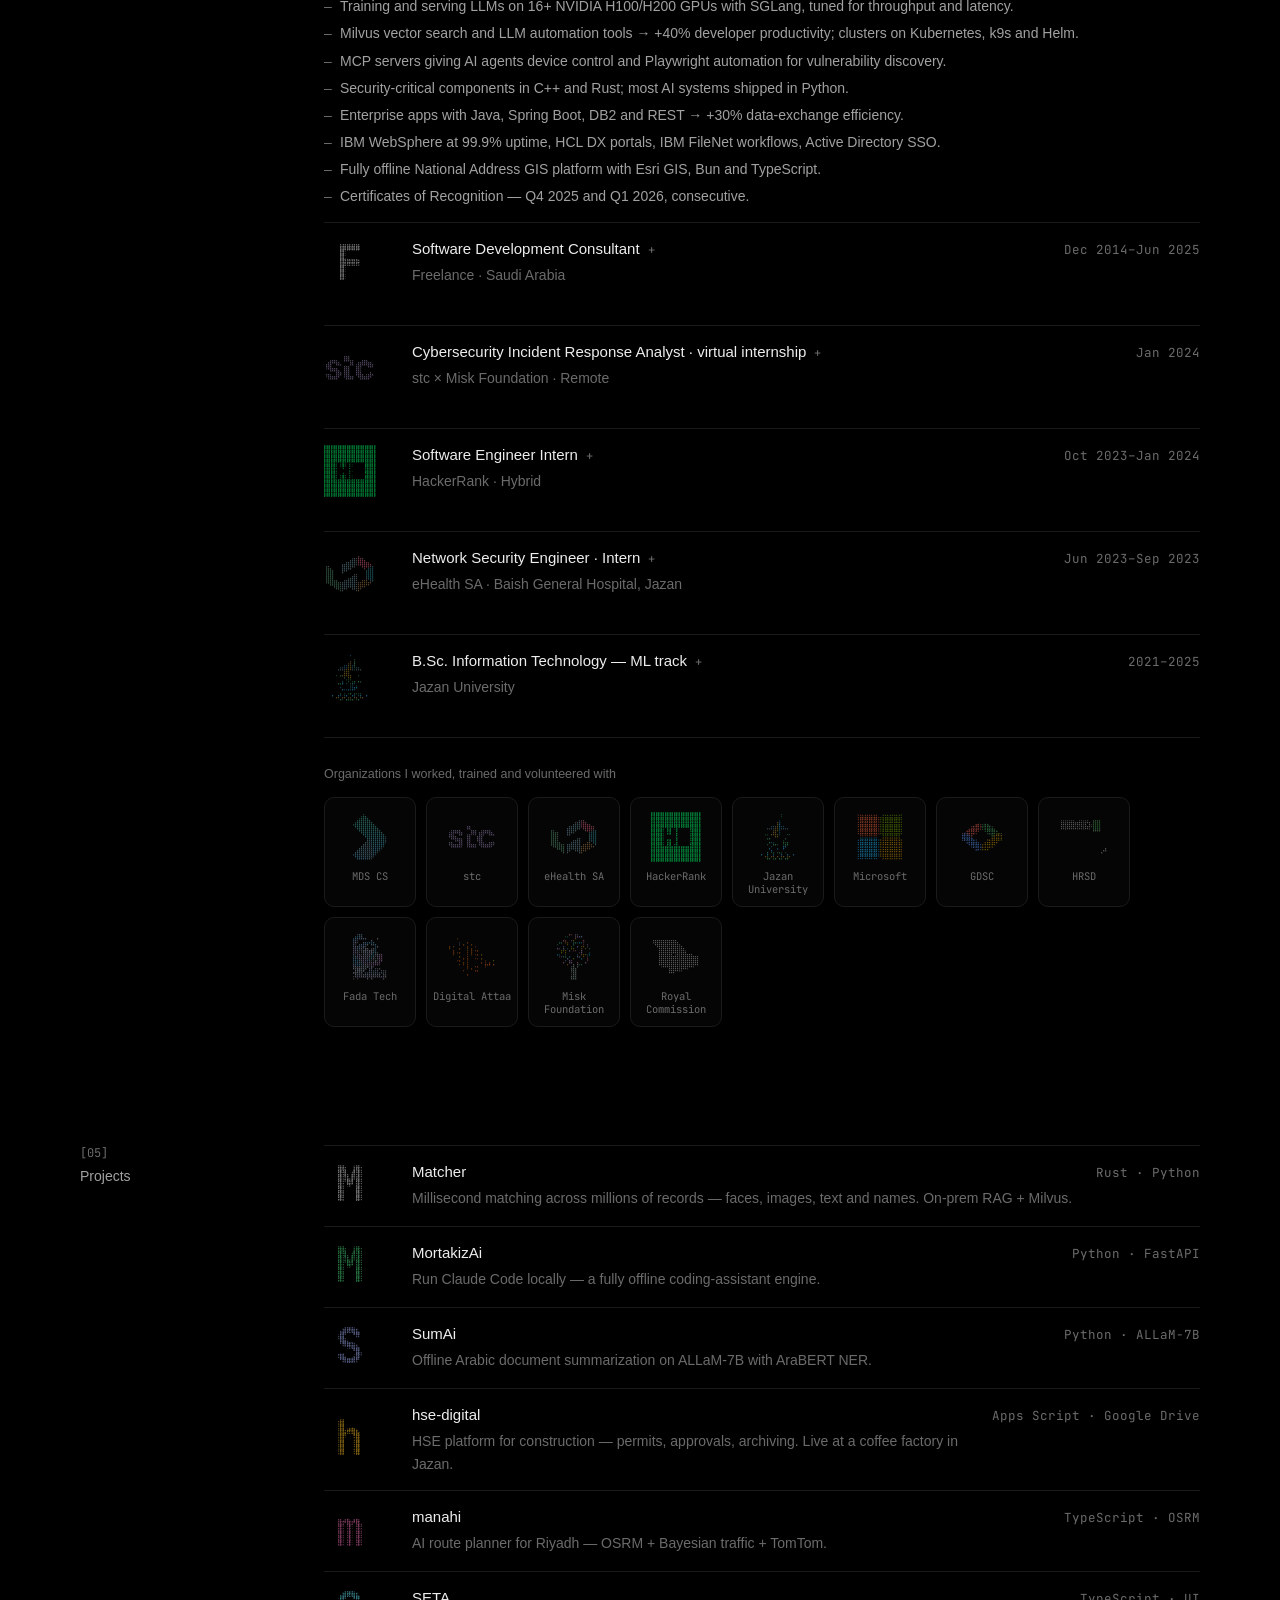
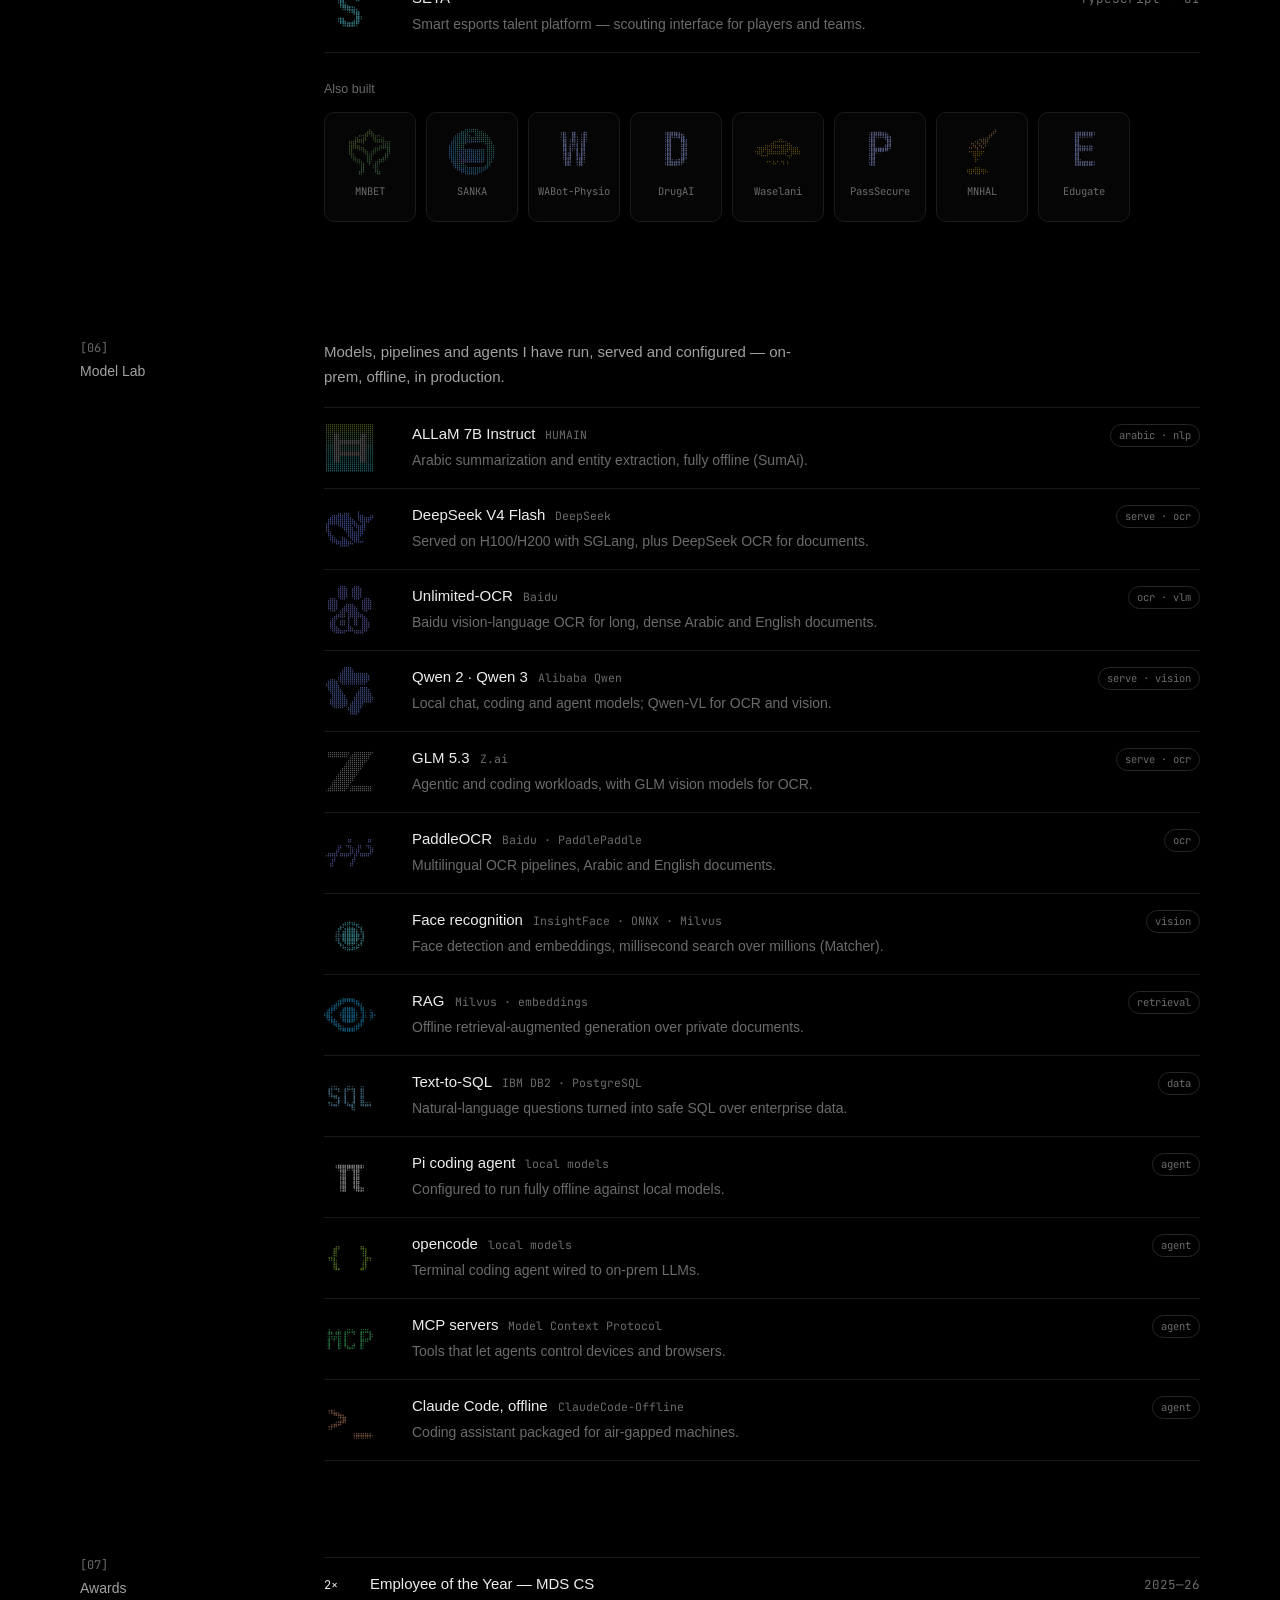
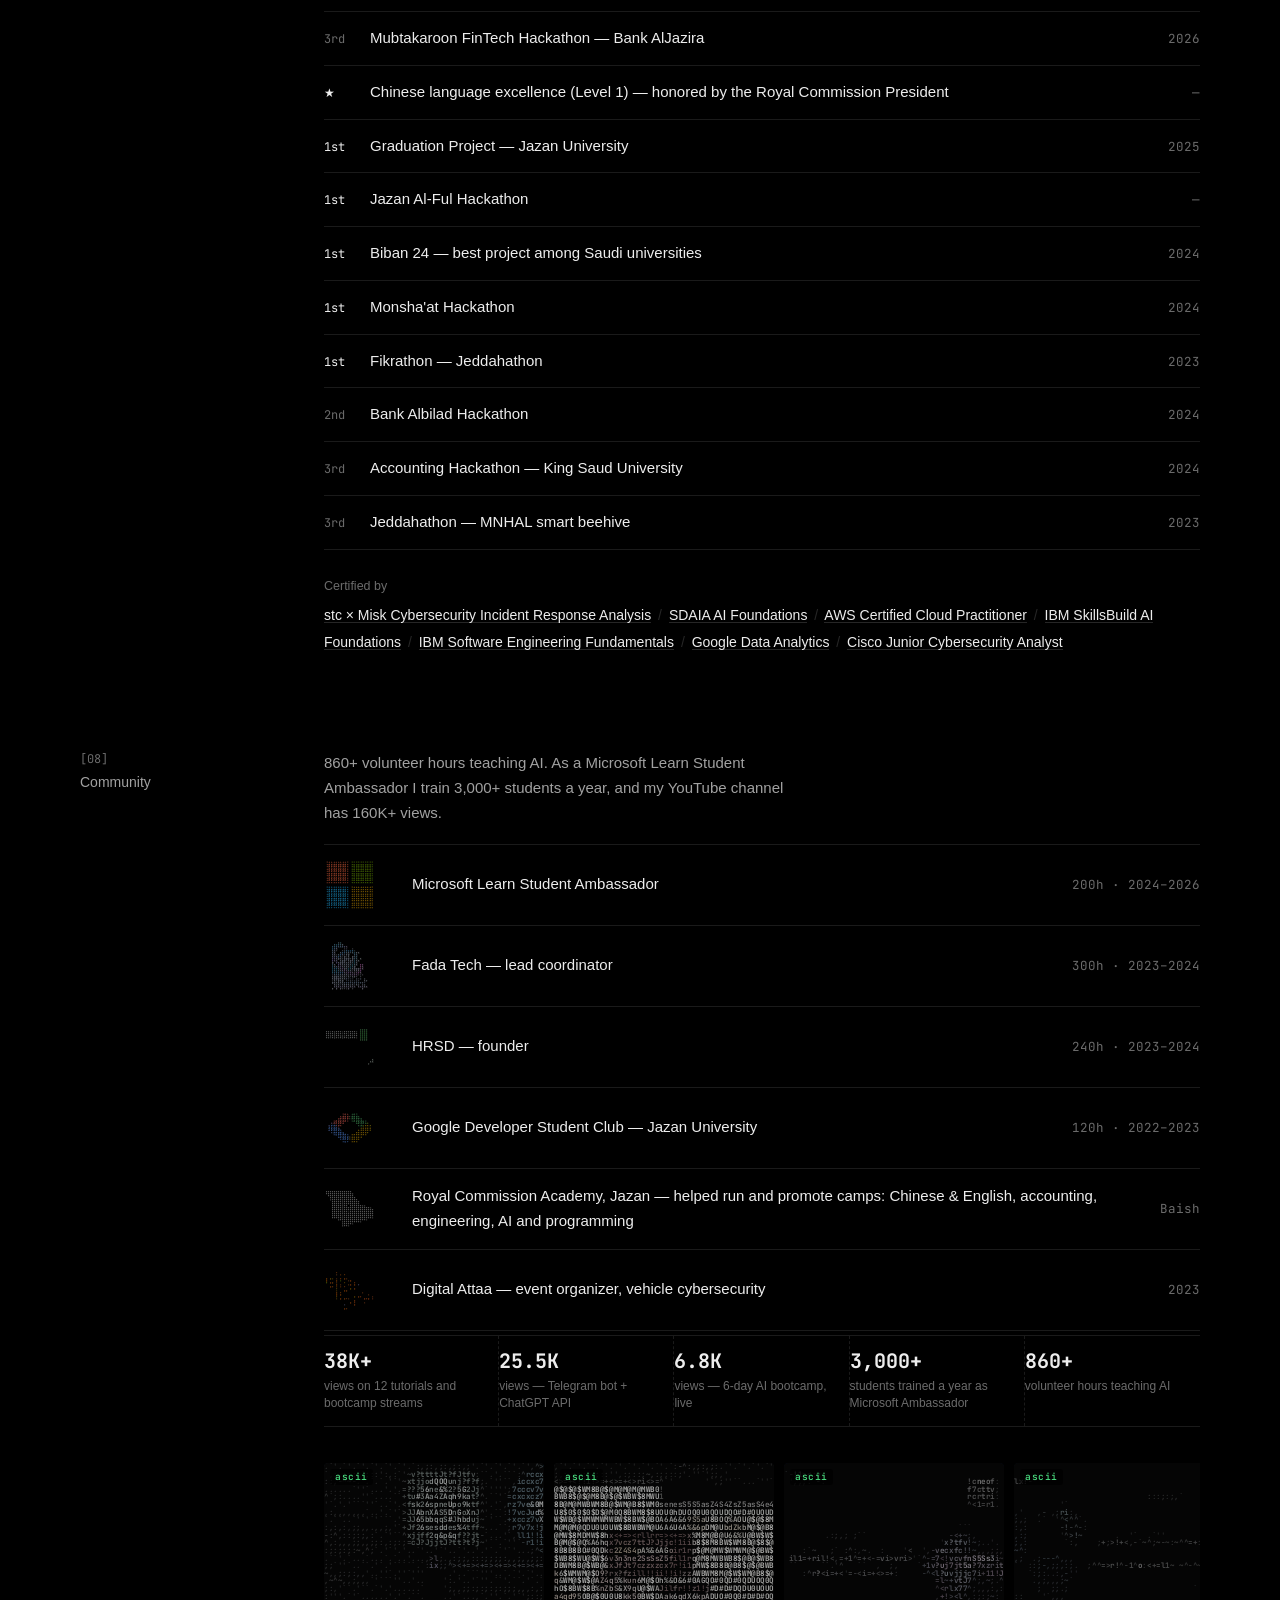
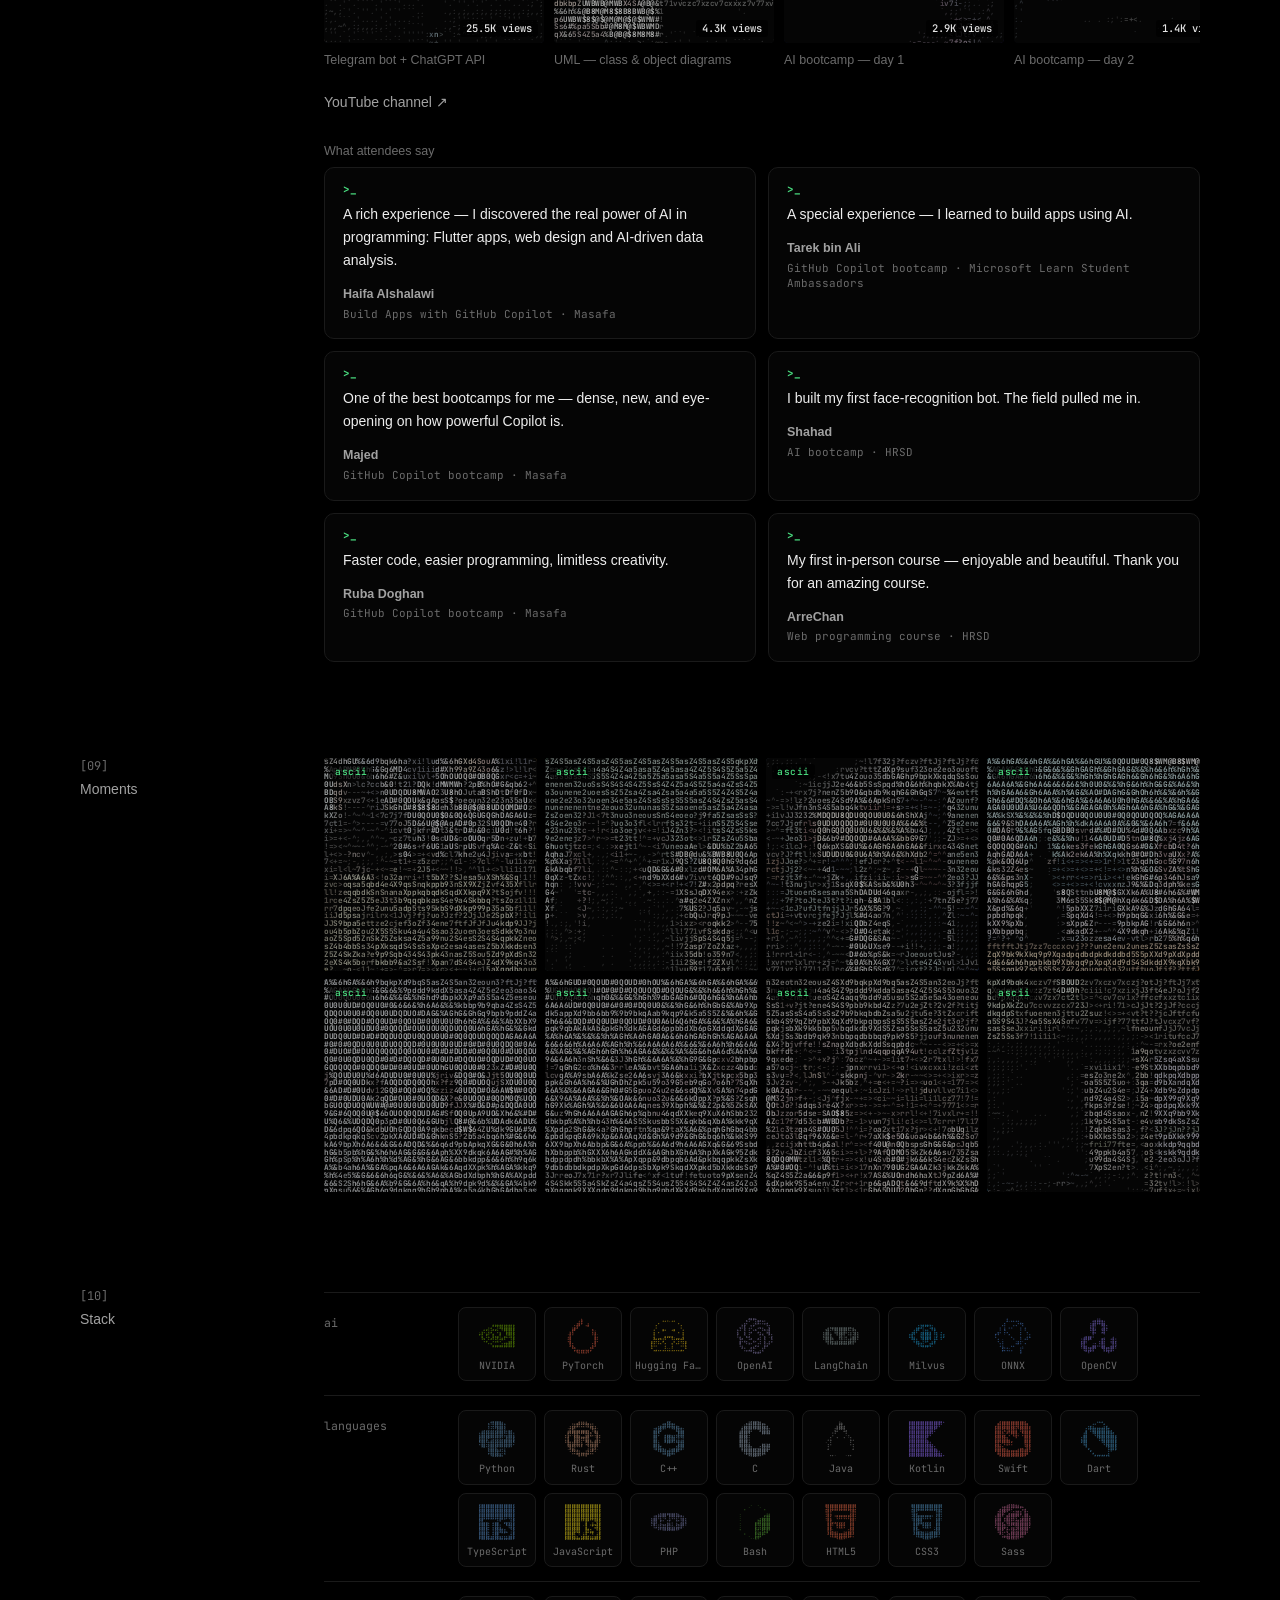
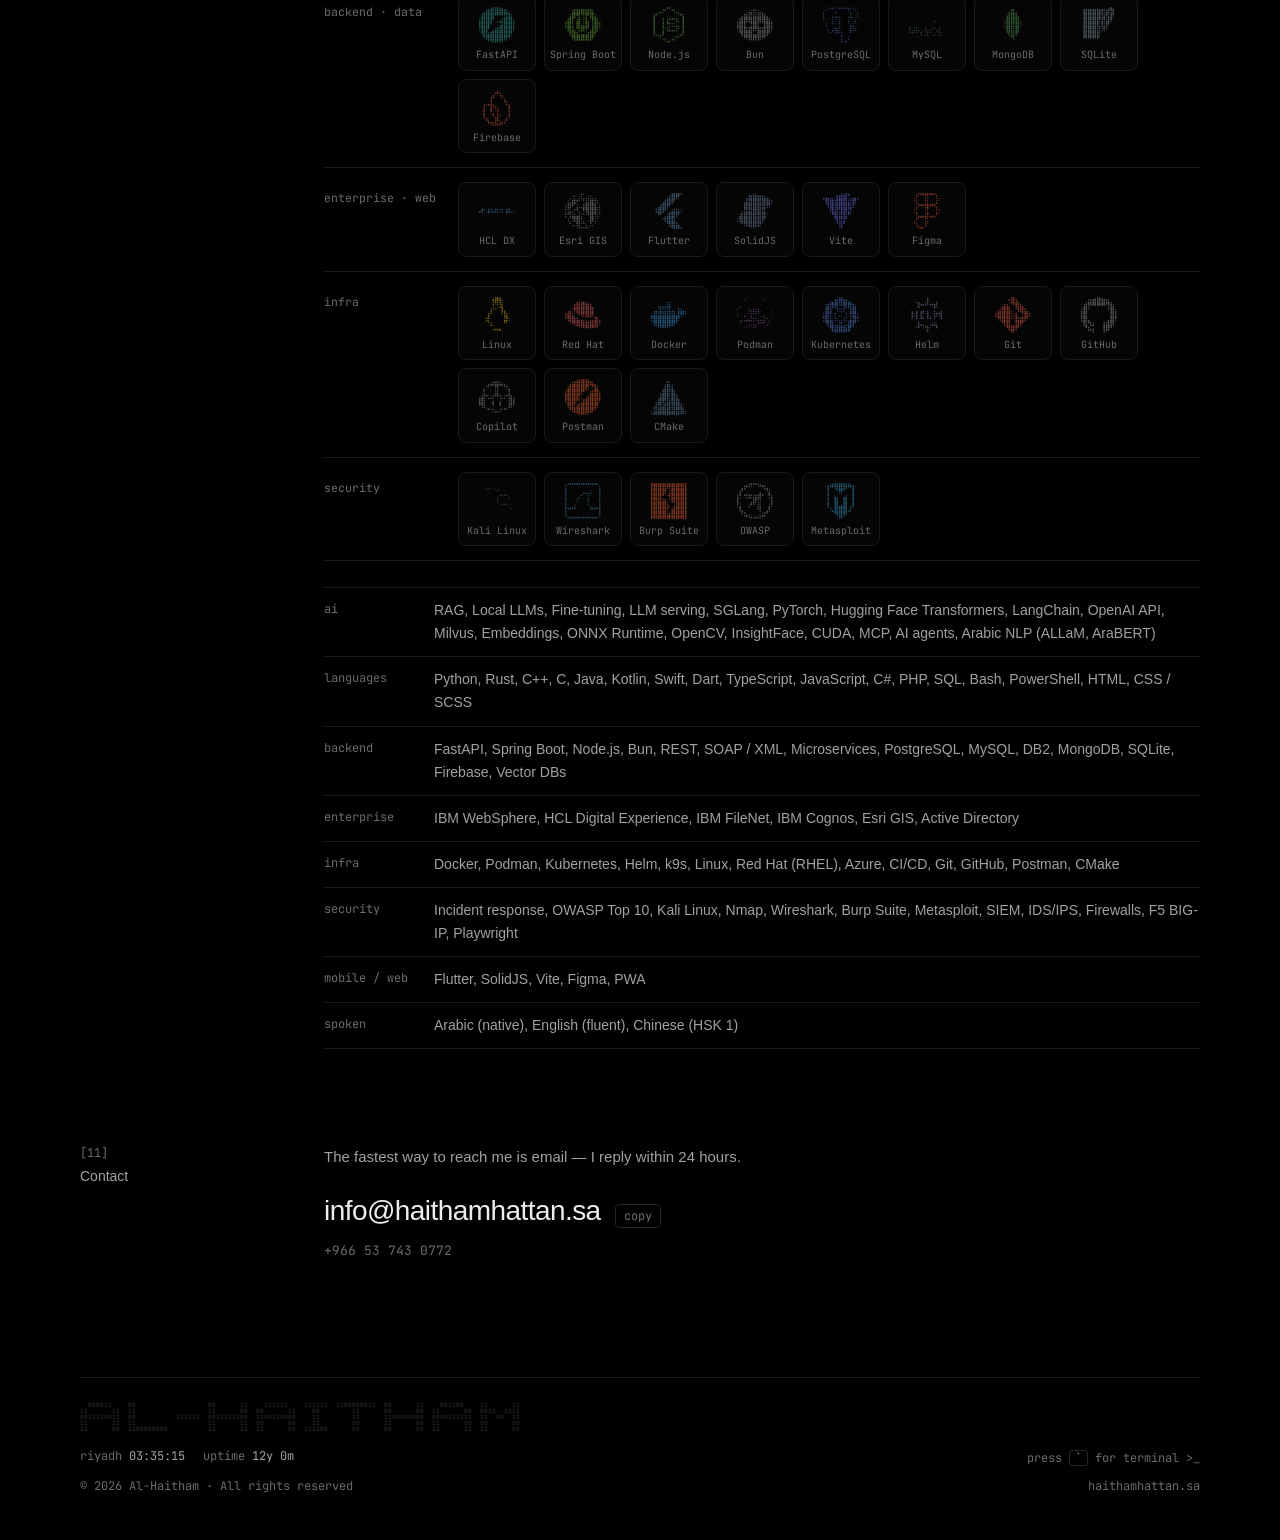
==== commit 75ed3bc0: "Flag woven glyph by glyph with wind; eyes: decode, scan line, lens, ripples" ====
--- a/index.html
+++ b/index.html
@@ -70,7 +70,7 @@
     </script>
 
     <link rel="stylesheet" href="fonts/fonts.css" />
-    <link rel="stylesheet" href="css/site.css?v=133" />
+    <link rel="stylesheet" href="css/site.css?v=134" />
 </head>
 
 <body>
@@ -224,20 +224,20 @@
     </div>
     <div class="lightbox" id="lightbox" hidden><figure><img alt="" /><figcaption></figcaption></figure></div>
 
-    <script src="js/content.js?v=133"></script>
-    <script src="js/eyes-data.js?v=133"></script>
-    <script src="js/ascii.js?v=133"></script>
-    <script src="js/fx.js?v=133"></script>
-    <script src="js/space-icons.js?v=133"></script>
-    <script src="js/glyph.js?v=133"></script>
-    <script src="js/sherlock.js?v=133"></script>
-    <script src="js/flag.js?v=133"></script>
-    <script src="js/ksa-data.js?v=133"></script>
-    <script src="js/map.js?v=133"></script>
-    <script src="js/app.js?v=133"></script>
-    <script src="js/hold.js?v=133"></script>
-    <script src="js/term.js?v=133"></script>
-    <script src="js/guard.js?v=133"></script>
+    <script src="js/content.js?v=134"></script>
+    <script src="js/eyes-data.js?v=134"></script>
+    <script src="js/ascii.js?v=134"></script>
+    <script src="js/fx.js?v=134"></script>
+    <script src="js/space-icons.js?v=134"></script>
+    <script src="js/glyph.js?v=134"></script>
+    <script src="js/sherlock.js?v=134"></script>
+    <script src="js/flag.js?v=134"></script>
+    <script src="js/ksa-data.js?v=134"></script>
+    <script src="js/map.js?v=134"></script>
+    <script src="js/app.js?v=134"></script>
+    <script src="js/hold.js?v=134"></script>
+    <script src="js/term.js?v=134"></script>
+    <script src="js/guard.js?v=134"></script>
 </body>
 
 </html>
